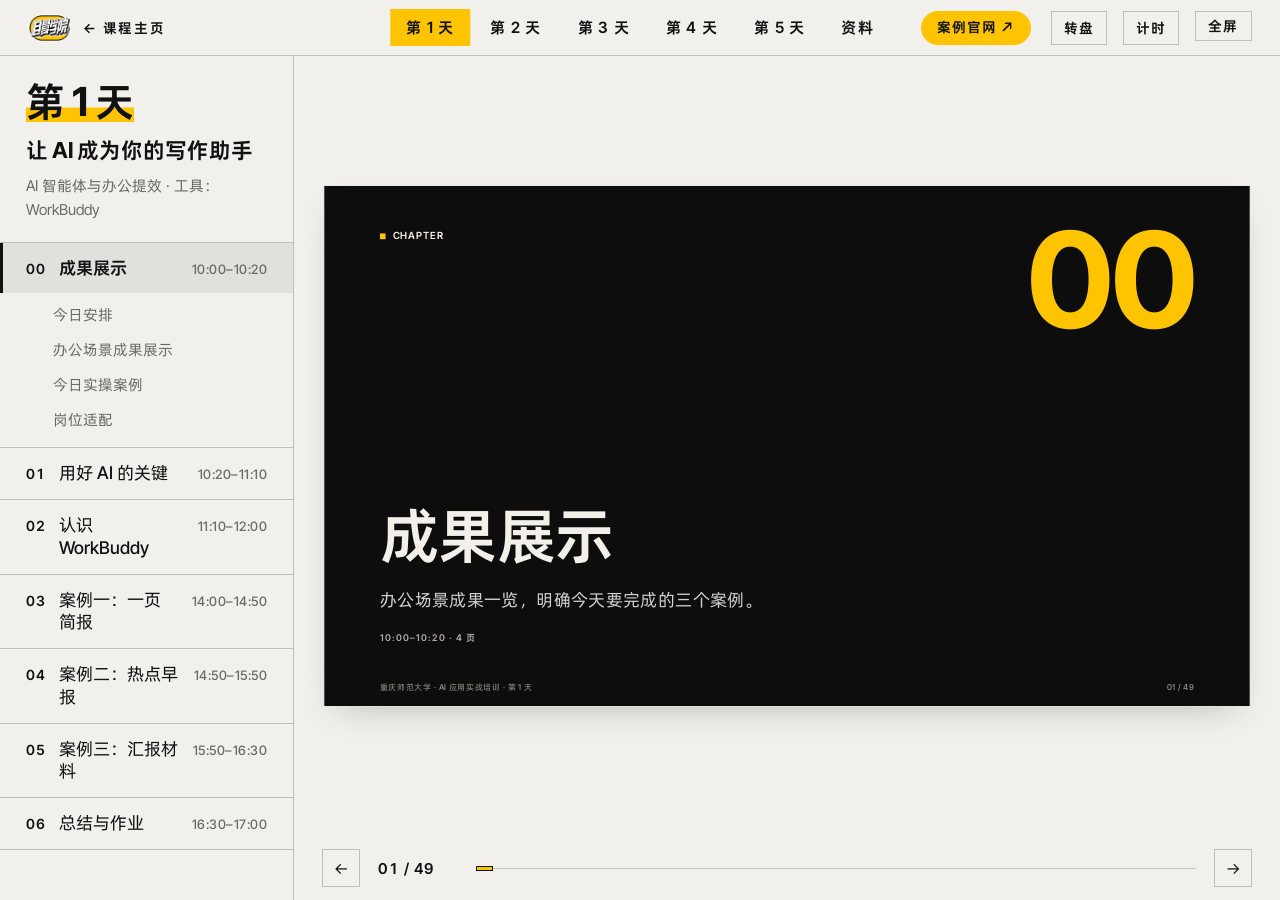
==== day.html @ 906b18b5 "重师大 AI 培训课件" ====
<!doctype html>
<html lang="zh-CN">
<head>
<meta charset="utf-8">
<meta name="viewport" content="width=device-width,initial-scale=1">
<title>课件 · 重庆师范大学 AI 应用实战培训</title>
<link rel="stylesheet" href="assets/fonts.css">
<link rel="stylesheet" href="assets/deck.css">
<link rel="stylesheet" href="assets/lab.css">
<link rel="stylesheet" href="assets/viz.css">
<link rel="stylesheet" href="assets/viz-kit.css">
<link rel="stylesheet" href="assets/day1.css">
<link rel="stylesheet" href="assets/day2.css">
<link rel="stylesheet" href="assets/day3.css">
<link rel="stylesheet" href="assets/day6.css">
</head>
<body>
<header class="bar">
  <a class="back lbl" href="index.html#day1"><img class="qm" src="img/brand/qieman.png" alt="且曼学院">← 课程主页</a>
  <nav class="tabs" id="tabs"></nav>
  <div class="tools"><a class="gbtn cases" href="https://cqnu-ai-cases.vercel.app" target="_blank" rel="noopener" title="打开 AI 案例库网站">案例官网 ↗</a><button class="gbtn" data-g="wheel" title="转盘：抽人、抽组、小任务">转盘</button><button class="gbtn" data-g="timer:5" title="计时">计时</button><button class="lbl tb" id="btnFull" title="F">全屏</button></div>
</header>
<aside class="side">
  <div class="day" id="dayK"></div>
  <h1 id="dayT"></h1>
  <p id="dayS"></p>
  <div class="conx" id="conx"></div>
  <ol id="chs"></ol>
</aside>
<main class="main" id="main"><div class="slide" id="slide"></div></main>
<footer class="ctl">
  <button class="nb" id="prev" aria-label="上一页">←</button>
  <span class="cnt" id="cnt"></span>
  <i class="prog"><i id="prog"></i></i>
  <button class="nb" id="next" aria-label="下一页">→</button>
</footer>
<div class="lab" id="lab" aria-hidden="true">
  <header class="labh"><span class="lbl">先讲清楚</span><nav class="labt" id="labt"></nav><button type="button" class="labx" id="labx" aria-label="关闭">×</button></header>
  <div class="labb" id="labb"></div>
</div>
<script src="data/course.js"></script>
<script src="assets/viz-kit.js"></script>
<script src="assets/day1.js"></script>
<script src="assets/day2.js"></script>
<script src="assets/day3.js"></script>
<script src="assets/day6.js"></script>
<script src="assets/deck.js"></script>
<script src="assets/lab.js"></script>
</body>
</html>
---- assets/fonts.css ----
/* 字体：Inter Tight（拉丁和数字）、阿里巴巴普惠体（中文无衬线）、Noto Serif SC（书脊和封面题名、详情正文）。
   都按页面实际用字裁过，改了文字后在 课件/ 下跑 python3 tools/make_fonts.py。 */
@font-face{font-family:"Inter Tight";src:url(../fonts/intertight.woff2) format("woff2");font-weight:100 900;font-display:swap;unicode-range:U+0000-024F,U+2000-206F,U+2190-21FF}
@font-face{font-family:"CQ Sans";src:url(../fonts/sans-400.woff2) format("woff2");font-weight:100 500;font-display:swap}
@font-face{font-family:"CQ Sans";src:url(../fonts/sans-700.woff2) format("woff2");font-weight:600 900;font-display:swap}
@font-face{font-family:"CQ Big";src:url(../fonts/sans-900.woff2) format("woff2");font-weight:800;font-display:block}
@font-face{font-family:"CQ Serif";src:url(../fonts/serif-400.woff2) format("woff2");font-weight:400;font-display:swap}
@font-face{font-family:"CQ Serif";src:url(../fonts/serif-900.woff2) format("woff2");font-weight:900;font-display:swap}
---- assets/deck.css ----
/* 每天的课件：顶栏按天切换，左边章节，右边一页。结构照 BRP，样子从封面来：纸色、钴蓝、无衬线，尽量少装饰。 */
:root{
  --paper:#F1F0EC; --sheet:#FAFAF7; --ink:#111111; --muted:#6D6A63; --cobalt:#111111; --yl:#FFC400; --line:rgba(17,17,17,.22); --red:#B8321F;
  --sans:"Inter Tight","CQ Sans","PingFang SC","Microsoft YaHei",system-ui,sans-serif;
  --serif:"CQ Serif","Songti SC","STSong",Georgia,serif;
  --sw:clamp(240px,21vw,320px);
}
*{box-sizing:border-box;margin:0;padding:0}
html,body{height:100%}
body{background:var(--paper);color:var(--ink);font-family:var(--sans);overflow:hidden;-webkit-font-smoothing:antialiased}
a{color:inherit;text-decoration:none}
button{font:inherit;color:inherit;background:none;border:0;cursor:pointer}
.lbl{font:600 12px/1 var(--sans);letter-spacing:.12em}

.bar{position:fixed;left:0;right:0;top:0;height:56px;display:flex;align-items:center;justify-content:space-between;padding:0 28px;border-bottom:1px solid var(--line);color:var(--cobalt);z-index:5;background:var(--paper)}
.tabs{position:absolute;left:50%;transform:translateX(-50%);display:flex;gap:4px}
.tabs a{font:600 13px/1 var(--sans);letter-spacing:.08em;padding:10px 16px}
.tabs a.on{background:var(--cobalt);color:var(--paper)}
.tabs a:not(.on):hover{background:rgba(17,17,17,.08)}
.tools{display:flex;gap:8px}
.tb{height:30px;padding:0 12px;border:1px solid var(--line)}
.tb:hover,.tb.on{border-color:var(--cobalt)}
.tb.on{background:var(--cobalt);color:var(--paper)}

.side{position:fixed;left:0;top:56px;bottom:0;width:var(--sw);border-right:1px solid var(--line);padding:26px 0 20px;overflow:auto}
.side .day{font:700 40px/1 var(--sans);color:var(--cobalt);padding:0 26px;letter-spacing:-.01em}
.side h1{font:700 19px/1.35 var(--sans);padding:14px 26px 0}
.side p{font:400 13px/1.6 var(--sans);color:var(--muted);padding:8px 26px 20px}
.side ol{list-style:none;border-top:1px solid var(--line)}
.side li{border-bottom:1px solid var(--line)}
.side .ch{display:flex;align-items:baseline;gap:14px;padding:13px 26px;cursor:pointer;font:500 15px/1.3 var(--sans);position:relative}
.side .ch b{font:600 13px/1 var(--sans);color:var(--cobalt);letter-spacing:.04em;font-variant-numeric:tabular-nums}
.side .ch small{margin-left:auto;font:500 11px/1 var(--sans);color:var(--muted);letter-spacing:.04em;white-space:nowrap}
.side li.on .ch{background:rgba(17,17,17,.07);font-weight:700}
.side li.on .ch::before{content:"";position:absolute;left:0;top:0;bottom:0;width:3px;background:var(--cobalt)}
.side .pg{display:none;padding:4px 0 10px}
.side li.on .pg{display:block}
.side .pg a{display:block;padding:6px 26px 6px 53px;font:400 13px/1.4 var(--sans);color:var(--muted);cursor:pointer}
.side .pg a.on{color:var(--cobalt);font-weight:600}
.side .pg a:hover{color:var(--ink)}

.main{position:fixed;left:var(--sw);right:0;top:56px;bottom:64px;display:flex;align-items:center;justify-content:center;overflow:hidden}
.slide{position:relative;width:1600px;height:900px;flex:none;background:var(--sheet);border:1px solid rgba(20,20,20,.10);box-shadow:0 24px 60px -30px rgba(40,30,20,.35);transform-origin:center;overflow:hidden}
.ctl{position:fixed;left:var(--sw);right:0;bottom:0;height:64px;display:flex;align-items:center;gap:18px;padding:0 28px;color:var(--cobalt)}
.nb{width:38px;height:38px;border:1px solid var(--line);font-size:16px}
.nb:hover{border-color:var(--cobalt)}
.cnt{font:600 13px/1 var(--sans);letter-spacing:.06em;font-variant-numeric:tabular-nums;min-width:5.4em}
.prog{flex:1;height:1px;background:rgba(20,20,20,.18);position:relative}
.prog i{position:absolute;left:0;top:-1px;height:3px;background:var(--cobalt);transition:width .5s cubic-bezier(.2,.8,.2,1)}

/* 一页 */
.sl{position:absolute;inset:0;padding:78px 96px 64px;display:flex;flex-direction:column}
.sl .hd{display:flex;align-items:flex-start;justify-content:space-between}
.sl .tag{font:600 17px/1 var(--sans);letter-spacing:.1em;color:var(--cobalt);display:flex;align-items:center;gap:12px}
.sl .tag::before{content:"";width:10px;height:10px;background:var(--cobalt)}
.sl .num{font:700 76px/.8 var(--sans);color:var(--cobalt);letter-spacing:-.02em;font-variant-numeric:tabular-nums}
.sl h2{font:700 calc(66px * var(--ts,1))/1.18 var(--sans);letter-spacing:-.01em;margin-top:6px}
.sl h2::after{content:"";display:block;width:72px;height:5px;background:var(--cobalt);margin-top:22px}
.sl .bd{flex:1;min-height:0;margin-top:40px;display:grid;grid-template-columns:1fr;gap:56px;font-size:calc(30px * var(--fs,1));align-content:start}
.sl .bd.two{grid-template-columns:1.15fr 1fr}
.sl .bd.doc{overflow:auto;font-size:21px;padding-right:12px}
.col{min-width:0;display:flex;flex-direction:column;gap:.9em}
.tx{line-height:1.62}
.tx p+p,.tx p+ul,.tx p+ol,.tx ul+p,.tx ol+p{margin-top:.5em}
.tx ul,.tx ol{list-style:none}
.tx ol{counter-reset:n}
.tx li{position:relative;padding-left:1.15em;margin:.3em 0}
.tx ul>li::before{content:"";position:absolute;left:.1em;top:.66em;width:.3em;height:.3em;background:var(--cobalt)}
.tx ol>li{counter-increment:n;padding-left:1.5em}
.tx ol>li::before{content:counter(n,decimal-leading-zero);position:absolute;left:0;top:.2em;font:700 .68em/1.62 var(--sans);color:var(--cobalt)}
.tx li ul{margin-top:.15em;font-size:.88em;color:#3a3a3a}
.tx b{font-weight:700;color:var(--cobalt)}
.tx table{border-collapse:collapse;width:100%;font-size:.8em;line-height:1.45}
.tx th{font:600 .72em/1.3 var(--sans);letter-spacing:.1em;color:var(--cobalt);text-align:left;border-bottom:2px solid var(--cobalt);padding:.5em .6em}
.tx td{border-bottom:1px solid var(--line);padding:.5em .6em;vertical-align:top}
.tx pre{font:400 .72em/1.6 "SF Mono",Menlo,Consolas,monospace;background:rgba(17,17,17,.06);padding:.9em 1.1em;border-left:3px solid var(--cobalt);white-space:pre}
.tx code{font-family:"SF Mono",Menlo,Consolas,monospace;font-size:.86em}
.tx a{color:var(--cobalt);border-bottom:1px solid var(--line)}
.panel{border:1px solid var(--line);padding:1em 1.2em 1.1em;font-size:.86em;background:rgba(255,255,255,.45)}
.panel.card{border-color:var(--cobalt)}
.panel .k,.do .k{display:block;font:600 14px/1 var(--sans);letter-spacing:.16em;color:var(--cobalt);margin-bottom:.9em}
.do{background:var(--cobalt);color:#F3F0EA;padding:.75em 1.1em .85em;font-size:.84em}
.do .k{color:rgba(243,240,234,.75);margin-bottom:.6em}
.do .tx b{color:#fff}
.do .tx ul>li::before{background:#F3F0EA}
.sl .ft{display:flex;flex-wrap:wrap;gap:8px 14px;align-items:center;margin-top:20px;font:400 15px/1.5 var(--sans);color:var(--muted)}
.chip{border:1px solid var(--line);color:var(--cobalt);padding:3px 9px;font:600 12px/1.4 var(--sans);letter-spacing:.06em}
.note{flex-basis:100%}
.note.miss{color:var(--red)}
.note b{font-weight:600}
.sl .pgn{position:absolute;left:96px;right:96px;bottom:26px;display:flex;justify-content:space-between;font:500 13px/1 var(--sans);letter-spacing:.06em;color:var(--muted)}
body:not(.prep) .prep-only{display:none !important}

/* 章节封面：全蓝 */
.sl.cover{background:var(--cobalt);color:#F3F0EA;justify-content:flex-end;padding-bottom:110px}
.sl.cover .tag{position:absolute;left:96px;top:78px;color:#F3F0EA}
.sl.cover .tag::before{background:#F3F0EA}
.sl.cover .num{position:absolute;right:96px;top:70px;font-size:230px;color:#F3F0EA}
.sl.cover h2{font-size:104px;max-width:1150px}
.sl.cover h2::after{display:none}
.sl.cover p{font:400 30px/1.6 var(--sans);max-width:980px;margin-top:26px;color:rgba(243,240,234,.86)}
.sl.cover small{display:block;margin-top:34px;font:600 16px/1 var(--sans);letter-spacing:.14em;color:rgba(243,240,234,.7)}
.sl.cover .pgn{color:rgba(243,240,234,.6)}

/* 全屏：只留这一页 */
body.full .bar,body.full .side,body.full .ctl{display:none}
body.full .main{left:0;top:0;bottom:0;background:#111}
body.full .slide{border:0;box-shadow:none}
@media (max-width:900px){ .side{display:none} .main,.ctl{left:0} .tabs a{padding:10px 8px} .back{display:none} }

/* 黄黑白 */
.tabs a.on,.tb.on{background:var(--yl);color:#111}
.side .day{box-shadow:inset 0 -.36em 0 var(--yl);display:inline-block;margin:0 26px;padding:0}
.prog i{background:var(--yl);box-shadow:0 0 0 1px #111}
.sl h2::after{background:var(--yl)}
.sl .tag::before{background:var(--yl);box-shadow:0 0 0 1.5px #111}
.bar .qm{height:28px;width:auto;margin-right:12px;vertical-align:middle}
.back{display:flex;align-items:center}
/* ===== 大字版 ===== */
:root{--sw:clamp(280px,23vw,360px)}
.lbl{font-size:14px}
.tabs a{font-size:15.5px;padding:11px 16px}
.side h1{font-size:22px}
.side p{font-size:15px}
.side .ch{font-size:17.5px;padding:14px 26px}
.side .ch b{font-size:14px}
.side .ch small{font-size:13px}
.side .pg a{font-size:15px;padding:7px 26px 7px 53px}
.cnt{font-size:15px}
.sl .ft{font-size:17px}
.chip{font-size:14px}
.sl .pgn{font-size:14px}
---- assets/lab.css ----
/* 概念图示：盖在内页上的一整屏。字少，靠点和拖来看明白。 */
.lab{--ease:cubic-bezier(.2,.8,.2,1);position:fixed;inset:0;z-index:90;background:var(--sheet);color:var(--ink);display:flex;flex-direction:column;clip-path:inset(0 0 100% 0);visibility:hidden;transition:clip-path .8s var(--ease),visibility 0s .8s;user-select:none;-webkit-user-select:none}
.lab.on{clip-path:inset(0);visibility:visible;transition:clip-path .8s var(--ease)}
.labh{flex:none;display:flex;align-items:center;gap:22px;height:72px;padding:0 4vw;border-bottom:1px solid rgba(17,17,17,.25)}
.labh>.lbl{color:var(--muted)}
.labt{display:flex}
.labt button{font:700 15px/1 var(--sans);padding:11px 16px;border:1px solid var(--cobalt);color:var(--cobalt);transition:background-color .3s,color .3s}
.labt button+button{border-left:0}
.labt button.on{background:var(--cobalt);color:var(--sheet)}
.labx{margin-left:auto;width:46px;height:46px;border:1px solid var(--cobalt);color:var(--cobalt);font:400 28px/1 var(--sans);transition:background-color .3s,color .3s}
.labx:hover{background:var(--cobalt);color:var(--sheet)}
.labb{flex:1;min-height:0;display:flex;flex-direction:column;padding:3.4vh 6vw 3.2vh}
.xh{display:flex;align-items:flex-end;gap:28px;flex:none}
.xh h2{font:700 clamp(30px,3.6vw,56px)/1.15 var(--sans);color:var(--cobalt);letter-spacing:-.01em}
.xh h2 small{font:inherit;color:var(--ink)}
.xh .xt{margin-left:auto}
.xt{display:flex;flex:none}
.xt button{font:700 clamp(14px,1.15vw,17px)/1 var(--sans);padding:13px 18px;border:1.5px solid var(--cobalt);color:var(--cobalt);transition:background-color .3s,color .3s;white-space:nowrap}
.xt button+button{border-left:0}
.xt button.on{background:var(--cobalt);color:var(--sheet)}
.xs{position:relative;flex:1;min-height:0;margin-top:3vh;display:flex;align-items:center;justify-content:center}
.xf{flex:none;display:flex;gap:10px;flex-wrap:wrap;align-items:center;margin-top:2.4vh;min-height:44px}
.xf span{font:500 clamp(14px,1.15vw,17px)/1.3 var(--sans);padding:10px 14px;border:1px solid rgba(17,17,17,.4);background:rgba(255,255,255,.5)}
.xf span b{color:var(--cobalt);margin-right:.5em}
.xn{position:relative;display:grid;place-items:center;text-align:center;gap:6px;padding:20px 22px;border:1.5px solid var(--cobalt);background:rgba(255,255,255,.6);font:700 clamp(18px,1.75vw,27px)/1.25 var(--sans);transition:background-color .4s,color .4s,transform .5s var(--ease),opacity .4s,box-shadow .4s}
.xn small{display:block;font:400 clamp(13px,1.08vw,16.5px)/1.35 var(--sans);color:var(--muted);transition:color .4s}
.xn.on{background:var(--cobalt);color:var(--sheet);transform:translateY(-6px);box-shadow:0 18px 26px -16px rgba(17,17,17,.8)}
.xn.on small{color:rgba(243,240,234,.8)}
.xn.dim{opacity:.22}
.xa{flex:none;width:clamp(22px,2.6vw,44px);height:1.5px;background:var(--cobalt);position:relative}
.xa::after{content:"";position:absolute;right:0;top:-4px;width:8px;height:8px;border-top:1.5px solid var(--cobalt);border-right:1.5px solid var(--cobalt);transform:rotate(45deg)}
.xrun{font:700 clamp(15px,1.25vw,19px)/1 var(--sans);padding:14px 22px;background:var(--red,#B8321F);color:#fff;transition:transform .3s var(--ease)}
.xrun:hover{transform:translateY(-2px)}
.xic{width:1.9em;height:1.9em;fill:none;stroke:currentColor;stroke-width:1.6;stroke-linejoin:round;stroke-linecap:round}

/* Agent */
.ag{display:grid;gap:3.4vh;width:100%}
.agr{display:flex;align-items:center;justify-content:center;gap:10px}
.agr .xn{min-width:7.6em;min-height:5.6em}
.agr .you{background:var(--ink);color:var(--sheet);border-color:var(--ink);max-width:13em}
.agr .you small{color:rgba(243,240,234,.7)}
.agt{display:flex;justify-content:center;gap:10px}
.agt span{display:flex;align-items:center;gap:8px;font:600 clamp(15px,1.3vw,20px)/1 var(--sans);padding:10px 14px;border:1px dashed rgba(17,17,17,.6);color:var(--cobalt);transition:background-color .3s,color .3s,opacity .4s}
.agt span.on{background:var(--cobalt);color:var(--sheet);border-style:solid}
.agl{height:2.2em;text-align:center;font:500 clamp(17px,1.6vw,25px)/2.2 var(--sans);color:var(--cobalt)}
.ag[data-m="chat"] .ag-a,.ag[data-m="agent"] .ag-c{display:none}
.agback{position:absolute;font:500 12px/1 var(--sans);color:var(--muted);left:50%;bottom:-1.9em;transform:translateX(-50%);white-space:nowrap}

/* MCP */
.mc{position:relative;width:100%;height:100%;display:grid;grid-template-columns:1fr auto 1fr;align-items:center}
.mc>svg{position:absolute;inset:0;width:100%;height:100%;pointer-events:none;overflow:visible}
.mc>svg path{fill:none;stroke:#8a8f9c;stroke-width:1.3;stroke-dasharray:4 5;transition:opacity .4s}
.mc>svg path.m{stroke:var(--cobalt);stroke-width:2;stroke-dasharray:none}
.mc>svg path.hot{stroke:var(--red,#B8321F);stroke-width:3;stroke-dasharray:none}
.mccol{display:grid;gap:1.6vh;z-index:1}
.mccol.l{justify-self:start}.mccol.r{justify-self:end}
.mccol .xn{grid-auto-flow:column;gap:12px;justify-content:start;min-width:11.5em;padding:14px 18px;text-align:left;font-size:clamp(16px,1.5vw,23px)}
.mccol.r .xn{cursor:pointer}
.mccol.r .xn:hover{border-width:1.5px;box-shadow:inset 0 0 0 1.5px var(--cobalt)}
.mcmid{z-index:1;display:grid;place-items:center;gap:8px;width:clamp(120px,11vw,170px);padding:5vh 0;background:var(--cobalt);color:var(--sheet);font:800 clamp(26px,2.6vw,40px)/1 "Inter Tight",var(--sans);transition:transform .7s var(--ease),opacity .4s}
.mcmid small{font:500 13px/1.3 var(--sans);opacity:.8}
.mc[data-m="0"] .mcmid{transform:scaleY(0);opacity:0}
.mcn{position:absolute;left:50%;top:2%;transform:translateX(-50%);z-index:2;font:800 clamp(22px,2.2vw,34px)/1 "Inter Tight",var(--sans);color:var(--cobalt);background:var(--sheet);padding:6px 14px;white-space:nowrap}
.mc[data-m="0"] .mcn{color:#6a6f7c}
.mcq{position:absolute;left:50%;bottom:0;transform:translateX(-50%);z-index:2;display:flex;gap:10px;align-items:center;font:500 clamp(14px,1.15vw,17px)/1.3 var(--sans);white-space:nowrap;height:46px}
.mcq b{background:var(--ink);color:var(--sheet);padding:10px 14px;font-weight:500}
.mcq i{font-style:normal;background:var(--cobalt);color:var(--sheet);padding:10px 14px}
.mcq em{font-style:normal;color:var(--muted)}
.mcdot{position:absolute;left:0;top:0;width:14px;height:14px;margin:-7px;border-radius:50%;background:var(--red,#B8321F);z-index:3;opacity:0}

/* Skill */
.sk{display:grid;grid-template-columns:1fr auto 1.1fr;gap:2.4vw;align-items:center;width:100%}
.skin{display:grid;gap:12px}
.skp{border:1.5px solid var(--ink);background:#fff;padding:16px 18px;font:500 clamp(15px,1.25vw,19px)/1.6 var(--sans);min-height:5.2em}
.skp u{text-decoration:none;display:inline-block;margin:3px 6px 3px 0;padding:2px 9px;background:rgba(17,17,17,.12);color:var(--cobalt);font-size:.82em;clip-path:inset(0 100% 0 0);transition:clip-path .5s var(--ease);transition-delay:calc(var(--i) * 70ms)}
.sk[data-m="0"] .skp u{clip-path:inset(0)}
.sk[data-m="1"] .skp u{display:none}
.skc{border:1.5px solid var(--cobalt);background:var(--cobalt);color:var(--sheet);padding:14px 18px;transform-origin:50% 0;transition:transform .7s var(--ease),opacity .4s}
.sk[data-m="0"] .skc{transform:translateY(20px) scale(.96);opacity:.16}
.skc h4{font:700 clamp(16px,1.4vw,21px)/1.3 var(--sans);display:flex;align-items:center;gap:10px}
.skc li{display:grid;grid-template-columns:4.6em 1fr;gap:10px;padding:8px 0;border-top:1px solid rgba(243,240,234,.3);font:400 clamp(13.5px,1.05vw,16px)/1.45 var(--sans);margin-top:8px}
.skc li+li{margin-top:0}
.skc li b{font-weight:700}
.sko{display:grid;grid-template-columns:repeat(3,1fr);gap:14px}
.skd{aspect-ratio:3/4.1;background:#fff;border:1px solid rgba(20,20,20,.3);padding:12% 11%;display:grid;align-content:start;gap:7%;box-shadow:0 18px 26px -18px rgba(20,16,10,.5);transition:transform .8s var(--ease)}
.skd i{display:block;height:5px;background:#c9c5bb;transition:width .8s var(--ease),background-color .6s,height .6s,margin .6s}
.skd i.t{height:10px;background:var(--ink)}
.sk[data-m="1"] .skd i.t{background:var(--red,#B8321F);margin:0 auto}
.skl{grid-column:1/-1;text-align:center;font:700 clamp(17px,1.5vw,23px)/1 var(--sans);color:var(--cobalt);margin-top:8px}

/* 生图 */
.df{display:grid;grid-template-columns:auto 1fr;gap:3.4vw;align-items:center;width:100%;height:100%}
.dfv{position:relative;height:100%;max-height:56vh;aspect-ratio:4/3;overflow:hidden;background:#777;border:1.5px solid var(--ink)}
.dfv img{position:absolute;inset:-6%;width:112%;height:112%;object-fit:cover}
.dfv canvas{position:absolute;inset:0;width:100%;height:100%;image-rendering:pixelated;mix-blend-mode:normal}
.dfs{display:grid;gap:2.6vh;align-content:center}
.dfp{display:flex;align-items:center;gap:8px;flex-wrap:wrap}
.dfp .xn{padding:11px 13px;font-size:clamp(14px,1.15vw,17px)}
.dfq{border-left:3px solid var(--cobalt);padding:4px 0 4px 16px;font:500 clamp(16px,1.4vw,21px)/1.6 var(--serif)}
.dfq b{display:block;font:600 11px/1.8 var(--sans);letter-spacing:.14em;color:var(--cobalt)}
.dfr{display:grid;grid-template-columns:auto 1fr auto;gap:16px;align-items:center;font:700 clamp(15px,1.25vw,19px)/1 var(--sans);color:var(--cobalt)}
.dfr output{font:800 clamp(26px,2.4vw,38px)/1 "Inter Tight",var(--sans);min-width:2.4em;text-align:right}
.lab input[type=range]{-webkit-appearance:none;appearance:none;width:100%;height:28px;background:transparent}
.lab input[type=range]::-webkit-slider-runnable-track{height:4px;background:var(--cobalt)}
.lab input[type=range]::-webkit-slider-thumb{-webkit-appearance:none;width:26px;height:26px;margin-top:-11px;border-radius:50%;background:var(--red,#B8321F);border:3px solid var(--sheet);box-shadow:0 0 0 1.5px var(--red,#B8321F)}
.lab input[type=range]::-moz-range-track{height:4px;background:var(--cobalt)}
.lab input[type=range]::-moz-range-thumb{width:22px;height:22px;border-radius:50%;background:var(--red,#B8321F);border:3px solid var(--sheet)}
.dfb{display:flex;gap:10px}

/* 提示词六要素 */
.pr{display:grid;grid-template-columns:1fr auto;gap:3.4vw;align-items:center;width:100%;height:100%}
.prl{display:grid;gap:2.4vh}
.prk{display:grid;grid-template-columns:repeat(3,1fr);gap:10px}
.prk button{display:grid;gap:6px;text-align:left;padding:14px 16px;border:1.5px solid var(--cobalt);color:var(--cobalt);font:700 clamp(17px,1.5vw,23px)/1.2 var(--sans);transition:background-color .3s,color .3s,transform .4s var(--ease)}
.prk button small{font:400 clamp(12.5px,.98vw,15px)/1.3 var(--sans);opacity:.8}
.prk button.on{background:var(--cobalt);color:var(--sheet);transform:translateY(-4px)}
.prt{min-height:5.4em;border:1.5px solid var(--ink);background:#fff;padding:14px 18px;font:500 clamp(16px,1.4vw,21px)/1.7 var(--sans)}
.prt u{text-decoration:none;display:none;margin-right:.3em;box-shadow:inset 0 -.5em 0 rgba(17,17,17,.18)}
.prt u.on{display:inline}
.prt em{font-style:normal;color:#9a968c}
.prv{position:relative;height:100%;max-height:56vh;aspect-ratio:3/4;overflow:hidden;border:1.5px solid var(--ink);background:#bbb}
.prv img{position:absolute;inset:-8%;width:116%;height:116%;object-fit:cover;transition:filter .8s var(--ease)}
.prv b{position:absolute;left:0;bottom:0;background:var(--cobalt);color:var(--sheet);font:800 clamp(20px,2vw,30px)/1 "Inter Tight",var(--sans);padding:10px 14px}

/* 视频的几类 */
.vt{display:grid;grid-template-rows:auto 1fr;gap:2.6vh;width:100%;height:100%}
.vtt{display:flex;flex-wrap:wrap}
.vtt button{position:relative}
.vtt button sup{position:absolute;right:4px;top:3px;width:7px;height:7px;border-radius:50%;background:var(--red,#B8321F)}
.vts{display:grid;grid-template-columns:1fr auto minmax(0,1.25fr);gap:2.6vw;align-items:center;min-height:0}
.vti{display:flex;gap:14px;justify-content:flex-end;align-items:center}
.vtc{position:relative;width:clamp(120px,13vw,210px);aspect-ratio:4/3;border:1.5px solid var(--ink);background:#fff center/cover;display:grid;place-items:center;padding:12px;text-align:center;font:500 clamp(14px,1.15vw,17px)/1.5 var(--serif)}
.vtc.p{aspect-ratio:3/4;width:clamp(96px,10vw,160px)}
.vtc small{position:absolute;left:-1.5px;top:-1.8em;font:600 13px/1.5 var(--sans);letter-spacing:.12em;color:var(--cobalt)}
.vtc.wave{display:flex;align-items:center;justify-content:center;gap:5px}
.vtc.wave i{width:5px;background:var(--cobalt);animation:wv 1s ease-in-out infinite;animation-delay:calc(var(--i) * -.13s)}
@keyframes wv{0%,100%{height:14%}50%{height:62%}}
.vto{position:relative;width:100%;aspect-ratio:16/9;overflow:hidden;background:#222;border:1.5px solid var(--ink)}
.vto img{position:absolute;inset:0;width:100%;height:100%;object-fit:cover}
.vto .kb{animation:kb 7s ease-in-out infinite alternate}
@keyframes kb{from{transform:scale(1.02) translate(0,0)}to{transform:scale(1.28) translate(-4%,-3%)}}
.vto .fd{animation:fd 6s ease-in-out infinite}
@keyframes fd{0%,25%{opacity:0}60%,100%{opacity:1}}
.vto .pan{width:130%;animation:pan 8s ease-in-out infinite alternate}
@keyframes pan{to{transform:translateX(-23%)}}
.vto .sty{filter:saturate(1.9) contrast(1.25) hue-rotate(-12deg);animation:kb 7s ease-in-out infinite alternate}
.vto::after{content:"▶";position:absolute;left:12px;bottom:10px;color:#fff;font-size:15px;text-shadow:0 1px 4px rgba(0,0,0,.6)}
.vto .bar{position:absolute;left:40px;right:14px;bottom:17px;height:3px;background:rgba(255,255,255,.35)}
.vto .bar::after{content:"";position:absolute;inset:0;background:#fff;transform-origin:0 50%;animation:bar 7s linear infinite}
@keyframes bar{from{transform:scaleX(0)}to{transform:scaleX(1)}}
.vto .talk{position:absolute;left:50%;bottom:22%;display:flex;gap:4px;transform:translateX(-50%);height:34px;align-items:center}
.vto .talk i{width:4px;background:#fff;animation:wv 1s ease-in-out infinite;animation-delay:calc(var(--i) * -.13s)}

/* 镜头语言 */
.cm{display:grid;grid-template-columns:minmax(0,1.35fr) minmax(0,1fr);gap:3.4vw;align-items:center;width:100%;height:100%}
.cmv{position:relative;width:100%;aspect-ratio:16/9;overflow:hidden;border:1.5px solid var(--ink);background:#222}
.cmv img{position:absolute;left:-15%;top:-15%;width:130%;height:130%;object-fit:cover}
.cmv::before,.cmv::after{content:"";position:absolute;z-index:2;inset:14px;border:1px solid rgba(255,255,255,.55);pointer-events:none}
.cmv::after{inset:auto;left:50%;top:50%;width:18px;height:18px;margin:-9px;border-radius:50%}
.cmk{display:grid;grid-template-columns:repeat(3,1fr);gap:10px}
.cmk button{display:grid;gap:6px;justify-items:start;padding:16px;border:1.5px solid var(--cobalt);color:var(--cobalt);font:700 clamp(22px,2.2vw,34px)/1 var(--sans);transition:background-color .3s,color .3s}
.cmk button small{font:400 clamp(12.5px,.98vw,15px)/1.3 var(--sans)}
.cmk button.on{background:var(--cobalt);color:var(--sheet)}
.cmq{margin-top:2.4vh}

/* 工作流 */
.fl{display:grid;gap:4vh;width:100%;justify-items:center}
.flr{display:flex;align-items:center;justify-content:center;gap:8px;width:100%}
.flr .xn{min-width:5.6em;min-height:5.4em;padding:14px 10px;font-size:clamp(17px,1.6vw,25px)}
.flr .ck{border-radius:0;border-color:var(--red,#B8321F);color:var(--red,#B8321F);background:#fff;min-width:6.4em}
.flr .ck small{color:inherit}
.flr .ck.wait{animation:ckp 1s ease-in-out infinite;cursor:pointer}
@keyframes ckp{50%{box-shadow:0 0 0 8px rgba(184,50,31,.2)}}
.flr .ck.ok{background:var(--red,#B8321F);color:#fff}
.flr .xn.done{background:rgba(17,17,17,.14)}
.flc{display:flex;gap:10px;height:52px;align-items:center}
.flc label{display:flex;align-items:center;gap:8px;font:600 clamp(14px,1.15vw,17px)/1 var(--sans);padding:12px 14px;border:1.5px solid var(--red,#B8321F);color:var(--red,#B8321F);background:#fff;transition:background-color .3s,color .3s}
.flc label.on{background:var(--red,#B8321F);color:#fff}
.flc label::before{content:"";width:1em;height:1em;border:1.5px solid currentColor}
.flc label.on::before{background:#fff;box-shadow:inset 0 0 0 3px var(--red,#B8321F)}

/* 模型和底盘 */
.hn{display:grid;grid-template-columns:1.25fr 1fr;gap:3.4vw;align-items:center;width:100%}
.hns{display:grid;gap:10px}
.hnl{display:grid;grid-template-columns:clamp(110px,10vw,160px) 1fr;align-items:stretch;border:1.5px solid var(--cobalt);background:rgba(255,255,255,.6)}
.hnl>b{display:grid;place-items:center;background:var(--cobalt);color:var(--sheet);font:700 clamp(17px,1.6vw,24px)/1.3 var(--sans);text-align:center;padding:8px}
.hnl>div{display:flex;flex-wrap:wrap;gap:8px;padding:20px 16px;align-items:center;min-height:6.4em}
.hnl span,.hnl button{font:600 clamp(15px,1.35vw,21px)/1 var(--sans);padding:13px 15px;border:1px solid rgba(17,17,17,.5);color:var(--cobalt);background:#fff;transition:background-color .3s,color .3s,transform .4s var(--ease)}
.hnl button.on{background:var(--cobalt);color:var(--sheet);transform:translateY(-3px)}
.hnl button.pl{border-style:dashed}
.hnl button.pl.on{border-style:solid}
.hnl.hn0>b{background:var(--ink)}
.hnl.hn0{border-color:var(--ink)}
.hnm{position:relative;border:1.5px dashed var(--ink);padding:22px 20px 20px;display:grid;gap:14px}
.hnm>small{position:absolute;left:14px;top:-.7em;background:var(--sheet);padding:0 8px;font:600 12px/1.4 var(--sans);letter-spacing:.12em}
.hnm p{display:flex;align-items:center;gap:12px;font:500 clamp(15px,1.35vw,21px)/1.4 var(--sans)}
.hnm p b{flex:none;font-weight:700;padding:8px 10px;background:var(--cobalt);color:var(--sheet)}
.hnm p.out b{background:var(--red,#B8321F)}
.hnm p i{font-style:normal}

@media (max-width:1000px){
  .sk,.df,.pr,.cm,.hn,.vts{grid-template-columns:1fr}
  .labb{overflow:auto}
}

/* 每天课件（day.html）侧栏里的入口 */
.conx{display:flex;flex-wrap:wrap;gap:6px;padding:0 26px 18px}
.conx:empty{display:none}
.conx span{width:100%;font:600 11px/1.8 var(--sans);letter-spacing:.12em;color:var(--muted)}
.conx button{font:700 13px/1 var(--sans);padding:9px 11px;background:var(--cobalt);color:#F7F5F0}

/* 黄黑白 */
.lab,.conx{--yl:#FFC400}
.labt button.on,.xt button.on,.prk button.on,.cmk button.on,.hnl button.on,.agt span.on{background:var(--yl);color:#111}
.xn.on{background:var(--yl);color:#111;box-shadow:0 18px 26px -16px rgba(0,0,0,.55)}
.xn.on small{color:rgba(17,17,17,.7)}
.xrun{background:#111;color:var(--yl)}
.xf span b{box-shadow:inset 0 -.4em 0 var(--yl)}
.mcmid{color:var(--yl)}
.mcq i,.prv b{background:var(--yl);color:#111}
.sk[data-m="1"] .skd i.t{background:var(--yl)}
.skc h4{color:var(--yl)}
.hnm p b{color:var(--yl)}
.hnm p.out b{color:#fff}
.conx button{background:#111;color:var(--yl)}
.lab input[type=range]::-webkit-slider-thumb{background:var(--yl);border-color:#111;box-shadow:0 0 0 1.5px #111}
.vtt button sup{background:var(--red,#B8321F)}
/* ===== 大字版 ===== */
.labh{height:76px}
.labh>.lbl{font-size:14px}
.labt button{font-size:18px;padding:13px 18px}
.labb{padding:3vh 5vw 3vh}
.xh h2{font-size:clamp(34px,4vw,62px)}
.xt button{font-size:clamp(17px,1.4vw,21px);padding:15px 20px}
.xf span{font-size:clamp(17px,1.4vw,21px);padding:12px 16px}
.xn small{font-size:clamp(15px,1.2vw,19px)}
.xrun{font-size:clamp(18px,1.5vw,22px);padding:16px 26px}
.agt span{font-size:clamp(17px,1.4vw,21px);padding:12px 16px}
.agl{font-size:clamp(20px,1.8vw,27px)}
.mcq{font-size:clamp(17px,1.4vw,21px);height:52px}
.mcmid small{font-size:15px}
.skp{font-size:clamp(18px,1.5vw,23px)}
.skc h4{font-size:clamp(19px,1.6vw,24px)}
.skc li{font-size:clamp(16px,1.25vw,19px)}
.skl{font-size:clamp(20px,1.8vw,27px)}
.dfp .xn{font-size:clamp(16px,1.3vw,20px)}
.dfq{font-size:clamp(19px,1.6vw,25px)}
.dfq b{font-size:13px}
.dfr{font-size:clamp(18px,1.5vw,22px)}
.prk button{font-size:clamp(20px,1.8vw,27px)}
.prk button small{font-size:clamp(15px,1.2vw,18px)}
.prt{font-size:clamp(18px,1.6vw,24px)}
.vtc{font-size:clamp(16px,1.3vw,20px)}
.vtc small{font-size:14px;top:-1.9em}
.cmk button small{font-size:clamp(15px,1.2vw,18px)}
.flc label{font-size:clamp(17px,1.4vw,21px)}
.hnm>small{font-size:14px}
.hnm p{font-size:clamp(17px,1.5vw,23px)}
.conx span{font-size:13px}
.conx button{font-size:15px;padding:10px 12px}

/* 慢一点：按 ↓ 才走下一步 */
.labk{margin-left:auto;font:600 15px/1 var(--sans);color:#555;background:#fff3c2;padding:9px 12px}
.labk:empty{display:none}
.labk+.labx{margin-left:14px}
.dfv img{transition:filter .45s linear}
.dfv canvas{transition:opacity .45s linear}
.xn{transition-duration:.8s}
---- assets/viz.css ----
/* 课件里的“图示页”：day.html 的一页如果在 assets/viz-d1.js 里登记了，就用这里的版式画，不再排大段文字。
   版式照新版 BRP 课件：卡片、对比、编号行、步骤、提示词卡；再加几种能点的图。尺寸按 1600×900 的一页来。 */
.sl.vz{padding:64px 88px 58px}
.sl.vz h2{font-size:58px;margin-top:2px}
.sl.vz h2::after{margin-top:16px;height:5px}
.vb{flex:1;min-height:0;margin-top:26px;position:relative;font-family:var(--sans);color:var(--ink);display:flex;flex-direction:column}
.vb *{box-sizing:border-box}
.vb button{font:inherit;color:inherit;cursor:pointer}
.vnote{position:absolute;left:88px;right:88px;bottom:52px;font:400 16px/1.5 var(--sans);color:var(--muted);background:#fffbe6;border-left:4px solid var(--yl);padding:8px 12px;z-index:5;max-height:120px;overflow:auto}
.cap{font:500 24px/1.5 var(--sans);color:#333}
.cap b{font-weight:700;color:var(--ink);box-shadow:inset 0 -.38em 0 var(--yl)}
.demo{font:600 12px/1 var(--sans);letter-spacing:.1em;color:var(--muted);border:1px solid #ccc;padding:5px 7px;display:inline-block}
.vbtn{font:700 20px/1 var(--sans);padding:14px 22px;border:2px solid var(--ink);background:#fff;transition:background-color .2s,transform .3s cubic-bezier(.2,.8,.2,1)}
.vbtn:hover{transform:translateY(-2px)}
.vbtn.y,.vbtn.on{background:var(--yl)}
.vbtn.k{background:var(--ink);color:var(--yl)}
.seg{display:inline-flex}.seg button{font:700 20px/1 var(--sans);padding:14px 20px;border:2px solid var(--ink);background:#fff}.seg button+button{border-left:0}.seg button.on{background:var(--yl)}
.vrow{display:flex;gap:12px;align-items:center;flex-wrap:wrap}
.ic{width:52px;height:52px;background:var(--yl);display:grid;place-items:center;flex:none}
.ic svg,.ici{width:30px;height:30px;fill:none;stroke:var(--ink);stroke-width:1.7;stroke-linecap:round;stroke-linejoin:round}
.en{font:600 12.5px/1 var(--sans);letter-spacing:.16em;color:var(--muted);text-transform:uppercase}
@keyframes vin{from{transform:translateY(18px);opacity:0}}
.vb .in{animation:vin .6s cubic-bezier(.2,.8,.2,1) both;animation-delay:calc(var(--i,0) * 70ms)}

/* 卡片 */
.cards{display:grid;gap:18px;grid-template-columns:repeat(var(--n,3),1fr)}
.card{background:#fff;border-top:4px solid var(--ink);padding:24px 26px 26px;display:flex;flex-direction:column;gap:12px;box-shadow:0 1px 0 rgba(0,0,0,.05)}
.card h3{font:700 32px/1.2 var(--sans)}
.card p{font:400 22px/1.55 var(--sans);color:#444}
.card.y{background:var(--yl);border-top-color:var(--ink)}.card.y p{color:#222}
.card.d{background:var(--ink);color:#fff;border-top-color:var(--yl)}.card.d p{color:#ddd}.card.d h3{color:var(--yl)}
.card .big{font:800 78px/1 "Inter Tight",var(--sans);letter-spacing:-.03em}
.call{display:flex;gap:14px;align-items:baseline;background:var(--ink);color:#fff;padding:14px 18px;font:500 21px/1.5 var(--sans);border-left:5px solid var(--yl);margin-top:16px}
.call b{color:var(--yl);flex:none}
.call.r{background:#fff;color:var(--red);border:2px dashed var(--red);border-left-width:2px}.call.r b{color:var(--red)}
/* 安排 */
.agd{display:grid;grid-template-columns:repeat(3,1fr);gap:34px}
.agd h3{font:700 27px/1.2 var(--sans);padding:14px 0;border-top:4px solid var(--ink);border-bottom:1px solid #ccc}
.agd li{display:grid;grid-template-columns:54px 1fr;align-items:baseline;padding:13px 0;border-bottom:1px solid #ddd;font:500 24px/1.3 var(--sans)}
.agd li b{font:700 26px/1 "Inter Tight",var(--sans)}
.agd li.hot{background:var(--yl);margin:0 -10px;padding:13px 10px}
/* 对比 */
.cmp{display:grid;grid-template-columns:1fr 1fr;gap:22px;flex:1;min-height:0}
.cmp>div{background:#fff;border:2px solid #d8d6cf;padding:26px 30px;display:flex;flex-direction:column;gap:14px;min-height:0}
.cmp>div.d{background:var(--ink);color:#fff;border-color:var(--ink)}
.cmp h3{font:700 34px/1.2 var(--sans)}.cmp .d h3{color:var(--yl)}
.cmp li{position:relative;padding-left:28px;font:400 23px/1.5 var(--sans);margin:9px 0}
.cmp li::before{content:"";position:absolute;left:2px;top:.6em;width:9px;height:9px;background:var(--ink)}.cmp .d li::before{background:var(--yl)}
/* 步骤：做什么 → 做完会看到 */
.stp{display:grid;gap:12px}
.stp li{display:grid;grid-template-columns:70px 1.1fr 1fr;gap:18px;align-items:center;background:#fff;border:2px solid var(--ink);padding:16px 22px}
.stp li>b{font:800 52px/1 "Inter Tight",var(--sans);letter-spacing:-.03em}
.stp li h3{font:700 27px/1.3 var(--sans)}
.stp li p{font:400 20px/1.45 var(--sans);color:#444;border-left:3px solid var(--yl);padding-left:14px}
.stp li p em{display:block;font:600 12.5px/1.6 var(--sans);font-style:normal;letter-spacing:.14em;color:var(--muted)}
.stp li.y{background:var(--yl)}.stp li.y p{border-left-color:var(--ink);color:#222}
/* 提示词卡 */
.pc{background:#fff;border:2px solid var(--ink);display:flex;flex-direction:column;min-height:0}
.pch{display:flex;align-items:center;justify-content:space-between;background:var(--ink);color:#fff;padding:12px 18px;font:600 16px/1 var(--sans);letter-spacing:.1em}
.pch i{font-style:normal;background:var(--yl);color:var(--ink);padding:4px 7px;margin-right:10px;font-weight:800}
.pch button{font:700 15px/1 var(--sans);padding:9px 14px;background:var(--yl);color:var(--ink)}
.pcb{padding:22px 26px;font:500 27px/1.75 var(--sans);user-select:text;-webkit-user-select:text}
.pcb u{text-decoration:none;background:#fff3c2;border-bottom:2.5px solid var(--yl);padding:0 .25em;margin:0 .1em;font-weight:700}

/* 成品墙 */
.wall{position:absolute;inset:-26px -88px -58px;background:linear-gradient(#f3f3f1,#e2e2df)}
.srow{position:absolute;left:150px;right:150px;height:230px;display:grid;grid-template-columns:repeat(4,1fr);align-items:end;justify-items:center;perspective:1500px}
.srow.a{top:6px}.srow.b{top:282px}
.srow::after{content:"";position:absolute;left:-60px;right:-60px;bottom:-16px;height:16px;background:linear-gradient(#fff,#efefec);box-shadow:0 20px 28px -12px rgba(0,0,0,.3)}
.cv{position:relative;width:216px;height:216px;transform-origin:50% 100%;transform:rotateX(4deg);transition:transform .5s cubic-bezier(.2,.8,.2,1),box-shadow .5s;box-shadow:0 12px 18px -10px rgba(0,0,0,.45);overflow:hidden;cursor:pointer;font-family:var(--sans)}
.cv:hover{transform:translateY(-20px) rotateX(0) scale(1.06);box-shadow:0 34px 40px -20px rgba(0,0,0,.5);z-index:4}
.cv h4{position:absolute;font:800 30px/1.08 var(--sans);left:16px;top:14px}
.cv .go{position:absolute;left:0;right:0;bottom:16px;display:flex;justify-content:center;gap:8px;opacity:0;transform:translateY(8px);transition:opacity .3s,transform .4s}
.cv:hover .go{opacity:1;transform:none}
.cv .go button{font:600 15px/1 var(--sans);padding:9px 15px;border-radius:20px;background:rgba(255,255,255,.94);color:#111;box-shadow:0 3px 8px rgba(0,0,0,.25)}
.cv .td{position:absolute;right:10px;top:10px;width:54px;height:54px;border-radius:50%;display:grid;place-items:center;text-align:center;font:800 12px/1.15 var(--sans);background:conic-gradient(from 20deg,#ffe38a,#fff,#ffc400,#fff3c4,#ffe38a);transform:rotate(12deg);box-shadow:0 3px 8px rgba(0,0,0,.3)}
.k1{background:var(--yl)}.k1 i.pg{position:absolute;right:20px;bottom:-26px;width:116px;height:158px;background:#fff;transform:rotate(-8deg);box-shadow:0 8px 16px rgba(0,0,0,.25);padding:18px 14px}.k1 i.pg::before{content:"";display:block;height:7px;background:#111;box-shadow:0 16px 0 #bbb,0 28px 0 #bbb,0 40px 0 #bbb}.k1 b{position:absolute;left:14px;bottom:2px;font:800 120px/1 "Inter Tight";letter-spacing:-.05em}
.k2{background:#0e0e10;color:#fff}.k2 h4{top:auto;bottom:16px}.k2 b{position:absolute;left:14px;top:10px;font:800 72px/1 "Inter Tight";color:var(--yl);letter-spacing:-.04em}.k2::before{content:"";position:absolute;right:-34px;top:-34px;width:150px;height:150px;border-radius:50%;background:radial-gradient(circle at 40% 60%,#ffd84a,#ff8a00 60%,transparent 62%)}
.k3{background:#fff}.k3 .bars{position:absolute;left:16px;right:16px;bottom:0;height:112px;display:flex;align-items:flex-end;gap:5px}.k3 .bars i{flex:1;background:#111}.k3 .bars i.hi{background:var(--yl)}
.k4{background:#1F3FB0;color:#fff}.k4 .bub{position:absolute;right:14px;bottom:18px;display:grid;gap:8px;justify-items:end}.k4 .bub i{display:block;height:24px;border-radius:12px 12px 3px 12px;background:#fff}.k4 .bub i:nth-child(2){background:#9db4ff;justify-self:start;border-radius:12px 12px 12px 3px}
.k5{background:#f5f1e6}.k5 h4{left:0;right:0;top:40px;text-align:center;font:900 36px/1 var(--serif);color:#C8321F;letter-spacing:.16em}.k5::before{content:"";position:absolute;left:20px;right:20px;top:100px;height:3px;background:#C8321F}.k5::after{content:"";position:absolute;right:22px;bottom:20px;width:50px;height:50px;border-radius:50%;border:4px solid #C8321F;opacity:.8}
.k6{background:#12372a;color:#eafff3}.k6::before{content:"";position:absolute;left:16px;right:-16px;bottom:-16px;height:116px;background:linear-gradient(#eafff3 1.5px,transparent 1.5px) 0 0/100% 24px,linear-gradient(90deg,#eafff3 1.5px,transparent 1.5px) 0 0/50px 100%;opacity:.5}.k6::after{content:"";position:absolute;left:66px;bottom:52px;width:50px;height:24px;background:var(--yl)}
.k7{background:#e9443a;color:#fff}.k7 .tr{position:absolute;left:18px;bottom:18px;display:grid;gap:8px}.k7 .tr i{display:block;height:10px;background:#fff;width:120px}.k7 .tr i:nth-child(2),.k7 .tr i:nth-child(3){margin-left:24px;width:86px;opacity:.8}
.k8{background:#d9d2ff}.k8 .sd{position:absolute;left:34px;bottom:22px;width:140px;height:80px;background:#fff;box-shadow:11px -10px 0 #b6a8ff,22px -20px 0 #8f7bff}.k8 .sd::before{content:"";position:absolute;left:12px;top:12px;width:60%;height:8px;background:#111}.k8 .sd::after{content:"";position:absolute;left:12px;right:12px;bottom:12px;height:28px;background:var(--yl)}
.dtl{position:absolute;inset:-26px -88px -58px;z-index:20;background:rgba(17,17,17,.86);display:none;grid-template-columns:1fr 380px;gap:30px;padding:26px 50px 30px}
.dtl.on{display:grid}.dtl.full{grid-template-columns:1fr}.dtl.full .dm{display:none}
.dtl .dp{background:#fff;overflow:auto;user-select:text;-webkit-user-select:text;animation:vin .5s both}
.dtl .dm{color:#fff;display:flex;flex-direction:column;gap:18px}
.dtl .dm h3{font:800 40px/1.15 var(--sans)}
.dtl .dm dt{font:700 13px/1 var(--sans);letter-spacing:.14em;color:var(--yl);margin-bottom:7px}
.dtl .dm dd{font:500 21px/1.45 var(--sans);margin-bottom:14px}
.dtl .dm dd.q{font-family:var(--serif);border-left:3px solid var(--yl);padding-left:12px}
.dtl .dm .tg span{display:inline-block;font:600 16px/1 var(--sans);padding:8px 11px;border:1px solid #777;margin:0 6px 6px 0}
.dtl .dx{position:absolute;right:14px;top:10px;width:42px;height:42px;border:1.5px solid #fff;color:#fff;font-size:24px;background:none;z-index:2}
/* 成品纸 */
.pap{padding:46px 56px;color:#111;font-family:var(--sans)}
.pap .tt{font:800 31px/1.25 var(--sans)}
.pap .mt{font:500 15px/1.5 var(--sans);color:#666;margin-top:8px;padding-bottom:16px;border-bottom:3px solid #111}
.pap .lead{font:700 25px/1.45 var(--sans);background:var(--yl);padding:14px 18px;margin-top:20px}
.pap h5{font:700 14px/1 var(--sans);letter-spacing:.14em;color:#666;margin:24px 0 11px}
.pap .four{display:grid;grid-template-columns:1fr 1fr;gap:10px}.pap .four div{border:1.5px solid #111;padding:12px 14px;font:700 19px/1.35 var(--sans)}
.pap .nums{display:grid;grid-template-columns:repeat(4,1fr);gap:12px}.pap .nums div{padding:11px 0;border-top:3px solid #111}.pap .nums b{display:block;font:800 36px/1 "Inter Tight",var(--sans);letter-spacing:-.02em}.pap .nums span{display:block;font:500 14px/1.4 var(--sans);color:#444;margin-top:7px}
.pap blockquote{font:500 20px/1.6 var(--serif);border-left:4px solid var(--yl);padding:3px 0 3px 16px;margin:0}.pap cite{display:block;font:500 13px/1.6 var(--sans);font-style:normal;color:#777}
.pap .chart{display:flex;align-items:flex-end;gap:9px;height:170px;border-bottom:2px solid #111;margin:26px 0 30px}.pap .chart div{flex:1;background:#111;position:relative}.pap .chart div.hi{background:var(--yl)}.pap .chart b{position:absolute;left:0;right:0;top:-21px;text-align:center;font:700 13px/1 "Inter Tight"}.pap .chart span{position:absolute;left:0;right:0;bottom:-22px;text-align:center;font:600 13px/1 "Inter Tight";color:#666}
.pap .top5 li{display:grid;grid-template-columns:5em 1fr;gap:10px;padding:8px 0;border-bottom:1px solid #ddd;font:500 18px/1.4 var(--sans)}.pap .top5 b{font:800 19px/1.4 "Inter Tight"}
.pap .sk i{display:block;height:10px;background:#d9d6cf;margin:12px 0}.pap .sk i:nth-child(3n){width:70%}.pap .sk b{display:block;height:18px;width:40%;background:#111;margin:24px 0 8px}
.todo{display:inline-block;font:600 14px/1.3 var(--sans);color:var(--red);border:1.5px dashed var(--red);padding:7px 11px;margin-top:18px}

/* 读、找、写：输入怎么变成输出 */
.rfw{display:grid;grid-template-columns:repeat(3,1fr);gap:20px;flex:1;min-height:0}
.lane{background:#fff;border-top:4px solid var(--ink);padding:20px 24px;display:flex;flex-direction:column;gap:10px;cursor:pointer;transition:background-color .3s,transform .4s cubic-bezier(.2,.8,.2,1)}
.lane:hover{background:#fff8d6;transform:translateY(-6px)}
.lane .vz1{font:900 92px/1 var(--serif)}
.lane h3{font:700 28px/1.2 var(--sans)}
.flow{display:grid;grid-template-columns:1fr 34px 1fr;align-items:center;gap:8px;height:130px;margin:6px 0}
.flow .bx{height:100%;border:2px solid var(--ink);position:relative;overflow:hidden;background:#fafafa}
.flow .ar{font:700 28px/1 var(--sans);text-align:center}
.lines i{display:block;height:5px;background:#bbb;margin:7px 10px}
.flow .o1{display:grid;place-items:center}.flow .o1 i{display:block;width:62%;height:74%;background:var(--yl);border:2px solid var(--ink)}
.dots i{position:absolute;width:10px;height:10px;border-radius:50%;background:#bbb}.dots i.p{background:var(--yl);box-shadow:0 0 0 2px var(--ink)}
.flow .o2{padding:10px}.flow .o2 i{display:block;height:13px;background:var(--yl);border:1.5px solid var(--ink);margin-bottom:7px}
.grid9{position:absolute;inset:8px;background:linear-gradient(#bbb 1.5px,transparent 1.5px) 0 0/100% 18px,linear-gradient(90deg,#bbb 1.5px,transparent 1.5px) 0 0/34px 100%}
.flow .o3{padding:12px}.flow .o3 b{display:block;height:9px;background:var(--ink);width:70%;margin-bottom:9px}.flow .o3 i{display:block;height:5px;background:#bbb;margin-bottom:7px}.flow .o3 u{display:inline-block;width:30px;height:16px;background:var(--yl);border:1.5px solid var(--ink);margin-right:5px}
.lane p{font:400 20px/1.45 var(--sans);color:#444}
.lane .fam{font:500 17px/1.4 var(--sans);color:var(--muted);margin-top:auto;padding-top:10px;border-top:1px solid #ddd}
.lv{display:flex;gap:5px;align-items:center;font:700 14px/1 var(--sans);letter-spacing:.1em}.lv i{width:30px;height:9px;background:#ddd}.lv i.f{background:var(--ink)}
/* 岗位 */
.rc{display:grid;grid-template-columns:repeat(3,1fr);gap:20px;margin-top:22px}
.rc div{background:#fff;border-top:4px solid var(--ink);padding:18px 22px 22px}
.rc small{font:700 14px/1 var(--sans);letter-spacing:.12em;color:var(--muted)}.rc h3{font:700 28px/1.2 var(--sans);margin:10px 0 14px}
.rc p{font:700 28px/1.4 var(--sans);background:var(--yl);padding:16px 18px;min-height:4.6em;display:flex;align-items:center}

/* 一句话在模型里走一趟 */
.tabs5{display:flex;gap:0}
.tabs5 button{flex:1;font:700 19px/1.2 var(--sans);padding:13px 8px;border:2px solid var(--ink);background:#fff;display:flex;gap:10px;align-items:center;justify-content:center}
.tabs5 button+button{border-left:0}.tabs5 button b{font:800 22px/1 "Inter Tight"}
.tabs5 button.on{background:var(--yl)}.tabs5 button.done{background:#f1efe8;color:#777}
.mdl{flex:1;min-height:0;display:grid;grid-template-columns:1fr 400px;gap:26px;margin-top:16px}
.mst{position:relative;background:#fff;border:2px solid var(--ink);overflow:hidden}
.mst>svg{position:absolute;left:0;top:0;width:100%;height:100%;pointer-events:none}
.toks{position:absolute;left:24px;right:24px;top:150px;display:flex;gap:8px;justify-content:center}
.tok{position:relative;font:700 27px/1 var(--serif);padding:12px 12px;border:2px solid var(--ink);background:#fff;cursor:default;transition:background-color .25s,transform .3s}
.tok.sel{background:var(--yl)}.tok.new{background:var(--yl);animation:vin .5s both}.tok.bad{background:#ffd9d3;border-color:var(--red);color:var(--red)}
.tok small{position:absolute;left:0;right:0;top:-24px;text-align:center;font:600 12px/1 "Inter Tight";color:var(--muted)}
.vec{position:absolute;left:50%;top:56px;transform:translateX(-50%);display:flex;gap:3px;align-items:flex-end;height:74px}
.vec i{width:6px;background:var(--ink);animation:grow .6s cubic-bezier(.2,.8,.2,1) both;transform-origin:50% 100%}.vec i.n{background:#bbb}
@keyframes grow{from{transform:scaleY(0)}}
.mcap{position:absolute;left:24px;right:24px;bottom:18px;font:500 22px/1.5 var(--sans);color:#333}
.mcap b{box-shadow:inset 0 -.38em 0 var(--yl)}
.mside{display:flex;flex-direction:column;gap:10px;min-height:0}
.cand{display:grid;gap:8px}
.cand button{display:grid;grid-template-columns:1fr 110px 54px;gap:10px;align-items:center;text-align:left;font:700 22px/1.1 var(--sans);padding:10px 12px;border:2px solid var(--ink);background:#fff}
.cand button:hover{background:#fff6cf}.cand button:disabled{opacity:.35;cursor:default}
.cand i{display:block;height:16px;background:#e8e6df;position:relative}.cand i u{position:absolute;left:0;top:0;bottom:0;background:var(--ink);transition:width .5s}
.cand em{font:700 19px/1 "Inter Tight";font-style:normal;text-align:right}
.tmp{display:grid;grid-template-columns:auto 1fr auto;gap:12px;align-items:center;font:700 18px/1 var(--sans)}
.vb input[type=range]{-webkit-appearance:none;appearance:none;width:100%;height:28px;background:transparent}
.vb input[type=range]::-webkit-slider-runnable-track{height:4px;background:var(--ink)}
.vb input[type=range]::-webkit-slider-thumb{-webkit-appearance:none;width:26px;height:26px;margin-top:-11px;border-radius:50%;background:var(--yl);border:2.5px solid var(--ink)}
.lb{font:700 14px/1.3 var(--sans);letter-spacing:.12em;color:var(--muted)}
.verd{font:700 21px/1.4 var(--sans);min-height:2.8em}.verd.bad{color:var(--red)}
/* 幻觉 */
.hal{display:grid;grid-template-columns:1fr 1fr;gap:22px;flex:1;min-height:0}
.hq{background:#fff;border:2px solid var(--ink);padding:20px 24px;display:flex;flex-direction:column;gap:12px}
.hq .q{font:700 26px/1.35 var(--serif);border-left:4px solid var(--yl);padding-left:14px}
.dist{display:flex;align-items:flex-end;gap:8px;height:150px;border-bottom:2px solid var(--ink);padding:0 6px}
.dist div{flex:1;background:var(--ink);transition:height .7s cubic-bezier(.2,.8,.2,1),background-color .4s;position:relative}
.dist div.pk{background:var(--yl);box-shadow:0 0 0 2px var(--ink)}.dist div.w{background:var(--red)}
.dist div span{position:absolute;left:-10px;right:-10px;bottom:-26px;text-align:center;font:600 13px/1 var(--sans);white-space:nowrap}
.hans{margin-top:24px;font:600 22px/1.45 var(--sans);padding:12px 14px;background:#f4f3ef}
.hans.bad{background:#ffe7e3;color:var(--red)}.hans.ok{background:#fff3c2}
/* 桌子 */
.dsk{display:grid;grid-template-columns:300px 1fr;gap:26px;flex:1;min-height:0}
.pile{display:grid;gap:8px;align-content:start}
.pile button{text-align:left;font:700 20px/1.2 var(--sans);padding:13px 14px;border:2px solid var(--ink);background:#fff;display:flex;justify-content:space-between;gap:8px}
.pile button small{font:600 14px/1.5 "Inter Tight";color:var(--muted);white-space:nowrap}.pile button.u{opacity:.3}
.dtb{border:3px solid var(--ink);display:flex;flex-direction:column;background:repeating-linear-gradient(90deg,#f0e6c8 0 12.5%,#eadfbd 12.5% 25%)}
.dtb .hd3{display:flex;justify-content:space-between;background:var(--ink);color:#fff;padding:10px 14px;font:700 15px/1 var(--sans);letter-spacing:.08em}
.dtb .on3{flex:1;display:flex;flex-wrap:wrap;align-content:flex-start;gap:8px;padding:14px}
.itm{height:92px;background:#fff;border:2px solid var(--ink);padding:10px 12px;font:700 19px/1.25 var(--sans);box-shadow:4px 5px 0 rgba(0,0,0,.18);animation:vin .45s both}.itm.pin{background:var(--yl)}
.fl{display:flex;gap:8px;flex-wrap:wrap;align-items:center;padding:10px 14px;min-height:58px;border-top:2px dashed var(--red);background:#fff}
.fl span{font:700 16px/1 var(--sans);padding:9px 11px;background:var(--red);color:#fff}.fl em{font:600 16px/1.4 var(--sans);font-style:normal;color:var(--red)}
/* 结构图：聊天 AI、智能体 */
.arch{position:relative;flex:1;min-height:0;background:#fff;border:2px solid var(--ink);overflow:hidden}
.nd{position:absolute;border:2px solid var(--ink);background:#fff;padding:12px 16px;text-align:center;font:700 23px/1.2 var(--sans);transition:background-color .3s,transform .4s cubic-bezier(.2,.8,.2,1),box-shadow .3s;cursor:pointer}
.nd small{display:block;font:500 15px/1.35 var(--sans);color:#555;margin-top:4px}
.nd.on{background:var(--yl);transform:scale(1.06);box-shadow:6px 6px 0 var(--ink)}
.nd.k{background:var(--ink);color:#fff}.nd.k small{color:#ccc}
.arch>svg{position:absolute;inset:0;width:100%;height:100%;pointer-events:none}
.arch .info{position:absolute;right:20px;top:18px;width:330px;background:var(--ink);color:#fff;padding:16px 18px;font:500 20px/1.5 var(--sans)}
.arch .info b{display:block;font:700 23px/1.3 var(--sans);color:var(--yl);margin-bottom:6px}
.chore{position:absolute;left:24px;bottom:20px;right:24px;display:flex;gap:8px;align-items:center;font:600 18px/1 var(--sans)}
.chore span{padding:10px 12px;border:1.5px dashed var(--ink)}
/* 一圈一圈：左边转圈，右边是它桌上的东西越堆越多 */
.lp{display:grid;grid-template-columns:400px 1fr;gap:24px;flex:1;min-height:0}
.rg{position:relative}
.rg .nd{width:170px;padding:12px 8px;cursor:default}
.rg .a0{left:115px;top:0}.rg .a1{right:0;top:128px}.rg .a2{left:115px;top:256px}.rg .a3{left:0;top:128px}
.rg>svg{position:absolute;left:0;top:0;width:400px;height:330px}
.gt{position:absolute;left:0;right:0;bottom:56px;border:2px dashed var(--red);color:var(--red);padding:10px;text-align:center;font:700 18px/1.3 var(--sans);opacity:.3;transition:opacity .3s,background-color .3s}
.gt.on{opacity:1;background:var(--red);color:#fff}
.rg .ctl2{position:absolute;left:0;right:0;bottom:0;display:flex;gap:8px}
.tr2{display:flex;flex-direction:column;min-height:0;background:#fff;border:2px solid var(--ink)}
.tr2 .hd3{display:flex;justify-content:space-between;background:var(--ink);color:#fff;padding:9px 14px;font:700 14px/1 var(--sans);letter-spacing:.08em}
.msgs{flex:1;min-height:0;overflow:hidden;display:flex;flex-direction:column;justify-content:flex-end;gap:7px;padding:12px}
.ms{display:grid;grid-template-columns:86px 1fr;gap:12px;align-items:start;padding:9px 12px;border:1.5px solid #ddd;animation:vin .45s both}
.ms.cu{border-color:var(--ink);box-shadow:4px 4px 0 var(--yl)}
.ms>b{font:800 13px/1.7 var(--sans);letter-spacing:.06em;text-align:center;padding:2px 0}
.ms.u>b{background:var(--ink);color:#fff}.ms.m>b{background:var(--yl)}.ms.t>b{background:#e8e6df}.ms.g>b{background:var(--red);color:#fff}
.ms p{font:600 19px/1.45 var(--sans)}
.ms code{display:block;font:500 16px/1.5 ui-monospace,Menlo,Consolas,monospace;background:#111;color:#ffe27a;padding:7px 10px;margin-top:5px;white-space:pre-wrap}
.mt2{height:12px;background:#e3e0d8;position:relative;margin:0 12px 12px}.mt2 u{position:absolute;left:0;top:0;bottom:0;background:var(--ink);transition:width .5s}
/* 许可弹窗 */
.dlg{background:#fff;border:2px solid var(--ink);box-shadow:8px 8px 0 var(--ink);padding:18px 20px;margin-top:auto}
.dlg p{font:600 20px/1.4 var(--sans)}.dlg code{display:block;font:500 15px/1.5 ui-monospace,Menlo,monospace;background:#f1efe8;padding:8px 10px;margin:10px 0}
.dlg .res{font:700 18px/1.4 var(--sans);margin-top:10px;min-height:1.4em}
/* 文件夹 */
.tree{background:#fff;border:2px solid var(--ink);padding:20px 24px;font:600 23px/1.9 ui-monospace,Menlo,Consolas,monospace}
.tree b{background:var(--yl);padding:2px 6px}.tree span{color:var(--muted);font:500 17px/1 var(--sans);margin-left:10px}
/* 原文 ↔ 成品 */
.ba{display:grid;grid-template-columns:1fr 1.08fr;gap:20px;flex:1;min-height:0}
.src{background:#fff;border:2px solid var(--ink);overflow:auto;padding:16px 22px;font:400 18.5px/1.8 var(--serif);user-select:text;-webkit-user-select:text}
.src p{margin-bottom:11px;transition:background-color .4s;padding:2px 4px}.src p.hl{background:#fff1b8}
.src mark{background:var(--yl);color:inherit}.src .tr{box-shadow:inset 0 -3px 0 var(--red)}.src .q{box-shadow:inset 0 -.5em 0 rgba(255,196,0,.6)}
.bf{background:#fff;border:2px solid var(--ink);overflow:hidden;position:relative}
.bf .pap{transform:scale(.6);transform-origin:0 0;width:166.7%}
.bf .wn{position:absolute;left:0;right:0;bottom:0;background:#fff;border-top:2px dashed var(--red);color:var(--red);padding:12px 16px;font:600 18px/1.5 var(--sans)}
.chk{display:flex;gap:8px;margin-top:12px}
.chk button{font:700 19px/1 var(--sans);padding:13px 17px;border:2px solid var(--ink);background:#fff}.chk button.on{background:var(--yl)}.chk button.r{border-color:var(--red);color:var(--red)}.chk button.r.on{background:var(--red);color:#fff}
/* 五样 */
.fv{display:grid;grid-template-columns:repeat(5,1fr);gap:10px}
.fv button{font:800 25px/1.2 var(--sans);padding:16px 14px;border:2px solid var(--ink);background:#fff;text-align:left;display:grid;gap:6px;transition:background-color .2s,transform .3s}
.fv button small{font:500 16px/1.3 var(--sans);color:#555}.fv button.on{background:var(--yl);transform:translateY(-5px)}
.pbx{margin-top:16px;background:#fff;border:2px solid var(--ink);padding:18px 22px;font:600 25px/1.7 var(--sans);min-height:150px}
.pbx u{text-decoration:none;display:none;box-shadow:inset 0 -.4em 0 rgba(255,196,0,.7);margin-right:.2em}.pbx u.on{display:inline}.pbx em{font-style:normal;color:#aaa}
.gg{display:grid;grid-template-columns:auto 1fr auto;gap:14px;align-items:center;margin-top:14px;font:800 22px/1 var(--sans)}
.gg i{height:16px;background:#e3e0d8;position:relative}.gg i u{position:absolute;left:0;top:0;bottom:0;background:var(--red);transition:width .5s}
.outs{display:grid;grid-template-columns:repeat(3,1fr);gap:10px;margin-top:14px}
.outs div{background:#fff;border:1.5px solid #ccc;padding:10px 12px;font:600 17px/1.4 var(--sans);color:#777}.outs div.ok{border-color:var(--ink);color:var(--ink);background:#fff8d6}
/* 核对清单 */
.ckl{display:grid;grid-template-columns:repeat(4,1fr);gap:14px}
.ck{background:#fff;border:2px solid var(--ink);padding:18px 18px 16px;display:flex;flex-direction:column;gap:8px;cursor:pointer;transition:background-color .3s}
.ck h3{font:700 27px/1.2 var(--sans);display:flex;align-items:center;gap:10px}.ck h3::before{content:"";width:22px;height:22px;border:2.5px solid var(--ink);flex:none}
.ck.on{background:var(--yl)}.ck.on h3::before{background:var(--ink);box-shadow:inset 0 0 0 4px var(--yl)}
.ck p{font:400 18px/1.45 var(--sans);color:#444}.ck .ex{font:600 17px/1.45 var(--serif);border-left:3px solid var(--ink);padding-left:10px;display:none}.ck.on .ex{display:block}
/* 评分表 */
.rub li{display:grid;grid-template-columns:210px 1fr 84px;gap:16px;align-items:center;padding:13px 0;border-bottom:1px solid #ccc;font:700 24px/1.2 var(--sans)}
.rub li i{height:16px;background:#e3e0d8;position:relative;cursor:pointer}.rub li i u{position:absolute;left:0;top:0;bottom:0;background:var(--ink);transition:width .3s}
.rub li em{font:800 26px/1 "Inter Tight";font-style:normal;text-align:right}
/* 手机 */
.phw{display:grid;grid-template-columns:300px 1fr;gap:44px;flex:1;min-height:0;align-items:start}
.phn{width:280px;height:470px;border:9px solid #111;border-radius:38px;background:#fff;overflow:hidden;box-shadow:0 26px 40px -22px rgba(0,0,0,.5)}
.phn .h{background:var(--yl);padding:24px 16px 12px;font:800 21px/1.2 var(--sans)}.phn .h small{display:block;font:600 12px/1.6 "Inter Tight";opacity:.7}
.phn .s{padding:9px 16px 2px;font:800 14px/1 var(--sans);letter-spacing:.08em}
.phn .t{margin:6px 16px;padding-bottom:8px;border-bottom:1px solid #e5e5e5}.phn .t i{display:block;height:8px;background:#d9d6cf;margin-top:6px}.phn .t i+i{width:64%}.phn .t b{display:inline-block;margin-top:6px;font:600 11px/1 var(--sans);color:#1F3FB0}
.wk{display:flex;gap:8px;margin-bottom:16px}.wk button{flex:1;font:700 17px/1.2 var(--sans);padding:11px 4px;border:2px solid var(--ink);background:#fff}.wk button.on{background:var(--yl)}
/* MCP */
.mcp{position:relative;flex:1;min-height:0;background:#fff;border:2px solid var(--ink)}
.mcp>svg{position:absolute;inset:0;width:100%;height:100%}
.mcp .nd{width:230px;text-align:left;display:flex;gap:10px;align-items:center;padding:11px 14px;font-size:21px}
.mcp .hub{position:absolute;left:50%;top:50%;width:150px;height:210px;margin:-105px 0 0 -75px;background:var(--ink);color:var(--yl);display:grid;place-items:center;text-align:center;font:800 34px/1.1 "Inter Tight";transition:transform .6s cubic-bezier(.2,.8,.2,1),opacity .4s}
.mcp .hub small{display:block;font:500 14px/1.4 var(--sans);color:#ddd;margin-top:6px}
.mcp.off .hub{transform:scaleY(0);opacity:0}
.mcp .cnt2{position:absolute;left:0;right:0;top:12px;text-align:center;font:800 26px/1 "Inter Tight",var(--sans)}
.mcp .say{position:absolute;left:0;right:0;bottom:12px;display:flex;gap:10px;justify-content:center;align-items:center;font:600 19px/1.3 var(--sans)}
.mcp .say b{background:var(--ink);color:#fff;padding:9px 13px;font-weight:600}.mcp .say i{font-style:normal;background:var(--yl);padding:9px 13px}
/* 错 → 规则 */
.w2r{display:grid;gap:12px}
.w2r li{display:grid;grid-template-columns:1fr 60px 1fr;align-items:stretch;cursor:pointer}
.w2r .w,.w2r .r2{padding:16px 20px;font:600 23px/1.4 var(--sans);border:2px solid var(--ink);background:#fff}
.w2r .w{border-color:var(--red);color:var(--red)}.w2r .w small,.w2r .r2 small{display:block;font:700 12.5px/1.6 var(--sans);letter-spacing:.14em}
.w2r .arw{display:grid;place-items:center;font:700 28px/1 var(--sans)}
.w2r .r2{background:var(--yl);clip-path:inset(0 100% 0 0);transition:clip-path .6s cubic-bezier(.2,.8,.2,1)}.w2r li.on .r2{clip-path:inset(0)}
/* 数据表 */
.tbl{background:#fff;border:2px solid var(--ink);overflow:hidden;font:500 17px/1.3 var(--sans)}
.tbl table{border-collapse:collapse;width:100%}.tbl th{background:var(--ink);color:#fff;text-align:left;padding:9px 12px;font:700 14px/1 var(--sans);letter-spacing:.08em}
.tbl td{padding:8px 12px;border-bottom:1px solid #e3e3e3;white-space:nowrap;overflow:hidden;text-overflow:ellipsis;max-width:330px}.tbl td:last-child{font:700 17px/1.3 "Inter Tight";text-align:right}
.tbl .more{padding:9px 12px;font:600 15px/1 var(--sans);color:var(--muted);background:#f4f3ef}
/* 算 → 核 → 写 */
.pipe{display:grid;grid-template-columns:1fr 40px 1fr 40px 1fr;align-items:stretch;gap:0}
.pipe .st{background:#fff;border:2px solid var(--ink);padding:20px 22px;display:flex;flex-direction:column;gap:10px}
.pipe .st.y{background:var(--yl)}.pipe .st b{font:900 70px/1 var(--serif)}.pipe .st h3{font:700 26px/1.25 var(--sans)}.pipe .st p{font:400 20px/1.45 var(--sans);color:#333}
.pipe .ar{display:grid;place-items:center;font:700 28px/1 var(--sans)}
.dom{display:flex;gap:10px;align-items:flex-end;margin-top:18px;height:96px}
.dom i{width:34px;height:84px;background:var(--ink);transform-origin:100% 100%;transition:transform .5s cubic-bezier(.4,0,1,1),background-color .3s;transition-delay:calc(var(--i) * 110ms)}
.dom.fall i{transform:rotate(72deg);background:var(--red)}.dom i:first-child{background:var(--yl);box-shadow:0 0 0 2px var(--ink)}
.rev{display:grid;grid-template-columns:repeat(3,1fr);gap:16px}
.rev div{background:#fff;border:2px solid var(--ink);padding:20px 22px;cursor:pointer;min-height:200px;display:flex;flex-direction:column;gap:10px}
.rev h3{font:700 27px/1.2 var(--sans)}.rev .a{font:800 40px/1.15 "Inter Tight",var(--sans);margin-top:auto;filter:blur(14px);transition:filter .5s}.rev .a small{display:block;font:500 17px/1.4 var(--sans);color:#555}
.rev div.on{background:var(--yl)}.rev div.on .a{filter:none}
.files{display:grid;grid-template-columns:repeat(4,1fr);gap:16px}
.file{background:#fff;border:2px solid var(--ink);padding:20px 20px 18px;position:relative;min-height:210px;display:flex;flex-direction:column;justify-content:flex-end;gap:8px}
.file::before{content:"";position:absolute;right:-2px;top:-2px;border:22px solid;border-color:var(--sheet) var(--sheet) var(--ink) var(--ink)}
.file em{position:absolute;left:20px;top:18px;font:800 15px/1 "Inter Tight";font-style:normal;background:var(--yl);padding:5px 8px}
.file h3{font:700 25px/1.25 var(--sans)}.file p{font:400 18px/1.4 var(--sans);color:#555}
/* 说了三遍 → 技能 */
.skl{display:grid;grid-template-columns:1fr 70px 1fr;gap:0;align-items:center;flex:1;min-height:0}
.rep{display:grid;gap:12px}
.rep div{background:#fff;border:2px solid var(--ink);padding:12px 16px;font:600 19px/1.5 var(--sans);transition:transform .7s cubic-bezier(.2,.8,.2,1),opacity .5s}
.rep div small{display:block;font:700 12.5px/1.6 var(--sans);letter-spacing:.14em;color:var(--muted)}.rep div u{text-decoration:none;background:#fff3c2}
.skl.on .rep div:nth-child(1){transform:translateY(100%)}.skl.on .rep div:nth-child(3){transform:translateY(-100%)}.skl.on .rep div:not(:nth-child(2)){opacity:0}
.skc{background:var(--ink);color:#fff;padding:20px 22px;opacity:.2;transform:scale(.96);transition:opacity .5s,transform .6s cubic-bezier(.2,.8,.2,1)}
.skl.on .skc{opacity:1;transform:none}
.skc h3{font:700 27px/1.2 var(--sans);color:var(--yl);margin-bottom:10px}.skc li{display:grid;grid-template-columns:4.6em 1fr;gap:10px;padding:9px 0;border-top:1px solid #444;font:400 19px/1.45 var(--sans)}.skc li b{font-weight:700}
.skc .one{margin-top:14px;background:var(--yl);color:var(--ink);padding:12px 14px;font:700 21px/1.4 var(--sans)}
/* 大数字 */
.stat{display:flex;align-items:baseline;gap:20px;border-top:4px solid var(--ink);padding-top:14px}
.stat b{font:800 96px/1 "Inter Tight",var(--sans);letter-spacing:-.03em}.stat span{font:500 24px/1.4 var(--sans);color:#444}
.sl.cover{background:#0d0d0d}.sl.cover .num{color:var(--yl)}.sl.cover .tag::before{background:var(--yl);box-shadow:none}

/* 修版：内容少的页上下居中；词片放大；几处挤的地方松开 */
.vb{justify-content:center}
.vb>.wall,.vb>.dtl{justify-content:initial}
.tok{font-size:34px;padding:14px 14px}
.toks{top:170px;gap:10px}
.mcap{font-size:23px}
.cand button{font-size:23px;padding:11px 12px}
.card h3{font-size:34px}.card p{font-size:23px}
.stp li h3{font-size:28px}.stp li p{font-size:21px}
.call{font-size:22px}
.bf>.call{font-size:19px;padding:10px 14px}
.cmp{flex:none}
.skl{flex:none}
.rep div{font-size:21px;padding:14px 18px}
.skc li{font-size:21px}.skc h3{font-size:30px}
.rev div{min-height:230px}
.file{min-height:250px}
.pipe .st{padding:24px 24px}
.rub li{font-size:26px;padding:15px 0}
.phn{height:480px}
.ckl .ck{min-height:190px}
.stp li{padding:13px 20px}
.stp{gap:10px}
---- assets/viz-kit.css ----
/* 图示页的公共部件：电脑/手机样机、WorkBuddy 界面还原、成品墙、按 ↓ 逐步推进的提示、课堂游戏（转盘、计时、抢答）。
   样机里的内容按 1280×800（手机 390×844）画，再整体缩放，所以放多大都不走样。 */

/* ---------- 按 ↓ 走下一步 ---------- */
.sth{position:absolute;left:50%;bottom:-44px;transform:translateX(-50%);display:flex;align-items:center;gap:10px;font:600 15px/1 var(--sans);color:#555;background:#fff;border:1.5px solid #111;padding:7px 12px 7px 8px;cursor:pointer;z-index:6;white-space:nowrap}
.sth kbd{font:700 15px/1 var(--sans);background:#111;color:var(--yl);padding:5px 8px;animation:nud 1.6s ease-in-out infinite}
.sth b{font:700 14px/1 "Inter Tight",var(--sans);color:#999;margin-left:4px}
.sth.end kbd{animation:none;background:#ccc;color:#fff}
@keyframes nud{50%{transform:translateY(3px)}}

/* ---------- 样机 ---------- */
.lap{position:relative;flex:none;width:calc(var(--wn) * 1px);--k:calc((var(--wn) - 26) / var(--vw,1280))}
.lap-s{position:relative;background:#0c0c0e;border-radius:20px 20px 6px 6px;padding:13px 13px 15px;box-shadow:inset 0 0 0 2px #2e2e33,0 44px 70px -36px rgba(0,0,0,.6)}
.lap-s::before{content:"";position:absolute;left:50%;top:4px;width:6px;height:6px;margin-left:-3px;border-radius:50%;background:#2b2b30}
.lap-c{position:relative;aspect-ratio:16/10;background:#fff;border-radius:4px;overflow:hidden}
.lap-b{position:relative;height:calc(var(--wn) * .021px);margin:0 -6.5%;background:linear-gradient(#e6e7ea,#bfc1c6 55%,#8d8f95);border-radius:0 0 20px 20px/0 0 14px 14px;box-shadow:0 20px 24px -14px rgba(0,0,0,.45)}
.lap-b::before{content:"";position:absolute;left:50%;top:0;width:15%;height:40%;margin-left:-7.5%;background:#9c9ea3;border-radius:0 0 9px 9px}
.winf{position:relative;flex:none;width:calc(var(--wn) * 1px);--k:calc(var(--wn) / 1280);aspect-ratio:16/10;border-radius:12px;overflow:hidden;box-shadow:0 0 0 1px rgba(0,0,0,.14),0 44px 70px -34px rgba(0,0,0,.5);background:#fff}
.vp{position:absolute;left:0;top:0;width:calc(var(--vw,1280) * 1px);height:calc(var(--vw,1280) * .625px);transform-origin:0 0;transform:scale(var(--k));background:#fff;overflow:hidden}
.pho{position:relative;flex:none;width:calc(var(--wn) * 1px);--k:calc((var(--wn) - 20) / 390);background:#0d0d0f;border-radius:calc(var(--wn) * .13px);padding:10px;box-shadow:inset 0 0 0 2px #3a3a40,0 40px 60px -30px rgba(0,0,0,.55)}
.pho-c{position:relative;aspect-ratio:390/844;border-radius:calc(var(--wn) * .1px);overflow:hidden;background:#fff}
.pho-c::before{content:"";position:absolute;left:50%;top:9px;width:30%;height:22px;margin-left:-15%;border-radius:12px;background:#0d0d0f;z-index:5;transform:scale(var(--k));transform-origin:50% 0}
.pho .vp{width:390px;height:844px}
.vshot{position:absolute;inset:0;width:100%;height:100%;object-fit:cover;object-position:50% 0;display:block}
.vshot.fit{object-fit:contain;background:#fff}
.src-n{font:500 13px/1.4 var(--sans);color:var(--muted);margin-top:10px}
/* 等你放真实截图的位置：没放时显示还原的界面和一个小标签；把图放到 img/d1/名字.jpg 就自动换上 */
.slot{position:absolute;inset:0}
.slot-i{position:absolute;inset:0;width:100%;height:100%;object-fit:cover;object-position:50% 0;z-index:3;background:#fff}
.slot-t{position:absolute;right:14px;top:14px;z-index:4;background:#C8321F;color:#fff;font:600 17px/1.5 -apple-system,"PingFang SC","Microsoft YaHei",sans-serif;padding:8px 14px;max-width:420px;text-align:left;box-shadow:0 6px 16px rgba(0,0,0,.25)}
.slot-t b{display:block;font-size:13px;letter-spacing:.12em;opacity:.85}
.slot-t i{display:block;font-style:normal;font-size:13px;opacity:.85;font-family:ui-monospace,Menlo,Consolas,monospace}
.slot.ok .slot-t{display:none}
/* 样机上的编号标注 */
.pin{position:absolute;z-index:6;width:44px;height:44px;margin:-22px;border-radius:50%;background:var(--yl);border:3px solid #111;display:grid;place-items:center;font:800 22px/1 "Inter Tight",sans-serif;color:#111;cursor:pointer;transition:transform .5s cubic-bezier(.2,.8,.2,1),background-color .3s;box-shadow:0 6px 14px rgba(0,0,0,.3)}
.pin.on{transform:scale(1.35);background:#111;color:var(--yl)}
.pin::after{content:"";position:absolute;inset:-12px;border-radius:50%;border:3px solid var(--yl);opacity:0}
.pin.on::after{animation:ping 1.8s ease-out infinite}
@keyframes ping{from{opacity:.9;transform:scale(.7)}to{opacity:0;transform:scale(1.6)}}
.hl-box{position:absolute;z-index:5;border:5px solid #C8321F;border-radius:10px;box-shadow:0 0 0 2000px rgba(17,17,17,.35);transition:all 1s cubic-bezier(.2,.8,.2,1);pointer-events:none}

/* ---------- WorkBuddy 界面还原（照官方 5.7 版的截图） ---------- */
.wb{position:absolute;inset:0;display:grid;grid-template-rows:34px 1fr;font:14px/1.5 -apple-system,"Segoe UI","PingFang SC","Microsoft YaHei",sans-serif;color:#1f1f1f;background:#fff;text-align:left;letter-spacing:0}
.wb *{box-sizing:border-box}
.wb-tb{display:flex;align-items:center;gap:18px;padding:0 14px;background:#f3f3f3;font-size:12.5px;color:#444}
.wb-tb i{width:14px;height:11px;border:1.5px solid #555;border-radius:3px}
.wb-tb .ctl{margin-left:auto;display:flex;gap:30px;font-size:14px;color:#333}
.wb-m{display:grid;grid-template-columns:286px 1fr;min-height:0}
.wb-sd{background:#f3f3f3;padding:12px 12px 10px;display:flex;flex-direction:column;gap:2px;min-height:0}
.wb-lg{display:flex;align-items:flex-start;justify-content:space-between;padding:2px 10px 14px}
.wb-lg b{font-size:16px;font-weight:700}.wb-lg small{display:block;color:#999;font-size:11px;font-weight:400}
.wb-lg span{font-size:12px;color:#555;background:#e8e8e8;border-radius:12px;padding:4px 10px}
.wb-n{display:flex;align-items:center;gap:10px;padding:8px 10px;border-radius:8px;font-size:14.5px}
.wb-n.on{background:#e3e3e3;font-weight:600}
.wb-n svg{width:17px;height:17px;fill:none;stroke:#333;stroke-width:1.6;stroke-linecap:round;stroke-linejoin:round;flex:none}
.wb-n em{font-style:normal;font-size:10px;color:#888;border:1px solid #ccc;border-radius:8px;padding:0 5px}
.wb-n.hot{box-shadow:0 0 0 2.5px #C8321F}
.wb-h{font-size:12px;color:#8a8a8a;padding:14px 10px 4px}
.wb-t{display:flex;justify-content:space-between;gap:8px;padding:6px 10px;font-size:13.5px;white-space:nowrap;overflow:hidden;border-radius:8px}
.wb-t.on{background:#e3e3e3}.wb-t small{color:#999;font-size:11px}.wb-t span{overflow:hidden;text-overflow:ellipsis}
.wb-ft{margin-top:auto;display:flex;align-items:center;gap:8px;padding:6px 8px;color:#666;font-size:13px}
.wb-ft img{width:30px;height:30px}
.wb-mn{position:relative;min-width:0;min-height:0;display:flex;flex-direction:column}
.wb-hm{flex:1;display:flex;flex-direction:column;align-items:center;padding-top:118px}
.wb-hm h1{font-size:34px;font-weight:700;margin:0;font-family:inherit;letter-spacing:.01em}
.wb-sg{display:flex;background:#eee;border-radius:20px;padding:3px;margin-top:16px;font-size:14px}
.wb-sg span{padding:6px 14px;border-radius:17px}.wb-sg .on{background:#222;color:#fff;font-weight:600}
.wb-ch{display:flex;gap:8px;margin-top:46px;width:780px}
.wb-ch span{border:1px solid #e3e3e3;border-radius:16px;padding:5px 12px;font-size:13.5px;color:#444;background:#fff}
.wb-in{width:780px;margin-top:10px;background:#fff;border-radius:22px;box-shadow:0 2px 16px rgba(0,0,0,.10),0 0 0 1px rgba(0,0,0,.05);padding:16px 18px 12px;min-height:128px;display:flex;flex-direction:column;font-size:15px;position:relative;z-index:1}
.wb-in .ph{color:#aaa}
.wb-in .tx{white-space:pre-wrap;line-height:1.62}
.wb-in .bt{margin-top:auto;display:flex;align-items:center;gap:14px;padding-top:10px;font-size:13.5px;color:#333}
.wb-in .bt b{font-weight:400;font-size:20px;line-height:1}
.wb-in .bt .sp{margin-left:auto}
.wb-in .snd{width:32px;height:32px;border-radius:50%;background:#c9c9c9;display:grid;place-items:center;color:#fff;font-size:15px}
.wb-in .snd.on{background:#1f1f1f}
.wb-tag{display:inline-block;font-size:12px;border:1px solid #d7d7d7;border-radius:10px;padding:1px 8px;color:#555;margin-right:6px}
.wb-tag.g{border-color:#16a34a;color:#16a34a}
.wb-un{width:780px;background:#f2f2f2;border-radius:0 0 22px 22px;margin-top:-18px;padding:26px 20px 9px;display:flex;gap:22px;font-size:13px;color:#666}
.wb-un b{font-weight:600;color:#222}
.wb-fc{display:inline-flex;align-items:center;gap:6px;background:#eef3ff;color:#2f5bd8;border-radius:6px;padding:2px 9px;font-size:13px;margin:0 6px 6px 0}
.wb-cv{flex:1;min-height:0;display:grid;grid-template-columns:1fr var(--pw,0px)}
.wb-cl{display:flex;flex-direction:column;min-height:0;min-width:0;padding:14px 30px 14px}
.wb-ct{font-weight:600;font-size:15px;padding-bottom:12px;white-space:nowrap;overflow:hidden;text-overflow:ellipsis}
.wb-ms{flex:1;min-height:0;overflow:hidden;display:flex;flex-direction:column;gap:14px}
.wb-u{align-self:flex-end;max-width:84%;background:#f1f1f1;border-radius:14px;padding:10px 14px;font-size:14px;white-space:pre-wrap;line-height:1.62}
.wb-a{font-size:14px;line-height:1.7}
.wb-a .who{display:flex;align-items:center;gap:8px;font-weight:600;margin-bottom:2px}
.wb-a .who img{width:22px;height:22px}
.wb-a .who small{font-weight:400;color:#999;font-size:12px}
.wb-stp{display:flex;align-items:center;gap:8px;color:#666;font-size:13px;padding:2px 0}
.wb-stp::before{content:"";width:6px;height:6px;border-radius:50%;background:#bbb;flex:none}
.wb-stp.ok::before{background:#16a34a}
.wb-stp code{font:12px ui-monospace,Menlo,Consolas,monospace;background:#f1f1f1;padding:1px 6px;border-radius:4px;color:#333}
.wb-fl{display:flex;align-items:center;gap:10px;background:#f4f4f4;border-radius:10px;padding:11px 14px;margin-top:8px;font-size:14px;width:max-content;min-width:300px}
.wb-fl i{width:24px;height:24px;border-radius:5px;background:#2b6de8;display:grid;place-items:center;color:#fff;font:700 12px/1 sans-serif;font-style:normal}
.wb-fl i.x{background:#1d9d57}
.wb-fl span{margin-left:auto;color:#999;font-size:13px}
.wb-lnk{color:#888;font-size:12.5px;margin-top:6px}
.wb-ib{margin-top:10px;border-radius:18px;box-shadow:0 1px 10px rgba(0,0,0,.09),0 0 0 1px rgba(0,0,0,.05);padding:12px 16px 10px;font-size:13.5px;color:#aaa}
.wb-ib .bt{display:flex;gap:14px;color:#444;font-size:12.5px;margin-top:14px;align-items:center}
.wb-pn{border-left:1px solid #eee;display:flex;flex-direction:column;min-width:0;min-height:0;background:#f7f7f7}
.wb-ph{display:flex;gap:18px;padding:11px 16px;font-size:13.5px;color:#888;border-bottom:1px solid #eee;background:#fff;align-items:center}
.wb-ph b{color:#111}.wb-ph span{margin-left:auto;font-size:12.5px}
.wb-pb{flex:1;min-height:0;overflow:hidden;position:relative}
.wb-pb .pap{position:absolute;left:14px;top:14px;width:calc((100% - 28px) / var(--ps,.62));transform-origin:0 0;transform:scale(var(--ps,.62));background:#fff;box-shadow:0 1px 8px rgba(0,0,0,.12);min-height:calc((100% - 14px) / var(--ps,.62))}
.wb-dlg{position:absolute;left:50%;top:50%;transform:translate(-50%,-50%);width:520px;background:#fff;border-radius:16px;box-shadow:0 20px 60px rgba(0,0,0,.28),0 0 0 1px rgba(0,0,0,.06);padding:22px 24px 18px;font-size:14.5px;z-index:8}
.wb-dlg h5{font-size:16px;margin:0 0 10px;font-weight:700}
.wb-dlg code{display:block;background:#f4f4f4;border-radius:8px;padding:9px 12px;font:12.5px ui-monospace,Menlo,Consolas,monospace;margin:10px 0 16px;color:#333}
.wb-dlg .bs{display:flex;justify-content:flex-end;gap:10px}
.wb-dlg .bs span{padding:8px 18px;border-radius:9px;border:1px solid #ddd;cursor:pointer}
.wb-dlg .bs .p{background:#1f1f1f;color:#fff;border-color:#1f1f1f}
.wb-veil{position:absolute;inset:0;background:rgba(0,0,0,.28);z-index:7}
/* 表格（Excel 的样子） */
.xls{position:absolute;inset:0;background:#fff;font:13px/1.4 -apple-system,"Segoe UI","PingFang SC","Microsoft YaHei",sans-serif;color:#222;text-align:left}
.xls-bar{height:74px;background:#1d6f42;color:#fff;padding:10px 16px;font-size:14px}
.xls-bar b{display:block;font-size:13px;font-weight:400;opacity:.85;margin-top:12px;letter-spacing:.08em}
.xls table{border-collapse:collapse;width:100%}
.xls th{background:#f3f3f3;border:1px solid #d9d9d9;font-weight:400;color:#666;font-size:12px;padding:3px 0;text-align:center}
.xls td{border:1px solid #e3e3e3;padding:6px 10px;white-space:nowrap;overflow:hidden;text-overflow:ellipsis;max-width:560px;font-size:14px}
.xls tr.h td{font-weight:700;background:#e8f3ec}
.xls td.n{text-align:right;font-variant-numeric:tabular-nums}
.xls td.r{background:#f3f3f3;color:#666;text-align:center;font-size:12px;width:44px}
/* 微信聊天（手机） */
.wx{position:absolute;inset:0;background:#ededed;font:15px/1.5 -apple-system,"PingFang SC","Microsoft YaHei",sans-serif;color:#111;text-align:left;display:flex;flex-direction:column}
.wx-h{padding:46px 16px 12px;background:#ededed;border-bottom:1px solid #dcdcdc;text-align:center;font-weight:600;font-size:17px;position:relative}
.wx-h::before{content:"‹";position:absolute;left:14px;bottom:6px;font-size:28px;font-weight:300}
.wx-b{flex:1;padding:14px 12px;display:flex;flex-direction:column;gap:12px;overflow:hidden}
.wx-tm{text-align:center;font-size:12px;color:#999}
.wx-m{display:flex;gap:8px;align-items:flex-start}
.wx-m>img,.wx-m>i{width:38px;height:38px;border-radius:6px;flex:none;background:#fff}
.wx-m>div{background:#fff;border-radius:6px;padding:10px 12px;max-width:286px;font-size:14.5px}
.wx-m.me{flex-direction:row-reverse}.wx-m.me>div{background:#95ec69}
.wx-m h6{font-size:15px;margin:0 0 6px;font-weight:700}
.wx-m .sec{font-weight:700;font-size:13px;margin:8px 0 2px;color:#07a}
.wx-m .ln{height:8px;background:#e3e3e3;border-radius:4px;margin:6px 0}.wx-m .ln.s{width:62%}
.wx-m a{color:#576b95;font-size:12.5px}
.wx-f{height:56px;background:#f7f7f7;border-top:1px solid #dcdcdc}

/* ---------- 成品墙（照 Shopify Editions 那面唱片墙的做法：斜靠在搁板上的薄盒子，有倒影和墙上的影子；悬停抬起、立直、带回弹，封面动起来） ---------- */
.wl{position:absolute;inset:-152px -88px -58px;background:radial-gradient(120% 86% at 50% 8%,#fcfcfb 0%,#efefed 52%,#dededb 100%);overflow:hidden;font-family:var(--sans)}
.wl-hd{position:absolute;left:88px;top:54px;z-index:3}
.wl-hd .tag{font:600 17px/1 var(--sans);letter-spacing:.1em;display:flex;align-items:center;gap:12px}
.wl-hd .tag::before{content:"";width:10px;height:10px;background:var(--yl);box-shadow:0 0 0 1.5px #111}
.wl-hd h3{font:700 50px/1.15 var(--sans);margin-top:10px;letter-spacing:-.01em}
.wl-hd p{font:500 18px/1.4 var(--sans);color:#777;margin-top:8px}
.wl-sc{position:absolute;inset:0;perspective:1800px;perspective-origin:50% 46%;z-index:4}
.shf{position:absolute;left:150px;right:150px;height:74px;pointer-events:none}
.shf::before{content:"";position:absolute;left:0;right:0;top:0;height:32px;background:linear-gradient(#f4f4f2,#fff)}
.shf::after{content:"";position:absolute;left:0;right:0;top:32px;height:13px;background:linear-gradient(#fff,#e9e9e6);box-shadow:0 26px 30px -8px rgba(0,0,0,.22),0 3px 4px rgba(0,0,0,.08)}
.alb{position:absolute;width:240px;height:240px;transform-style:preserve-3d;z-index:2}
.alb.up{z-index:5}.alb.act{z-index:9}
.alb-sh{position:absolute;inset:8% 0 0 3%;background:rgba(0,0,0,.36);filter:blur(13px);transform:translate3d(8px,6px,-46px);transition:transform 1s cubic-bezier(.2,.8,.2,1),opacity 1s,filter 1s}
.alb.up .alb-sh{transform:translate3d(20px,34px,-46px) scale(1.05);opacity:.5;filter:blur(24px)}
.alb.act .alb-sh{opacity:0}
.alb-b{position:absolute;inset:0;transform-style:preserve-3d;transform-origin:50% 100%;will-change:transform;cursor:pointer}
.af,.ab{position:absolute;inset:0;backface-visibility:hidden;-webkit-backface-visibility:hidden;overflow:hidden}
.af{transform:translateZ(3.5px)}
.ab{transform:rotateY(180deg) translateZ(3.5px);background:#fbfaf6;color:#111;padding:16px 16px 12px;display:flex;flex-direction:column;gap:6px;text-align:left}
.ab h4{font:800 17px/1.2 var(--sans)}
.ab dt{font:700 6.5px/1 var(--sans);letter-spacing:.14em;color:#999;margin:7px 0 3px}
.ab dd{font:500 9px/1.45 var(--sans)}
.ab dd.q{font-family:var(--serif);border-left:1.5px solid var(--yl);padding-left:6px}
.ab .tg span{display:inline-block;font:600 7.5px/1 var(--sans);border:.7px solid #111;padding:3px 4px;margin:0 3px 3px 0}
.ab .ft{margin-top:auto;display:flex;justify-content:space-between;align-items:flex-end;font:600 6.5px/1.3 var(--sans);color:#999;letter-spacing:.08em}
.ab .ft b{font:800 26px/.9 "Inter Tight",var(--sans);color:#111;letter-spacing:-.03em}
.ae{position:absolute;background:linear-gradient(#f4f1e8,#d9d5c9)}
.ae.l{left:-3.5px;top:0;width:7px;height:100%;transform:rotateY(90deg)}.ae.r{right:-3.5px;top:0;width:7px;height:100%;transform:rotateY(90deg)}
.ae.t{top:-3.5px;left:0;height:7px;width:100%;transform:rotateX(90deg)}.ae.d{bottom:-3.5px;left:0;height:7px;width:100%;transform:rotateX(90deg);background:#bdb9ad}
.alb-rf{position:absolute;left:0;top:100%;width:100%;height:30px;overflow:hidden;opacity:.24;filter:blur(1.6px);-webkit-mask:linear-gradient(#000,transparent 92%);mask:linear-gradient(#000,transparent 92%);transition:opacity .9s;pointer-events:none}
.alb-rf>.cv{left:0;top:-214px;transform:scale(1.1215,-1.1215);transform-origin:0 100%}
.alb.up .alb-rf,.alb.act .alb-rf{opacity:0}
.alb-go{position:absolute;left:0;right:0;bottom:22px;display:flex;justify-content:center;gap:8px;opacity:0;transform:translate3d(0,8px,90px);transition:opacity .4s .25s,transform .6s .2s cubic-bezier(.2,.8,.2,1);pointer-events:none}
.alb.up:not(.act) .alb-go{opacity:1;transform:translate3d(0,-30px,90px);pointer-events:auto}
.alb-go button{font:600 15px/1 var(--sans);padding:10px 16px;border-radius:20px;background:rgba(255,255,255,.94);color:#111;box-shadow:0 4px 12px rgba(0,0,0,.28);border:0;cursor:pointer}
.alb-go button:hover{background:#111;color:#fff}
.wl-veil{position:absolute;inset:0;background:rgba(232,232,229,.78);-webkit-backdrop-filter:blur(5px);backdrop-filter:blur(5px);opacity:0;pointer-events:none;transition:opacity .7s;z-index:6}
.wl.has-act .wl-veil{opacity:1;pointer-events:auto}
.wl-ab{position:absolute;left:50%;bottom:54px;transform:translate(-50%,30px);display:flex;gap:10px;opacity:0;pointer-events:none;transition:opacity .5s .5s,transform .7s .5s cubic-bezier(.2,.8,.2,1);z-index:12}
.wl.has-act .wl-ab{opacity:1;transform:translate(-50%,0);pointer-events:auto}
.wl-ab button{font:700 19px/1 var(--sans);padding:14px 22px;border:2px solid #111;background:#fff;cursor:pointer}
.wl-ab button.y{background:var(--yl)}.wl-ab button.k{background:#111;color:#fff}
/* 封面：公共 */
.cv{position:absolute;left:0;top:0;width:214px;height:214px;transform:scale(1.1215);transform-origin:0 0;overflow:hidden;font-family:var(--sans)}
.cv::after{content:"";position:absolute;inset:0;pointer-events:none;mix-blend-mode:overlay;opacity:.5;background-image:url("data:image/svg+xml;utf8,<svg xmlns='http://www.w3.org/2000/svg' width='160' height='160'><filter id='n'><feTurbulence type='fractalNoise' baseFrequency='.9' numOctaves='2' stitchTiles='stitch'/><feColorMatrix values='0 0 0 0 .5  0 0 0 0 .5  0 0 0 0 .5  0 0 0 .55 0'/></filter><rect width='100%' height='100%' filter='url(%23n)'/></svg>")}
.cv h4{position:absolute;left:14px;top:12px;font:800 27px/1.05 var(--sans);letter-spacing:-.01em;z-index:2}
.gl{position:absolute;inset:0;z-index:4;pointer-events:none;background:linear-gradient(105deg,transparent 30%,rgba(255,255,255,.55) 47%,transparent 60%);background-size:300% 100%;background-position:var(--gx,120%) 0;opacity:.0;transition:opacity .6s}
.alb.up .gl{opacity:.85}
.stk{position:absolute;right:10px;top:10px;width:66px;height:66px;z-index:5;display:grid;place-items:center;text-align:center;font:800 12px/1.12 var(--sans);color:#111;transform:rotate(12deg);background:conic-gradient(from calc(var(--h,0) * 1deg),#ffd5f5,#c8f1ff,#fff7c0,#d0ffe0,#e2d4ff,#ffd5f5);filter:drop-shadow(0 2px 3px rgba(0,0,0,.3))}
.stk::before{content:"";position:absolute;inset:0;background:radial-gradient(circle at 35% 30%,rgba(255,255,255,.8),transparent 55%);clip-path:inherit}
.stk span{position:relative}
/* 八张封面。平时静止，.play 时循环播放 */
.c1{background:linear-gradient(160deg,#ffd43a,#ffb700 70%,#f29b00)}
.c1 .n{position:absolute;left:10px;bottom:-8px;font:800 132px/1 "Inter Tight",sans-serif;letter-spacing:-.06em;z-index:1}
.c1 .p{position:absolute;right:18px;width:108px;height:146px;background:#fff;box-shadow:0 6px 14px rgba(0,0,0,.28);padding:14px 11px;transform-origin:50% 100%}
.c1 .p i{display:block;height:4px;background:#c9c5ba;margin-bottom:6px}.c1 .p i:first-child{height:7px;background:#111;width:70%;margin-bottom:9px}.c1 .p i.y{background:var(--yl);height:9px}
.c1 .p1{bottom:-34px;transform:rotate(-13deg) translateX(-26px)}.c1 .p2{bottom:-30px;transform:rotate(-4deg) translateX(-10px)}.c1 .p3{bottom:-26px;transform:rotate(6deg)}
.play .c1 .p1{animation:c1a 3.4s cubic-bezier(.5,0,.2,1) infinite}.play .c1 .p2{animation:c1b 3.4s cubic-bezier(.5,0,.2,1) infinite}.play .c1 .p3{animation:c1c 3.4s cubic-bezier(.5,0,.2,1) infinite}
.play .c1 .p3 i.y{animation:c1y 3.4s ease infinite;transform-origin:0 50%}
@keyframes c1a{0%,12%{transform:rotate(-13deg) translateX(-26px)}45%,88%{transform:rotate(0) translate(0,-22px);opacity:0}100%{transform:rotate(-13deg) translateX(-26px);opacity:1}}
@keyframes c1b{0%,12%{transform:rotate(-4deg) translateX(-10px)}45%,88%{transform:rotate(0) translate(0,-22px);opacity:0}100%{transform:rotate(-4deg) translateX(-10px);opacity:1}}
@keyframes c1c{0%,12%{transform:rotate(6deg)}45%,88%{transform:rotate(-3deg) translate(-8px,-24px) scale(1.08)}100%{transform:rotate(6deg)}}
@keyframes c1y{0%,45%{transform:scaleX(0)}62%,100%{transform:scaleX(1)}}
.c2{background:linear-gradient(#070a18,#131a3a 60%,#3a2a4a);color:#fff}
.c2 .sun{position:absolute;left:50%;bottom:-120px;width:200px;height:200px;margin-left:-100px;border-radius:50%;background:radial-gradient(circle,#fff3a8 0 30%,#ffc400 52%,#ff7a00 72%,transparent 74%);filter:blur(.4px)}
.c2 .t{position:absolute;left:14px;top:42px;font:800 58px/1 "Inter Tight",sans-serif;letter-spacing:-.04em;color:var(--yl);z-index:2}
.c2 .cd{position:absolute;left:14px;right:14px;height:22px;background:rgba(255,255,255,.14);backdrop-filter:blur(4px);border:1px solid rgba(255,255,255,.2);z-index:2}
.c2 .cd::before{content:"";position:absolute;left:8px;top:8px;width:60%;height:5px;background:rgba(255,255,255,.75)}
.c2 .d1{bottom:66px}.c2 .d2{bottom:40px}.c2 .d3{bottom:14px}
.play .c2 .sun{animation:c2s 3.6s cubic-bezier(.3,0,.2,1) infinite}
.play .c2 .cd{animation:c2c 3.6s cubic-bezier(.2,.8,.2,1) infinite}.play .c2 .d2{animation-delay:.18s}.play .c2 .d3{animation-delay:.36s}
@keyframes c2s{0%{transform:translateY(40px)}55%,90%{transform:translateY(-92px)}100%{transform:translateY(40px)}}
@keyframes c2c{0%,30%{transform:translateY(40px);opacity:0}52%,90%{transform:none;opacity:1}100%{opacity:0}}
.c3{background:linear-gradient(#fff,#f1f0ea)}
.c3 .nm3{position:absolute;left:14px;top:74px;font:800 30px/1 "Inter Tight",sans-serif;letter-spacing:-.03em;z-index:2}.c3 .nm3 small{font:600 10px/1.6 var(--sans);display:block;color:#888;letter-spacing:.04em}
.c3 .bars{position:absolute;left:14px;right:14px;bottom:0;height:96px;display:flex;align-items:flex-end;gap:4px}
.c3 .bars i{flex:1;background:#111;transform-origin:50% 100%}.c3 .bars i.hi{background:var(--yl);box-shadow:0 0 0 1.5px #111}
.play .c3 .bars i{animation:c3b 3.2s cubic-bezier(.2,.8,.2,1) infinite;animation-delay:calc(var(--i) * 70ms)}
@keyframes c3b{0%{transform:scaleY(0)}35%,90%{transform:none}100%{transform:scaleY(0)}}
.c4{background:linear-gradient(150deg,#2b50d8,#1b2f9a);color:#fff}
.c4 .bb{position:absolute;height:26px;border-radius:13px 13px 13px 3px;background:#fff;left:16px}
.c4 .bb.r{left:auto;right:16px;border-radius:13px 13px 3px 13px;background:#a9bcff}
.c4 .b1{top:66px;width:118px}.c4 .b2{top:100px;width:92px}.c4 .b3{top:134px;width:136px}
.c4 .tdo{position:absolute;left:16px;right:16px;bottom:14px;height:22px;background:var(--yl);color:#111;font:800 12px/22px var(--sans);padding-left:26px}
.c4 .tdo::before{content:"✓";position:absolute;left:8px}
.play .c4 .bb{animation:c4p 3.4s cubic-bezier(.2,1.4,.3,1) infinite;transform-origin:0 100%}.play .c4 .b2{animation-delay:.25s;transform-origin:100% 100%}.play .c4 .b3{animation-delay:.5s}
.play .c4 .tdo{animation:c4k 3.4s cubic-bezier(.2,.8,.2,1) infinite}
@keyframes c4p{0%{transform:scale(0)}18%,90%{transform:none}100%{transform:scale(0)}}
@keyframes c4k{0%,45%{clip-path:inset(0 100% 0 0)}65%,92%{clip-path:inset(0)}100%{clip-path:inset(0 100% 0 0)}}
.c5{background:linear-gradient(#f8f4ea,#ece6d4)}
.c5 h4{left:0;right:0;top:34px;text-align:center;font:900 34px/1 var(--serif);color:#C8321F;letter-spacing:.2em;padding-left:.2em}
.c5 .rl{position:absolute;left:20px;right:20px;top:86px;height:3px;background:#C8321F}
.c5 .ln{position:absolute;left:26px;height:5px;background:#b3ad9c;transform-origin:0 50%}
.c5 .l1{top:108px;width:150px}.c5 .l2{top:124px;width:162px}.c5 .l3{top:140px;width:96px}
.c5 .seal{position:absolute;right:22px;bottom:18px;width:54px;height:54px;border-radius:50%;border:4px solid #C8321F;display:grid;place-items:center;color:#C8321F;font:900 18px/1 var(--serif)}
.play .c5 .ln{animation:c5l 3.4s ease infinite}.play .c5 .l2{animation-delay:.3s}.play .c5 .l3{animation-delay:.6s}
.play .c5 .seal{animation:c5s 3.4s cubic-bezier(.3,1.6,.4,1) infinite}
@keyframes c5l{0%{transform:scaleX(0)}22%,92%{transform:none}100%{transform:scaleX(0)}}
@keyframes c5s{0%,48%{transform:scale(2.6) rotate(-20deg);opacity:0}60%,92%{transform:rotate(-12deg);opacity:.9}100%{opacity:0}}
.c6{background:linear-gradient(160deg,#17503a,#0d2e22);color:#eafff3}
.c6 .g{position:absolute;left:14px;right:14px;bottom:14px;height:112px;display:grid;grid-template-columns:repeat(4,1fr);grid-auto-rows:1fr;gap:2px}
.c6 .g i{background:rgba(234,255,243,.16)}.c6 .g i.h{background:rgba(234,255,243,.4)}.c6 .g i.y{background:var(--yl)}
.play .c6 .g i{animation:c6c 3.2s ease infinite;animation-delay:calc(var(--i) * 60ms)}
@keyframes c6c{0%,8%{background:rgba(234,255,243,.06)}22%,100%{background:rgba(234,255,243,.3)}}
.play .c6 .g i.y{animation:c6y 3.2s ease infinite;animation-delay:1.2s}
@keyframes c6y{0%,20%{background:rgba(234,255,243,.16)}40%,100%{background:var(--yl)}}
.c7{background:linear-gradient(150deg,#f2543f,#c8321f);color:#fff}
.c7 .tr{position:absolute;left:18px;bottom:18px;display:grid;gap:9px}
.c7 .tr i{display:block;height:11px;background:#fff;width:132px;transform-origin:0 50%}.c7 .tr i.s{margin-left:26px;width:92px;opacity:.82}
.c7 .tr::before{content:"";position:absolute;left:10px;top:11px;bottom:6px;width:2px;background:rgba(255,255,255,.6)}
.play .c7 .tr i{animation:c5l 3.2s cubic-bezier(.2,.8,.2,1) infinite;animation-delay:calc(var(--i) * 190ms)}
.c8{background:linear-gradient(150deg,#e3dcff,#bfb2ff)}
.c8 .sd{position:absolute;left:36px;bottom:26px;width:142px;height:84px;background:#fff;box-shadow:0 5px 12px rgba(40,20,120,.3);padding:11px}
.c8 .sd::before{content:"";display:block;width:58%;height:8px;background:#111}.c8 .sd::after{content:"";display:block;height:30px;background:var(--yl);margin-top:9px}
.c8 .s2{transform:translate(12px,-12px);background:#a999ff}.c8 .s2::before,.c8 .s2::after{opacity:.3}.c8 .s1{transform:translate(24px,-24px);background:#8c79ff}.c8 .s1::before,.c8 .s1::after{opacity:.2}
.play .c8 .s3{animation:c8a 3.6s cubic-bezier(.5,0,.2,1) infinite}.play .c8 .s2{animation:c8b 3.6s cubic-bezier(.5,0,.2,1) infinite}.play .c8 .s1{animation:c8c 3.6s cubic-bezier(.5,0,.2,1) infinite}
@keyframes c8a{0%,15%{transform:none}35%,100%{transform:translate(-150px,10px) rotate(-10deg);opacity:0}}
@keyframes c8b{0%,15%{transform:translate(12px,-12px)}35%,60%{transform:none;background:#fff}80%,100%{transform:translate(-150px,10px) rotate(-10deg);opacity:0}}
@keyframes c8c{0%,15%{transform:translate(24px,-24px)}35%,60%{transform:translate(12px,-12px)}80%,100%{transform:none;background:#fff}}
/* 成品打开后的大窗 */
.vmod{position:absolute;inset:-152px -88px -58px;z-index:30;background:rgba(17,17,17,.9);display:none;align-items:center;justify-content:center;flex-direction:column;gap:16px}
.vmod.on{display:flex;animation:vfade .5s both}
.vmod .lap{animation:vrise .9s cubic-bezier(.2,.8,.2,1) both}
@keyframes vfade{from{opacity:0}}@keyframes vrise{from{transform:translateY(60px) scale(.94);opacity:0}}
.vmod-x{position:absolute;right:26px;top:22px;width:48px;height:48px;border:2px solid #fff;color:#fff;background:none;font-size:26px;cursor:pointer}
.vmod-c{color:#ddd;font:500 18px/1.4 var(--sans)}

/* ---------- 课堂游戏：整屏盖在课件上 ---------- */
.gm{position:fixed;inset:0;z-index:95;background:#111;color:#fff;display:none;font-family:var(--sans);user-select:none}
.gm.on{display:grid;grid-template-rows:auto 1fr auto;animation:vfade .4s both}
.gm-h{display:flex;align-items:center;gap:14px;padding:22px 32px 0}
.gm-h h3{font:800 34px/1.1 var(--sans);color:var(--yl);margin-right:auto}
.gm-h button,.gm-f button{font:700 18px/1 var(--sans);padding:13px 18px;border:2px solid #fff;color:#fff;background:none;cursor:pointer}
.gm-h button.on,.gm-f button.on{background:var(--yl);color:#111;border-color:var(--yl)}
.gm-b{display:grid;place-items:center;min-height:0;position:relative;overflow:hidden}
.gm-f{display:flex;justify-content:center;align-items:center;gap:12px;padding:0 32px 28px;flex-wrap:wrap}
.gm-f .big{font-size:26px;padding:20px 44px;background:var(--yl);color:#111;border-color:var(--yl)}
.gm-f kbd{font:600 14px/1 var(--sans);color:#999;margin-left:6px}
.whl{position:relative;display:grid;grid-template-columns:auto 420px;gap:60px;align-items:center}
.whl canvas{display:block;border-radius:50%;box-shadow:0 0 0 10px #222,0 0 0 13px var(--yl),0 30px 80px rgba(0,0,0,.6)}
.whl-w{position:relative}
.whl-p{position:absolute;left:50%;top:-22px;margin-left:-22px;width:0;height:0;border:22px solid transparent;border-top:44px solid #C8321F;z-index:2;filter:drop-shadow(0 4px 4px rgba(0,0,0,.5))}
.whl-r{text-align:left}
.whl-r small{font:700 15px/1 var(--sans);letter-spacing:.16em;color:#888}
.whl-r b{display:block;font:800 120px/1 "Inter Tight",var(--sans);color:var(--yl);letter-spacing:-.03em;margin:14px 0 10px;min-height:1em;word-break:break-all}
.whl-r b.txt{font:800 52px/1.2 var(--sans);letter-spacing:0}
.whl-r p{font:500 20px/1.5 var(--sans);color:#bbb;min-height:3em}
.whl-r .hist{display:flex;flex-wrap:wrap;gap:6px;margin-top:14px}
.whl-r .hist span{font:700 16px/1 "Inter Tight",var(--sans);padding:7px 9px;border:1px solid #555;color:#aaa}
.whl-r b.pop{animation:wpop .7s cubic-bezier(.3,1.7,.4,1) both}
@keyframes wpop{from{transform:scale(.3);opacity:0}}
.tmr{text-align:center}
.tmr b{display:block;font:800 300px/1 "Inter Tight",var(--sans);letter-spacing:-.04em;font-variant-numeric:tabular-nums}
.tmr.warn b{color:var(--yl)}.tmr.end b{color:#ff5a45;animation:tend .8s steps(2) infinite}
@keyframes tend{50%{opacity:.25}}
.tmr i{display:block;height:14px;background:#333;width:900px;margin:30px auto 0;position:relative}.tmr i u{position:absolute;left:0;top:0;bottom:0;background:var(--yl);transition:width 1s linear}
.tmr p{font:600 26px/1.4 var(--sans);color:#bbb;margin-top:24px}
.cft{position:absolute;top:-20px;width:12px;height:18px;animation:cfall linear forwards}
@keyframes cfall{to{transform:translateY(110vh) rotate(720deg)}}
/* 顶栏上的两个游戏按钮 */
.gbtn{font:600 14px/1 var(--sans);letter-spacing:.06em;padding:9px 12px;border:1px solid var(--line);margin-right:8px;background:none;cursor:pointer;color:inherit}
.gbtn:hover{background:var(--yl)}

/* ---------- 整页出血（成品墙用）和页面级部件 ---------- */
.sl.bleed{padding:0}
.sl.bleed>.hd,.sl.bleed>h2{display:none}
.sl.bleed>.vb{margin:0}
.wl{inset:0}
.vmod{inset:0}
.wl-tip{position:absolute;right:88px;top:70px;z-index:3;font:500 17px/1.4 var(--sans);color:#888}
.sl.vz>.pgn{z-index:8}
.docv{position:absolute;inset:0;background:#fff;overflow:hidden}
.docv>.pap{width:calc(var(--vw,1280) * 1px / var(--s));transform:scale(var(--s));transform-origin:0 0}
mark.bd{background:#ffe0db;color:#C8321F;box-shadow:0 0 0 2px #C8321F;padding:0 .15em}
.pcb.pre{white-space:pre-wrap;font-size:20px;line-height:1.62;overflow:auto}
.pc.tall{align-self:stretch}.pc.tall .pcb{flex:1;min-height:0}
.pc.mini .pcb{font-size:17.5px;padding:12px 16px;line-height:1.55}.pc.mini .pch{padding:8px 12px;font-size:13px}
.pc.wide{margin-top:12px}
.pc.sm2 .pcb{font-size:17.5px;line-height:1.55;padding:16px 20px}
.cards.row .card{flex-direction:row;align-items:center;gap:18px;padding:16px 22px}
.cards.row .card h3{font-size:27px}.cards.row .card p{font-size:20px}.cards.row{gap:12px}
.cards.row .card .big{font-size:50px}
.stp.sm li{grid-template-columns:54px 1fr;padding:12px 18px}.stp.sm li p{grid-column:2}.stp.sm li>b{font-size:42px}.stp.sm li h3{font-size:24px}.stp.sm li p{font-size:19px}
.h3s{font:700 28px/1.25 var(--sans);margin-top:14px}.ps{font:400 20px/1.55 var(--sans);color:#444;margin-top:6px}
/* 三个案例的样机 */
.tri{display:grid;grid-template-columns:1.2fr .7fr 1.2fr;gap:22px;align-items:end}
.tri-c{cursor:pointer;display:flex;flex-direction:column;gap:14px;transition:transform .6s cubic-bezier(.2,.8,.2,1)}
.tri-c:hover{transform:translateY(-10px)}
.tri-d{display:flex;justify-content:center;align-items:flex-end;height:330px}
.tri-t{display:grid;grid-template-columns:auto 1fr auto;gap:14px;align-items:center;background:#fff;border-top:4px solid var(--ink);padding:14px 18px}
.tri-t .vz1{font:900 62px/1 var(--serif)}
.tri-t h3{font:700 27px/1.2 var(--sans)}.tri-t p{font:400 18.5px/1.4 var(--sans);color:#444;margin-top:3px}
/* 两种结果 */
.two{display:grid;grid-template-columns:1fr 1fr;gap:34px;justify-items:center}
.two-c{display:flex;flex-direction:column;align-items:center;gap:12px}
.two-h{font:700 24px/1 var(--sans);padding:10px 16px}.two-h.bad{background:#fff;border:2px dashed var(--red);color:var(--red)}.two-h.good{background:var(--yl);border:2px solid var(--ink)}
.tags{display:flex;gap:8px;margin-top:20px;opacity:0;transform:translateY(12px);transition:opacity 1s,transform 1s cubic-bezier(.2,.8,.2,1)}
.tags span{font:700 18px/1 var(--sans);padding:10px 12px;background:var(--red);color:#fff}.tags.g span{background:var(--ink);color:var(--yl)}
.two[data-s="1"] .two-c:first-child .tags,.two[data-s="2"] .tags{opacity:1;transform:none}
.two-q{text-align:center;margin-top:16px;font-size:28px}
/* 卡在哪 */
.pain{display:grid;grid-template-columns:repeat(3,1fr);gap:20px}
.pain-c{background:#fff;border-top:4px solid var(--ink);position:relative;overflow:hidden;min-height:400px}
.pf{padding:26px 28px;display:flex;flex-direction:column;gap:14px;height:100%}
.pf h3{font:700 36px/1.2 var(--sans)}.pf p{font:500 24px/1.5 var(--serif);color:#444}
.pf .hand{margin-top:auto;align-self:flex-start}.pf .hand b{font:800 22px/1 "Inter Tight";margin-left:8px;background:var(--yl);padding:3px 8px}
.pb{position:absolute;left:0;right:0;bottom:0;background:var(--ink);color:#fff;padding:22px 28px 26px;transform:translateY(101%);transition:transform 1.1s cubic-bezier(.2,.8,.2,1)}
.pb .en{color:var(--yl)}.pb h3{font:700 27px/1.4 var(--sans);margin-top:10px}
.pain-c.flip .pb{transform:none}
/* 六个开关 */
.con{display:grid;grid-template-columns:400px 1fr;gap:26px;align-items:start}
.con-l{display:grid;gap:9px}
.sw{display:grid;grid-template-columns:52px 1fr 62px;gap:14px;align-items:center;background:#fff;border:2px solid #d8d6cf;padding:11px 14px;cursor:pointer;transition:background-color .6s,border-color .6s}
.sw h3{font:700 25px/1.2 var(--sans)}.sw p{font:400 16.5px/1.35 var(--sans);color:#555}
.sw .ic{background:#e8e6df;transition:background-color .6s}
.sw .tg{width:58px;height:32px;border-radius:16px;background:#cfcdc6;position:relative;transition:background-color .6s}
.sw .tg::after{content:"";position:absolute;left:3px;top:3px;width:26px;height:26px;border-radius:50%;background:#fff;transition:transform .7s cubic-bezier(.2,.8,.2,1);box-shadow:0 1px 3px rgba(0,0,0,.3)}
.sw.on{background:#fff8d6;border-color:var(--ink)}.sw.on .ic{background:var(--yl)}.sw.on .tg{background:var(--ink)}.sw.on .tg::after{transform:translateX(26px);background:var(--yl)}
.con-r{display:flex;flex-direction:column;align-items:center;gap:18px}
.con-s{display:flex;align-items:baseline;gap:14px;font:600 22px/1.4 var(--sans);align-self:stretch;justify-content:center}
.con-s b{font:800 70px/1 "Inter Tight",var(--sans);color:var(--red)}
.con-s em{display:block;font:500 16.5px/1.4 var(--sans);font-style:normal;color:var(--red)}
.con-s.ok b{color:#111;background:var(--yl);padding:0 14px}
/* 全过程 */
.fl2{display:grid;grid-template-columns:554px 1fr;gap:26px;flex:1;min-height:0}
.fl2-d{position:relative;height:540px;align-self:center}
.fl2-d svg{position:absolute;inset:0;width:554px;height:540px}
.fn{cursor:default;font-size:25px;display:flex;flex-direction:column;justify-content:center}
.fn.on{background:var(--yl);transform:scale(1.07);box-shadow:6px 6px 0 var(--ink)}
.fgate{position:absolute;left:222px;top:326px;width:108px;border:2px dashed var(--red);color:var(--red);background:#fff;font:700 16px/1 var(--sans);padding:9px 0;text-align:center;transition:all .6s}
.fgate.on{background:var(--red);color:#fff;transform:scale(1.15)}
.floop{position:absolute;left:214px;top:262px;font:600 14px/1 var(--sans);color:#777;white-space:nowrap}
.fbd{position:absolute;font:700 14px/1 var(--sans);padding:7px 9px;border:1.5px solid #bbb;color:#999;background:#fff;white-space:nowrap;transition:all .7s cubic-bezier(.2,.8,.2,1);z-index:2}
.fbd.done{border-color:var(--ink);color:var(--ink)}
.fbd.on{background:var(--ink);color:var(--yl);border-color:var(--ink);transform:scale(1.35);box-shadow:0 8px 18px rgba(0,0,0,.3)}
.fl2 .tr2{align-self:stretch}
.fl2 .ms p{font-size:20px}.fl2 .ms code{font-size:16px}
.cand button.hi{background:var(--yl)}.cand button.pk{background:var(--ink);color:var(--yl)}.cand button.pk i u{background:var(--yl)}
.cand button{transition:background-color .15s}
.att{animation:attin 1.2s both}
@keyframes attin{from{opacity:0;stroke-dasharray:6 600}}
.vec i{animation-duration:1.1s}
.tok.new{animation-duration:1s}
/* 对症下药 */
.rx{display:grid;grid-template-columns:1fr 70px 1.5fr;align-items:center;gap:0}
.rx-l{display:grid;gap:14px}
.rx-p{text-align:left;font:700 32px/1.25 var(--sans);padding:22px 26px;border:2px solid var(--ink);background:#fff;transition:background-color .6s,transform .6s cubic-bezier(.2,.8,.2,1)}
.rx-p small{display:block;font:700 14px/1.6 var(--sans);letter-spacing:.12em;color:var(--muted)}
.rx-p.on{background:var(--ink);color:#fff;transform:translateX(12px)}.rx-p.on small{color:var(--yl)}
.rx-m{font:700 44px/1 var(--sans);text-align:center}
.rx-s{display:grid;grid-template-columns:repeat(3,1fr);gap:10px;margin-top:10px}
.rx-w{display:flex;align-items:center;gap:12px;background:#fff;border:2px solid #d8d6cf;padding:12px 14px;opacity:.45;transition:all .8s cubic-bezier(.2,.8,.2,1)}
.rx-w b{font:700 23px/1.2 var(--sans)}.rx-w .ic{background:#e8e6df}
.rx-w.on{opacity:1;border-color:var(--ink);background:#fff8d6;transform:translateY(-6px);box-shadow:0 10px 18px -8px rgba(0,0,0,.3)}.rx-w.on .ic{background:var(--yl)}
.rx-t{margin-top:20px;background:var(--yl);padding:18px 22px;font:600 25px/1.4 var(--sans)}
.rx-t b{display:block;font:700 14px/1.6 var(--sans);letter-spacing:.12em}
/* 找开关 */
.qz{display:flex;flex-direction:column;gap:18px}
.qz-q{background:var(--ink);color:#fff;padding:26px 32px}
.qz-q small{font:700 15px/1 var(--sans);letter-spacing:.12em;color:var(--yl)}
.qz-q p{font:700 34px/1.45 var(--sans);margin-top:12px;min-height:2.9em}
.qz-o{display:grid;grid-template-columns:repeat(3,1fr);gap:12px}
.qz-o button{display:flex;align-items:center;gap:14px;font:700 28px/1.2 var(--sans);padding:16px 20px;border:2px solid var(--ink);background:#fff;transition:background-color .4s,transform .4s}
.qz-o button:hover{transform:translateY(-3px)}
.qz-o button.ok{background:#1f9d55;color:#fff;border-color:#1f9d55}.qz-o button.no{background:var(--red);color:#fff;border-color:var(--red)}
.qz-f{display:flex;align-items:center;gap:18px;font:600 22px/1.4 var(--sans)}
.qz-s b{font:800 34px/1 "Inter Tight";background:var(--yl);padding:2px 10px}
.qz-a{flex:1;font:600 23px/1.4 var(--sans)}
/* 样机 + 说明 */
.pn{display:grid;grid-template-columns:auto 1fr;gap:34px;align-items:start}
.pn-d{position:relative;display:inline-block}
.pn-l{display:grid;gap:10px}
.pn-l li{display:grid;grid-template-columns:50px 1fr;gap:14px;align-items:start;background:#fff;border:2px solid #d8d6cf;padding:13px 16px;cursor:pointer;transition:all .7s cubic-bezier(.2,.8,.2,1)}
.pn-l li>b{width:44px;height:44px;border-radius:50%;background:#e8e6df;display:grid;place-items:center;font:800 21px/1 "Inter Tight"}
.pn-l li h3{font:700 24px/1.25 var(--sans)}.pn-l li p{font:400 18.5px/1.45 var(--sans);color:#555;margin-top:3px}
.pn-l li.on{border-color:var(--ink);background:#fff8d6;transform:translateX(-10px)}.pn-l li.on>b{background:var(--yl);box-shadow:0 0 0 3px var(--ink)}
.sw3{position:absolute;inset:0}.sw3 img{opacity:0;transition:opacity 1.1s}.sw3 img.on{opacity:1}
/* 定价 */
.prc{display:grid;grid-template-columns:repeat(4,1fr);gap:14px}
.pr-c{background:#fff;border:2px solid #d8d6cf;padding:20px 22px;display:flex;flex-direction:column;gap:10px}
.pr-c h3{font:700 28px/1 var(--sans)}
.pr-p{font:800 34px/1.1 "Inter Tight",var(--sans);letter-spacing:-.01em}.pr-p small{display:block;font:500 15px/1.6 var(--sans);color:var(--muted);letter-spacing:0}
.pr-c dl{display:grid;grid-template-columns:auto 1fr;gap:6px 14px;font:500 18px/1.4 var(--sans);border-top:1px solid #ddd;padding-top:10px}
.pr-c dt{color:var(--muted)}.pr-c dd b{font:800 24px/1 "Inter Tight"}
.pr-a{margin-top:auto;font:700 18px/1.35 var(--sans);padding:10px 12px;background:#f1efe8}
.pr-c.y{border-color:var(--ink);background:#fff8d6}.pr-c.y .pr-a{background:var(--yl)}
.pr-c.k{border-color:var(--ink);box-shadow:8px 8px 0 var(--yl)}.pr-c.k .pr-a{background:var(--ink);color:var(--yl)}
/* 三个选择 */
.tri3{display:grid;grid-template-columns:repeat(3,1fr);gap:18px}
.t3{background:#fff;border-top:4px solid var(--ink);padding:0 0 22px;display:flex;flex-direction:column;gap:8px}
.t3-i{height:230px;background:#f3f3f3;overflow:hidden;display:grid;place-items:center}
.t3-i img{width:100%;height:100%;object-fit:cover;object-position:50% 60%}
.t3 .en,.t3 h3,.t3 p{padding:0 22px}.t3 .en{margin-top:10px}
.t3 h3{font:700 32px/1.2 var(--sans)}.t3 p{font:400 20.5px/1.5 var(--sans);color:#444}
.mdl3{display:flex;gap:8px;padding:0 18px;width:100%}
.mdl3 span{flex:1;background:#fff;border:1.5px solid #ccc;border-radius:12px;padding:16px 10px;text-align:center;font:700 22px/1.3 -apple-system,"PingFang SC","Microsoft YaHei",sans-serif}
.mdl3 small{display:block;font:400 13px/1.4 inherit;color:#777;margin-top:4px}.mdl3 .on{border-color:#111;box-shadow:0 0 0 2px #111}
/* 现在做 */
.now{background:var(--ink);color:#fff;padding:28px 30px;display:flex;flex-direction:column;gap:14px;min-height:400px}
.now .en{color:var(--yl)}.now h3{font:700 44px/1.2 var(--sans)}.now p{font:400 22px/1.5 var(--sans);color:#ddd}
.now .vrow{margin-top:auto}.now .vbtn{border-color:#fff}.now .vbtn.k{background:var(--yl);color:#111;border-color:var(--yl)}
.kit2 li{display:flex;align-items:center;gap:14px;font:600 25px/1.35 var(--sans);padding:11px 0;border-bottom:1px solid #444}
.kit2 li::before{content:"";width:22px;height:22px;border:2.5px solid var(--yl);flex:none}
/* 怎么做：步骤 + 提示词 */
.how{display:grid;grid-template-columns:.82fr 1.18fr;gap:24px;flex:1;min-height:0;align-items:stretch}
.how3{display:grid;grid-template-columns:1fr 150px 1fr;gap:16px;flex:1;min-height:0;align-items:stretch}
.gate{background:var(--yl);border:2px solid var(--ink);display:flex;flex-direction:column;align-items:center;justify-content:center;gap:10px;cursor:pointer;text-align:center;padding:10px}
.gate>b{font:900 74px/1 var(--serif)}.gate span{font:700 18px/1.4 var(--sans)}.gate small{font:600 14px/1.4 var(--sans)}
.dom{display:flex;gap:5px;align-items:flex-end;height:60px;margin-top:8px}
.dom u{width:13px;height:52px;background:var(--ink);transform-origin:100% 100%;transition:transform .7s cubic-bezier(.4,0,1,1),background-color .4s;transition-delay:calc(var(--i) * 160ms)}
.dom.fall u{transform:rotate(68deg);background:var(--red)}
.upg{display:grid;grid-template-columns:repeat(3,1fr);gap:16px;flex:1;min-height:0}
.upg-c{background:#fff;border-top:4px solid var(--ink);padding:18px 20px;display:flex;flex-direction:column;gap:8px}
.upg-c .big{font:800 54px/1 "Inter Tight",var(--sans)}.upg-c h3{font:700 28px/1.2 var(--sans)}.upg-c p{font:400 19px/1.45 var(--sans);color:#555}
.upg-c .pc{margin-top:auto}

/* ---------- 修版 ---------- */
.wb.ns .wb-m{grid-template-columns:1fr}.wb.ns .wb-sd{display:none}
.vb .vbtn{font:700 20px/1 var(--sans)}
.rx .rx-p{font:700 32px/1.25 var(--sans)}
.now .vbtn{background:transparent;color:#fff}.now .vbtn.k{background:var(--yl);color:#111}
.cards.row .card{display:grid;grid-template-columns:auto 1fr;column-gap:18px;row-gap:2px;align-items:center}
.cards.row .card>.ic,.cards.row .card>.big{grid-row:1 / span 2}
.cards.row .card>h3{grid-column:2}.cards.row .card>p{grid-column:2}
.cards.row .card>h3:last-child{grid-row:1 / span 2}
.tri{grid-template-columns:1fr 1fr 1fr}
.tri-d{height:350px}
.tri-t{grid-template-columns:auto 1fr;position:relative}
.tri-t .lv{position:absolute;right:16px;top:-24px}
.two-c{gap:8px}.tags{margin-top:10px}.two-q{margin-top:8px}
.con{grid-template-columns:380px 1fr}
.con-r{gap:8px}.con-s{font-size:20px}.con-s b{font-size:56px}.con-s em{font-size:15.5px}
.sw{padding:9px 14px}.sw h3{font-size:24px}
.tree{padding:10px 20px;font-size:19.5px;line-height:1.5}
.stp.sm li{padding:9px 16px}.stp.sm li h3{font-size:22px}.stp.sm li p{font-size:17.5px}.stp.sm{gap:8px}
.pc.tall .pcb{font-size:18px;line-height:1.56;padding:18px 22px}
.pc.mini .pcb{font-size:18.5px}
.upg-c p{font-size:20px}
/* 墙：多一点光和纵深 */
.wl::before{content:"";position:absolute;inset:0;background:radial-gradient(60% 40% at 50% 34%,rgba(255,255,255,.9),transparent 70%),radial-gradient(60% 34% at 50% 74%,rgba(255,255,255,.7),transparent 70%);pointer-events:none}
.wl::after{content:"";position:absolute;inset:0;pointer-events:none;opacity:.35;mix-blend-mode:multiply;background-image:url("data:image/svg+xml;utf8,<svg xmlns='http://www.w3.org/2000/svg' width='240' height='240'><filter id='n'><feTurbulence type='fractalNoise' baseFrequency='.8' numOctaves='2' stitchTiles='stitch'/><feColorMatrix values='0 0 0 0 .5  0 0 0 0 .5  0 0 0 0 .5  0 0 0 .12 0'/></filter><rect width='100%' height='100%' filter='url(%23n)'/></svg>")}
.shf{left:110px;right:110px}
.shf::before{height:34px;background:linear-gradient(#ebebe8,#fdfdfc 70%)}
.shf::after{top:34px;height:15px;background:linear-gradient(#ffffff,#e4e4e1);box-shadow:0 34px 34px -10px rgba(0,0,0,.24),0 4px 5px rgba(0,0,0,.10),inset 0 1px 0 #fff}
.af{box-shadow:inset 0 0 0 1px rgba(255,255,255,.18),inset 0 -30px 40px -30px rgba(0,0,0,.25)}
.ab h4{font-size:19px}.ab dd{font-size:10px}.ab dt{font-size:7px}.ab .tg span{font-size:8.5px}

/* 修版 3：对症下药放大；打开的卡片加投影 */
.rx .rx-p{font-size:38px;padding:34px 32px}.rx-l{gap:18px}
.rx-w{padding:22px 18px}.rx-w b{font-size:27px}.rx-s{gap:14px;margin-top:14px}
.rx-t{margin-top:26px;padding:24px 28px;font-size:30px}
.alb.act .ab{box-shadow:0 26px 60px rgba(0,0,0,.26)}
.alb.act .af{box-shadow:inset 0 0 0 1px rgba(255,255,255,.18),0 26px 60px rgba(0,0,0,.26)}
---- assets/day1.css ----
/* 第 1 天的版式（第四版）：少框线、圆角、留白，配 assets/day1.js。
   类名都以 d- 开头，免得和 deck.css / viz.css / lab.css 撞名。字号下限：正文 18px，标签 14px。 */
.d1 .conx{display:none}
.stdots{position:absolute;left:50%;bottom:26px;transform:translateX(-50%);display:flex;gap:7px;z-index:8;pointer-events:none}
.stdots i{width:7px;height:7px;border-radius:50%;background:#d6d3c9;transition:background-color .4s}
.stdots i.on{background:#111}
.slot-t{display:none}.prepq .slot-t{display:block}
.vb .lap,.vb .pho,.vb .zimg{cursor:zoom-in}
.vb .nozoom .lap,.vb .nozoom .pho,.wl .lap,.vmod .lap,.vmod .pho{cursor:pointer}
.vmod.zm{cursor:zoom-out;background:rgba(17,17,17,.88)}
.zm-b{position:relative;animation:vrise .5s cubic-bezier(.2,.8,.2,1) both}
.zm-i{position:absolute;left:0;top:0;transform-origin:0 0}
.zm-i>img.zimg{width:100%;height:100%;border-radius:0;box-shadow:none}
.vmod-x{border:0;border-radius:50%;background:rgba(255,255,255,.14);width:54px;height:54px}
.wl .cv:hover{transform:scale(1.1215);box-shadow:none;z-index:auto}
.wl .alb-rf>.cv:hover{transform:scale(1.1215,-1.1215)}
.wl-ab button{border:0;border-radius:999px;padding:16px 28px;box-shadow:0 10px 24px -10px rgba(0,0,0,.35)}
.ab .tg span{border-radius:999px;border-color:#bbb;padding:4px 7px}

/* —— 公共小件 —— */
.d-ic{width:58px;height:58px;border-radius:50%;background:var(--yl);display:grid;place-items:center;flex:none}
.d-ic svg{width:30px;height:30px;fill:none;stroke:#111;stroke-width:1.7;stroke-linecap:round;stroke-linejoin:round}
.d-n{width:46px;height:46px;border-radius:50%;background:#111;color:var(--yl);display:grid;place-items:center;font:700 22px/1 "Inter Tight",var(--sans);flex:none}
.d-pill{display:inline-flex;align-items:center;gap:8px;padding:10px 20px;border-radius:999px;background:#fff;font:600 19px/1.2 var(--sans);box-shadow:0 8px 20px -12px rgba(0,0,0,.3);white-space:nowrap}
.d-pill.y{background:var(--yl);box-shadow:none}.d-pill.k{background:#111;color:#fff;box-shadow:none}
.d-pill.r{background:#FDE8E4;color:#B3261E;box-shadow:none}.d-pill.g{background:#E8F5EC;color:#1E7A3C;box-shadow:none}
.d-pill.t{background:#EFECE3;box-shadow:none}
.d-card{background:#fff;border-radius:30px;box-shadow:0 24px 50px -30px rgba(0,0,0,.32);padding:28px 32px}
.d-h{font:700 30px/1.25 var(--sans);letter-spacing:-.005em}
.d-p{font:400 20px/1.5 var(--sans);color:#4a4a4a}
.d-k{font:600 15px/1 var(--sans);letter-spacing:.14em;color:#8a877f}
.vb .d-btn{display:inline-flex;align-items:center;gap:10px;font:700 21px/1 var(--sans);padding:17px 30px;border-radius:999px;background:#111;color:var(--yl);transition:transform .3s cubic-bezier(.2,.8,.2,1)}
.vb .d-btn:hover{transform:translateY(-2px)}
.vb .d-btn.w{background:#fff;color:#111;box-shadow:0 8px 20px -12px rgba(0,0,0,.35)}
.vb .d-btn.y{background:var(--yl);color:#111}
.d-line{display:flex;align-items:center;justify-content:center;gap:12px;font:500 22px/1.4 var(--sans);color:#333;text-align:center}
.d-line b{font-weight:700;color:#111}
.d-line::before{content:"";width:10px;height:10px;border-radius:50%;background:var(--yl);flex:none}
.d-stage{position:relative;display:grid;place-items:center}
.d-stage::before{content:"";position:absolute;left:50%;top:54%;width:var(--b,340px);height:var(--b,340px);margin:calc(var(--b,340px) / -2) 0 0 calc(var(--b,340px) / -2);border-radius:50%;background:radial-gradient(circle at 35% 30%,#FFE27A,var(--yl))}
.d-stage>*{position:relative}
.d-arr{font:700 40px/1 var(--sans);color:#111;display:grid;place-items:center}

/* 提示词 */
.d-pr{background:#fff;border-radius:28px;box-shadow:0 24px 50px -30px rgba(0,0,0,.32);display:flex;flex-direction:column;min-height:0;overflow:hidden}
.d-prh{display:flex;align-items:center;justify-content:space-between;padding:16px 18px 6px 26px}
.d-prh span{font:700 17px/1 var(--sans);display:flex;align-items:center;gap:10px}
.d-prh span::before{content:"";width:10px;height:10px;border-radius:50%;background:var(--yl)}
.vb .d-cp{font:700 15px/1 var(--sans);padding:10px 18px;border-radius:999px;background:#111;color:var(--yl)}
.d-prb{padding:6px 26px 22px;font:500 18px/1.6 var(--sans);white-space:pre-wrap;overflow:auto;flex:1;min-height:0;user-select:text;-webkit-user-select:text;color:#222}
.d-prb u{text-decoration:none;background:#FFF1B8;border-radius:6px;padding:1px 5px;font-weight:700}
.d-pr.s .d-prb{font-size:17px;line-height:1.55}
.d-pr.b .d-prb{font-size:21px;line-height:1.7}

/* 步骤 */
.d-st{display:grid;gap:8px;list-style:none;margin:0;padding:0}
.d-st li{display:grid;grid-template-columns:46px 1fr;gap:4px 18px;align-items:center;padding:13px 20px 13px 14px;border-radius:26px}
.d-st li h3{font:700 23px/1.3 var(--sans)}
.d-st li p{grid-column:2;font:400 18px/1.4 var(--sans);color:#666}
.d-st li.y{background:#fff;box-shadow:0 18px 40px -26px rgba(0,0,0,.35)}
.d-st li.y .d-n{background:var(--yl);color:#111}

/* 勾选项 */
.d-ck{display:flex;align-items:center;gap:16px;font:600 24px/1.3 var(--sans);cursor:pointer;padding:9px 0}
.d-ck i{width:38px;height:38px;border-radius:50%;border:3px solid #111;flex:none;display:grid;place-items:center;transition:background-color .3s}
.d-ck i::after{content:"";width:16px;height:9px;border-left:3.5px solid #111;border-bottom:3.5px solid #111;transform:rotate(-45deg) translate(1px,-2px) scale(0);transition:transform .35s cubic-bezier(.3,1.6,.4,1)}
.d-ck.on i{background:var(--yl)}.d-ck.on i::after{transform:rotate(-45deg) translate(1px,-2px) scale(1)}

/* 人物 */
.d-av{width:var(--a,120px);height:var(--a,120px);border-radius:50%;background:#EFECE3;overflow:hidden;flex:none;transition:background-color .4s,transform .5s cubic-bezier(.2,.8,.2,1),box-shadow .4s}
.d-av svg{width:100%;height:100%;display:block}

/* —— 今日安排 —— */
.d-ag{display:grid;gap:22px}
.d-ag-r{display:flex;align-items:center;gap:34px;background:#fff;border-radius:999px;padding:22px 56px 22px 22px;box-shadow:0 24px 50px -32px rgba(0,0,0,.3)}
.d-ag-k{width:112px;height:112px;border-radius:50%;background:#111;color:var(--yl);display:grid;place-items:center;font:700 28px/1 var(--sans);flex:none}
.d-ag-l{flex:1;display:flex}
.d-ag-i{flex:1;position:relative;padding:52px 16px 0 0}
.d-ag-i b{position:absolute;left:0;top:0;font:700 28px/1 "Inter Tight",var(--sans);letter-spacing:-.01em}
.d-ag-i::before{content:"";position:absolute;left:0;right:0;top:40px;height:3px;background:#ECE9DF;border-radius:2px}
.d-ag-i:last-child::before{right:40%}
.d-ag-i::after{content:"";position:absolute;left:0;top:33px;width:17px;height:17px;border-radius:50%;background:var(--yl);box-shadow:0 0 0 4px #fff}
.d-ag-i h3{font:700 25px/1.25 var(--sans)}
.d-ag-i p{font:400 17px/1.4 var(--sans);color:#777;margin-top:3px}
.d-ag-o{display:flex;align-items:center;justify-content:center;gap:12px;margin-top:6px}

/* —— 今日实操案例 —— */
.d-tri{display:grid;grid-template-columns:1fr .72fr 1fr;gap:26px;align-items:end}
.d-tri-c{cursor:pointer;display:flex;flex-direction:column;align-items:center;gap:22px}
.d-tri-c .d-stage{height:360px;width:100%;transition:transform .6s cubic-bezier(.2,.8,.2,1)}
.d-tri-c:hover .d-stage{transform:translateY(-10px)}
.d-tri-t{display:flex;align-items:center;gap:16px}
.d-tri-t>i{width:62px;height:62px;border-radius:50%;background:#111;color:#fff;display:grid;place-items:center;font:900 32px/1 var(--serif);font-style:normal;flex:none}
.d-tri-t h3{font:700 28px/1.2 var(--sans)}
.d-tri-t p{font:400 18px/1.4 var(--sans);color:#666;margin-top:2px}

/* —— 岗位适配 / 应用场景 —— */
.d-rl{display:grid;gap:30px;justify-items:center}
.d-rl-a{display:flex;gap:38px}
.vb .d-rl-b{display:flex;flex-direction:column;align-items:center;gap:12px;font:700 22px/1 var(--sans);color:#777;transition:color .3s}
.d-rl-b .d-av{--a:150px}
.d-rl-b.on{color:#111}
.d-rl-b.on .d-av{background:var(--yl);transform:scale(1.12);box-shadow:0 22px 34px -20px rgba(0,0,0,.45)}
.d-rl-c{display:grid;grid-template-columns:repeat(3,1fr);gap:22px;width:100%}
.d-rl-i{background:#fff;border-radius:32px;padding:22px 30px 26px;box-shadow:0 24px 50px -32px rgba(0,0,0,.3)}
.d-rl-i .d-k{display:flex;align-items:center;gap:10px}
.d-rl-i .d-k b{width:34px;height:34px;border-radius:50%;background:#111;color:#fff;display:grid;place-items:center;font:900 18px/1 var(--serif);letter-spacing:0}
.d-rl-i h3{font:700 27px/1.35 var(--sans);margin-top:14px;min-height:74px;transition:opacity .3s}
.d-us{display:grid;grid-template-columns:repeat(4,1fr);gap:20px;width:100%}
.d-us-i{display:flex;flex-direction:column;align-items:center;text-align:center;gap:14px}
.d-us-i .d-av{--a:128px}
.d-us-i:first-child .d-av{background:var(--yl)}
.d-us-i .d-k{letter-spacing:.08em;font-size:17px;color:#777}
.d-us-i h3{font:700 23px/1.35 var(--sans);max-width:300px}
.d-us-s{display:flex;align-items:center;justify-content:center;gap:22px;margin-top:34px}
.d-us-s b{font:800 54px/1 "Inter Tight",var(--sans);letter-spacing:-.02em;background:linear-gradient(transparent 62%,var(--yl) 62%)}
.d-us-s span{font:500 21px/1.5 var(--sans);color:#444;text-align:left}

/* —— 两种产出 —— */
.d-cmp{display:grid;grid-template-columns:1fr 1fr;gap:40px}
.d-cmp-c{display:flex;flex-direction:column;align-items:center;gap:16px}
.d-cmp-t{display:flex;flex-wrap:wrap;justify-content:center;gap:10px;min-height:44px}
.d-cmp-t span{opacity:0;transform:translateY(10px);transition:opacity .5s,transform .6s cubic-bezier(.2,.8,.2,1);transition-delay:calc(var(--i) * 120ms)}
.d-cmp[data-s="1"] .a .d-cmp-t span,.d-cmp[data-s="2"] .d-cmp-t span{opacity:1;transform:none}
.d-cmp .b .lap{transition:filter .6s,opacity .6s}
.d-cmp[data-s="1"] .b .lap{opacity:.45}

/* —— 三类常见问题 —— */
.d-pn{display:grid;grid-template-columns:repeat(3,1fr);gap:30px}
.d-pn-c{display:flex;flex-direction:column;align-items:center;text-align:center;gap:14px}
.d-pn-c .d-ic{width:132px;height:132px;background:#fff;box-shadow:0 24px 44px -24px rgba(0,0,0,.35);transition:background-color .6s}
.d-pn-c .d-ic svg{width:60px;height:60px;stroke-width:1.4}
.d-pn-c h3{font:700 32px/1.25 var(--sans);margin-top:8px}
.d-pn-c>p{font:400 20px/1.5 var(--sans);color:#666;max-width:360px}
.d-pn-w{margin-top:10px;background:#fff;border-radius:28px;padding:18px 26px 20px;box-shadow:0 24px 50px -32px rgba(0,0,0,.32);opacity:0;transform:translateY(16px);transition:opacity .6s,transform .7s cubic-bezier(.2,.8,.2,1);max-width:400px}
.d-pn-w .d-k{color:#B8860B}
.d-pn-w p{font:600 21px/1.45 var(--sans);margin-top:8px}
.d-pn-c.on .d-pn-w{opacity:1;transform:none}.d-pn-c.on .d-ic{background:var(--yl)}

/* —— 六个要素 —— */
.d-cs{display:grid;grid-template-columns:430px 1fr;gap:34px;align-items:center}
.d-sw{display:grid;gap:8px}
.vb .d-sw-i{display:grid;grid-template-columns:54px 1fr 58px;gap:14px;align-items:center;text-align:left;padding:10px 18px 10px 10px;border-radius:999px;transition:background-color .4s,box-shadow .4s}
.d-sw-i .d-ic{width:54px;height:54px;background:#E7E4DA;transition:background-color .4s}
.d-sw-i h3{font:700 23px/1.2 var(--sans);color:#8d8a82;transition:color .4s}
.d-sw-i p{font:400 16.5px/1.3 var(--sans);color:#a09d95;margin-top:2px}
.d-sw-i>i{width:58px;height:32px;border-radius:999px;background:#D9D6CC;position:relative;transition:background-color .4s}
.d-sw-i>i::after{content:"";position:absolute;left:4px;top:4px;width:24px;height:24px;border-radius:50%;background:#fff;transition:transform .45s cubic-bezier(.3,1.5,.4,1)}
.d-sw-i.on{background:#fff;box-shadow:0 18px 36px -24px rgba(0,0,0,.4)}
.d-sw-i.on .d-ic{background:var(--yl)}.d-sw-i.on h3{color:#111}.d-sw-i.on p{color:#666}
.d-sw-i.on>i{background:#111}.d-sw-i.on>i::after{transform:translateX(26px);background:var(--yl)}
.d-cs-r{display:flex;flex-direction:column;align-items:center;gap:16px}
.d-mt{display:flex;align-items:center;gap:14px;width:100%;justify-content:center;flex-wrap:wrap;min-height:44px}
.d-mt>b{font:700 18px/1 var(--sans)}
.d-mt>i{display:flex;gap:5px}
.d-mt>i u{width:34px;height:12px;border-radius:6px;background:#DDD9CE;transition:background-color .5s}
.d-mt>i u.on{background:#111}
.d-mt .d-pill{font-size:16px;padding:8px 14px}

/* —— 智能体的工作流程 —— */
.d-fw{display:grid;grid-template-columns:480px 1fr;gap:26px;align-items:center}
.d-fw-l{display:flex;flex-direction:column;align-items:center;gap:8px}
.d-fw-d{position:relative;width:470px;height:420px}
.d-fw-d svg{position:absolute;inset:0;width:100%;height:100%}
.vb .d-fw-n{position:absolute;transform:translate(-50%,-50%);width:118px;height:118px;border-radius:50%;background:#fff;box-shadow:0 18px 36px -20px rgba(0,0,0,.4);display:grid;place-content:center;justify-items:center;gap:5px;font:700 24px/1 var(--sans);transition:background-color .5s,transform .6s cubic-bezier(.3,1.5,.4,1)}
.d-fw-n small{font:500 14px/1.2 var(--sans);color:#777}
.d-fw-n.on{background:var(--yl);transform:translate(-50%,-50%) scale(1.14)}
.d-fw-n.on small{color:#111}
.vb .d-fw-n.e{width:auto;height:auto;border-radius:999px;padding:13px 22px;font-size:20px;background:#111;color:#fff;box-shadow:none}
.vb .d-fw-n.e.on{background:var(--yl);color:#111}
.d-fw-c{position:absolute;left:50%;top:228px;transform:translate(-50%,-50%);font:600 16px/1.5 var(--sans);color:#8a877f;text-align:center}
.d-fw-t{text-align:center;min-height:86px}
.d-fw-t h3{font:700 27px/1.3 var(--sans)}
.d-fw-t p{font:400 19px/1.45 var(--sans);color:#555;margin-top:4px}

/* —— 大模型的生成原理 —— */
.d-md{display:flex;flex-direction:column;gap:16px;flex:1;min-height:0}
.d-md-t{display:flex;gap:10px;justify-content:center}
.vb .d-md-t button{display:flex;align-items:center;gap:10px;font:700 20px/1 var(--sans);padding:9px 22px 9px 9px;border-radius:999px;color:#8d8a82;transition:background-color .4s,color .4s}
.d-md-t button b{width:36px;height:36px;border-radius:50%;background:#E3E0D6;color:#fff;display:grid;place-items:center;font:700 17px/1 "Inter Tight",var(--sans);transition:background-color .4s}
.d-md-t button.on{background:#fff;color:#111;box-shadow:0 14px 30px -20px rgba(0,0,0,.4)}
.d-md-t button.on b{background:var(--yl);color:#111}.d-md-t button.done b{background:#111;color:var(--yl)}.d-md-t button.done{color:#333}
.d-md-m{flex:1;min-height:0;display:grid;grid-template-columns:1fr 380px;gap:26px}
.d-md-s{position:relative;background:#fff;border-radius:34px;box-shadow:0 24px 50px -32px rgba(0,0,0,.32);overflow:hidden}
.d-md-s svg{position:absolute;inset:0;width:100%;height:100%;pointer-events:none}
.d-tk{position:absolute;left:34px;right:34px;top:150px;display:flex;justify-content:center;gap:9px;transition:top .6s cubic-bezier(.2,.8,.2,1)}
.d-tk span{position:relative;font:700 30px/1 var(--serif);padding:13px 15px;border-radius:14px;background:#F3F0E7;white-space:nowrap;animation:vin .5s both}
.d-tk span small{position:absolute;left:0;right:0;top:-24px;text-align:center;font:600 13px/1 "Inter Tight",var(--sans);color:#aaa}
.d-tk span.new{background:var(--yl)}.d-tk span.bad{background:#FDE0DB;color:#B3261E}
.d-tk span.sel{background:#111;color:#fff}
.d-md-c{position:absolute;left:36px;right:36px;bottom:26px;font:500 21px/1.5 var(--sans);color:#333;text-align:center}
.d-md-c b{font-weight:700;box-shadow:inset 0 -.38em 0 var(--yl)}
.d-md-c.bad b{box-shadow:inset 0 -.38em 0 #F9C6BE}
@keyframes d-att{from{stroke-dashoffset:900}to{stroke-dashoffset:0}}
.d-md-s path{stroke-dasharray:900;animation:d-att 1.1s ease both;stroke-linecap:round}
.d-md-r{display:flex;flex-direction:column;gap:9px;justify-content:center}
.d-md-r .d-k{display:flex;justify-content:space-between;align-items:center;margin-bottom:4px}
.d-md-r .d-k em{font-style:normal;letter-spacing:.06em;background:#EFECE3;border-radius:999px;padding:5px 10px;font-size:13px}
.d-cd{display:grid;grid-template-columns:1fr 90px 48px;gap:10px;align-items:center;padding:11px 18px;border-radius:999px;background:#fff;font:700 21px/1.2 var(--sans);transition:background-color .15s,opacity .5s,transform .3s}
.d-cd i{height:10px;border-radius:5px;background:#ECE9DF;overflow:hidden}
.d-cd i u{display:block;height:100%;background:#111;border-radius:5px;transition:width .6s cubic-bezier(.2,.8,.2,1)}
.d-cd em{font:700 17px/1 "Inter Tight",var(--sans);font-style:normal;text-align:right;color:#555}
.d-cd.hi{background:#FFF1B8}.d-cd.pk{background:var(--yl);transform:scale(1.04)}.d-cd.pk.bad{background:#FDE0DB}
.d-tp{display:grid;grid-template-columns:auto 1fr auto;gap:12px;align-items:center;font:600 16px/1 var(--sans);color:#666;margin-top:10px;padding:0 6px}
.vb .d-tp input[type=range]::-webkit-slider-runnable-track{height:6px;border-radius:3px;background:#D9D6CC}
.vb .d-tp input[type=range]::-webkit-slider-thumb{width:28px;height:28px;margin-top:-11px;border:0;box-shadow:0 4px 10px rgba(0,0,0,.3)}

/* —— “幻觉”是怎么产生的 —— */
.d-hl{display:grid;grid-template-columns:1fr 1fr;gap:44px;align-items:center}
.d-hl-s{display:flex;gap:10px;justify-content:center;margin-bottom:22px}
.vb .d-hl-s button{font:700 21px/1 var(--sans);padding:14px 26px;border-radius:999px;background:#fff;color:#777;box-shadow:0 8px 20px -12px rgba(0,0,0,.3)}
.vb .d-hl-s button.on{background:#111;color:var(--yl)}
.d-hl-q{display:flex;flex-direction:column;gap:14px}
.d-bub{align-self:flex-end;max-width:92%;background:#F0EEE8;border-radius:28px 28px 8px 28px;padding:20px 26px;font:500 24px/1.5 var(--sans)}
.d-bub .f{display:inline-flex;align-items:center;gap:8px;background:#fff;border-radius:12px;padding:8px 14px;font:600 18px/1 var(--sans);color:#1a55c4;margin-bottom:12px;max-width:0;overflow:hidden;opacity:0;white-space:nowrap;transition:max-width .7s,opacity .5s,padding .5s;padding-left:0;padding-right:0}
.d-hl.on .d-bub .f{max-width:420px;opacity:1;padding:8px 14px}
.d-ans{align-self:flex-start;display:flex;gap:14px;align-items:flex-start;margin-top:8px}
.d-ans img{width:46px;height:46px;border-radius:50%;flex:none}
.d-ans div{background:#fff;border-radius:8px 28px 28px 28px;padding:18px 24px;font:700 26px/1.4 var(--sans);box-shadow:0 18px 40px -26px rgba(0,0,0,.35)}
.d-ans small{display:block;font:600 17px/1.4 var(--sans);margin-top:6px;color:#B3261E}
.d-hl.on .d-ans small{color:#1E7A3C}
.d-hl-b{display:grid;gap:10px}
.d-hl-b .d-cd{grid-template-columns:200px 1fr 60px;font-size:22px;padding:14px 22px}
.d-hl-b .d-cd.ok u{background:var(--yl)}
.d-hl-b .d-cd.ok{box-shadow:0 14px 30px -20px rgba(0,0,0,.4)}

/* —— 课堂互动：指令接力 —— */
.d-rg{display:grid;grid-template-columns:1fr 400px;gap:40px;align-items:center}
.d-rg-p{background:#fff;border-radius:34px;padding:30px 36px;box-shadow:0 24px 50px -30px rgba(0,0,0,.32);min-height:430px;display:flex;flex-direction:column;gap:12px}
.d-rg-p .d-k{margin-bottom:4px}
.d-rg-p>p{font:600 27px/1.5 var(--sans)}
.d-rg-a{display:grid;grid-template-columns:118px 1fr;gap:14px;align-items:start;font:500 21px/1.5 var(--sans);animation:vin .6s cubic-bezier(.2,.8,.2,1) both}
.d-rg-a .d-pill{font-size:16px;padding:7px 0;justify-content:center;margin-top:2px}
.d-rg-r{display:flex;flex-direction:column;align-items:center;gap:22px}
.d-ring{position:relative;width:210px;height:210px}
.d-ring svg{width:100%;height:100%;transform:rotate(-90deg)}
.d-ring circle{fill:none;stroke-width:16;stroke:#E3E0D6}
.d-ring circle.v{stroke:var(--yl);stroke-linecap:round;transition:stroke-dashoffset .8s cubic-bezier(.2,.8,.2,1)}
.d-ring b{position:absolute;inset:0;display:grid;place-content:center;justify-items:center;font:800 60px/1 "Inter Tight",var(--sans)}
.d-ring b small{font:600 16px/1.6 var(--sans);color:#777}
.d-rg-f{display:flex;flex-wrap:wrap;gap:8px;justify-content:center}
.d-rg-f .d-pill{font-size:17px;padding:9px 16px;opacity:.4;transition:opacity .4s,background-color .4s}
.d-rg-f .d-pill.on{opacity:1;background:var(--yl)}

/* —— WorkBuddy：界面、安装、费用、工作空间等 —— */
.d-pp{display:grid;grid-template-columns:auto 1fr;gap:40px;align-items:center}
.d-pp-d{position:relative}
.vb .d-pin{position:absolute;width:40px;height:40px;margin:-20px 0 0 -20px;border-radius:50%;background:var(--yl);color:#111;font:800 19px/1 "Inter Tight",var(--sans);display:grid;place-items:center;box-shadow:0 0 0 4px rgba(255,255,255,.9),0 8px 16px rgba(0,0,0,.35);z-index:3;transition:transform .5s cubic-bezier(.3,1.5,.4,1),background-color .4s}
.vb .d-pin.on{transform:scale(1.4);background:#111;color:var(--yl)}
.d-ls{display:grid;gap:6px;list-style:none;margin:0;padding:0}
.d-ls li{display:grid;grid-template-columns:46px 1fr;gap:16px;align-items:center;padding:12px 22px 12px 12px;border-radius:999px;cursor:pointer;transition:background-color .4s,box-shadow .4s}
.d-ls li .d-n{background:#E3E0D6;color:#fff;transition:background-color .4s,color .4s}
.d-ls li h3{font:700 23px/1.25 var(--sans);color:#777;transition:color .4s}
.d-ls li p{font:400 17.5px/1.35 var(--sans);color:#8a877f;display:none;margin-top:2px}
.d-ls li.on{background:#fff;box-shadow:0 18px 40px -26px rgba(0,0,0,.4);border-radius:30px}
.d-ls li.on .d-n{background:var(--yl);color:#111}.d-ls li.on h3{color:#111}.d-ls li.on p{display:block;color:#555}
.d-sw3{position:absolute;inset:0;background:#fff}
.d-sw3 img{position:absolute;inset:0;width:100%;height:100%;object-fit:contain;opacity:0;transition:opacity .6s}
.d-sw3 img.on{opacity:1}
.d-faq{display:grid;gap:8px;margin-top:18px;padding-left:14px}
.d-faq p{font:400 18px/1.45 var(--sans);color:#555;display:grid;grid-template-columns:auto 1fr;gap:10px}
.d-faq b{font-weight:700;color:#111}
.d-pl{display:grid;grid-template-columns:repeat(4,1fr);gap:20px}
.d-pl-c{position:relative;background:#fff;border-radius:34px;padding:30px 30px 26px;box-shadow:0 24px 50px -32px rgba(0,0,0,.3)}
.d-pl-c h3{font:700 26px/1 var(--sans)}
.d-pl-c .pp{font:800 44px/1 "Inter Tight",var(--sans);letter-spacing:-.02em;margin-top:20px}
.d-pl-c .pp small{font:600 18px/1 var(--sans);letter-spacing:0;margin-left:4px}
.d-pl-c .ps{font:500 16px/1 var(--sans);color:#8a877f;margin-top:10px;height:16px}
.d-pl-c dl{display:grid;grid-template-columns:auto 1fr;gap:12px 14px;margin-top:24px;font:500 18px/1.2 var(--sans);align-items:baseline}
.d-pl-c dt{color:#8a877f}.d-pl-c dd{text-align:right;font-weight:700}
.d-pl-c dd b{font:800 26px/1 "Inter Tight",var(--sans)}
.d-pl-c .tg{position:absolute;right:22px;top:24px;font:700 15px/1 var(--sans);padding:8px 12px;border-radius:999px;background:#111;color:var(--yl)}
.d-pl-c.y{background:var(--yl);box-shadow:none}.d-pl-c.y dt,.d-pl-c.y .ps{color:#6b5500}
.d-pl-c.k{background:#111;color:#fff;box-shadow:none}.d-pl-c.k .tg{background:var(--yl);color:#111}.d-pl-c.k dt,.d-pl-c.k .ps{color:#aaa}
.d-ws{display:grid;grid-template-columns:auto 1fr;gap:44px;align-items:center}
.d-fd{display:flex;flex-wrap:wrap;gap:10px;align-items:center;margin-bottom:20px;padding-left:10px}
.d-fd span{display:inline-flex;align-items:center;gap:9px;font:700 19px/1 ui-monospace,Menlo,Consolas,var(--sans);padding:11px 16px;border-radius:14px;background:#fff;box-shadow:0 8px 20px -12px rgba(0,0,0,.3)}
.d-fd span.r{background:#111;color:var(--yl);box-shadow:none}
.d-fd svg{width:22px;height:22px;fill:var(--yl);flex:none}.d-fd span.r svg{fill:#fff}
.d-o3{display:grid;grid-template-columns:repeat(3,1fr);gap:34px}
.d-o3-c{display:flex;flex-direction:column;gap:12px}
.d-o3-i{height:250px;border-radius:30px;overflow:hidden;background:#fff;box-shadow:0 24px 50px -30px rgba(0,0,0,.35);display:grid;place-items:center}
.d-o3-i img{width:100%;height:100%;object-fit:cover;object-position:50% 60%}
.d-o3-c h3{font:700 30px/1.2 var(--sans);margin-top:8px}
.d-o3-o{display:flex;gap:8px;flex-wrap:wrap}
.d-o3-o .d-pill{font-size:17px;padding:8px 15px}
.d-o3-c p{font:400 19px/1.5 var(--sans);color:#555}
.d-m3{display:grid;gap:10px;width:76%}
.d-m3 span{display:flex;justify-content:space-between;align-items:center;font:700 22px/1 var(--sans);padding:15px 22px;border-radius:999px;background:#F3F0E7}
.d-m3 span small{font:500 15px/1 var(--sans);color:#777}
.d-m3 span.on{background:var(--yl)}.d-m3 span.on small{color:#333}
.d-rw{display:grid;gap:8px}
.d-rw>div{display:grid;grid-template-columns:58px 1fr;gap:18px;align-items:center;padding:10px 4px}
.d-rw h3{font:700 24px/1.25 var(--sans)}
.d-rw p{font:400 18.5px/1.4 var(--sans);color:#666;margin-top:2px}
.d-tip{display:flex;align-items:center;gap:12px;font:500 18px/1.45 var(--sans);color:#8a5a00;background:#FFF4CC;border-radius:999px;padding:12px 22px;margin-top:16px;align-self:flex-start}
.d-tip b{font-weight:700;white-space:nowrap}
.d-2{display:grid;grid-template-columns:1fr 1fr;gap:50px}
.d-2>div{display:flex;flex-direction:column;align-items:center;text-align:center;gap:8px}
.d-2 h3{font:700 28px/1.2 var(--sans);margin-top:18px}
.d-2 p{font:400 19px/1.5 var(--sans);color:#555;max-width:560px}
.d-ok{display:grid;grid-template-columns:1fr auto;gap:60px;align-items:center;padding:0 40px}
.d-ok-b{display:flex;flex-direction:column;align-items:center;gap:16px}
.vb .d-big{width:230px;height:230px;border-radius:50%;background:var(--yl);display:grid;place-content:center;justify-items:center;gap:8px;font:800 30px/1.2 var(--sans);box-shadow:0 30px 50px -26px rgba(0,0,0,.45);transition:transform .4s cubic-bezier(.3,1.5,.4,1)}
.vb .d-big:hover{transform:scale(1.05)}
.d-big small{font:600 17px/1 var(--sans);color:#5a4700}

/* —— 案例页 —— */
.d-in{display:grid;grid-template-columns:auto auto 1fr;gap:30px;align-items:center}
.d-pk{position:relative;width:300px;height:380px}
.d-pk i{position:absolute;inset:0;background:#fff;border-radius:18px;box-shadow:0 18px 40px -22px rgba(0,0,0,.4)}
.d-pk i:nth-child(1){transform:rotate(-7deg) translate(-16px,8px)}.d-pk i:nth-child(2){transform:rotate(4deg) translate(12px,4px)}
.d-pk div{position:absolute;inset:0;background:#fff;border-radius:18px;box-shadow:0 18px 40px -22px rgba(0,0,0,.45);padding:30px 28px;overflow:hidden}
.d-pk h4{font:900 19px/1.4 var(--serif);text-align:center}
.d-pk u{display:block;height:7px;border-radius:4px;background:#E7E4DA;margin-top:11px;text-decoration:none}
.d-pk u:nth-child(4n){width:62%}
.d-pk b{position:absolute;right:-14px;bottom:26px;font:700 18px/1 var(--sans);padding:12px 18px;border-radius:999px;background:#111;color:var(--yl)}
.d-in-r{display:flex;flex-direction:column;align-items:center;gap:20px}
.d-chips{display:flex;flex-wrap:wrap;gap:10px;justify-content:center}
.d-f3{display:grid;gap:18px}
.d-f3>div{display:grid;grid-template-columns:58px 1fr;gap:18px;align-items:center}
.d-f3 h3{font:700 28px/1.2 var(--sans)}
.d-f3 p{font:400 19px/1.4 var(--sans);color:#666;margin-top:3px}
.d-hw{display:grid;grid-template-columns:.92fr 1fr;gap:36px;align-items:stretch;flex:1;min-height:0;max-height:590px}
.d-hw>div:first-child{display:flex;flex-direction:column;justify-content:center;gap:18px}
.d-nw{display:grid;grid-template-columns:1fr auto;gap:40px;align-items:center}
.d-nw-l h3{font:700 44px/1.2 var(--sans);margin-bottom:18px}
.d-nw-l .d-row{display:flex;gap:12px;margin-top:26px}
.d-cq{display:grid;grid-template-columns:repeat(var(--n,4),1fr);gap:22px}
.d-cq-c{display:flex;flex-direction:column;align-items:center;text-align:center;gap:10px;cursor:pointer}
.d-cq-c>i{width:112px;height:112px;border-radius:50%;background:#fff;box-shadow:0 22px 40px -24px rgba(0,0,0,.4);display:grid;place-items:center;font:900 44px/1 var(--serif);font-style:normal;transition:background-color .4s,transform .5s cubic-bezier(.3,1.5,.4,1)}
.d-cq-c.on>i{background:var(--yl);transform:scale(1.08)}
.d-cq-c h3{font:700 27px/1.25 var(--sans);margin-top:8px}
.d-cq-c p{font:400 18.5px/1.45 var(--sans);color:#666;max-width:300px}
.d-cq-c em{font:600 17.5px/1.5 var(--sans);font-style:normal;background:#fff;border-radius:18px;padding:10px 16px;margin-top:6px;box-shadow:0 14px 30px -22px rgba(0,0,0,.4);max-width:320px}
.d-up{display:grid;gap:14px;max-width:1180px;margin:0 auto;width:100%}
.d-up>div{display:grid;grid-template-columns:230px 1fr;gap:24px;align-items:center}
.d-up h3{font:700 25px/1.25 var(--sans);display:flex;align-items:center;gap:14px}
.d-ub{position:relative;background:#fff;border-radius:28px 28px 28px 8px;padding:18px 110px 18px 26px;font:500 20px/1.55 var(--sans);box-shadow:0 20px 44px -30px rgba(0,0,0,.4);white-space:pre-wrap}
.d-ub u{text-decoration:none;background:#FFF1B8;border-radius:6px;padding:1px 5px;font-weight:700}
.vb .d-ub .d-cp{position:absolute;right:16px;top:50%;transform:translateY(-50%)}
.d-w2{display:grid;gap:12px}
.d-w2>div{display:grid;grid-template-columns:1fr 44px 1fr;align-items:center;gap:8px}
.d-w2 .d-pill{justify-content:center;white-space:normal;text-align:center;font-size:19px;padding:13px 18px;line-height:1.35}
.d-g3{display:grid;grid-template-columns:1fr 190px 1fr;gap:22px;align-items:stretch;flex:1;min-height:0}
.d-gt{display:flex;flex-direction:column;align-items:center;justify-content:center;gap:14px;text-align:center}
.d-gt i{width:120px;height:120px;border-radius:50%;background:var(--yl);display:grid;place-items:center;font:900 46px/1 var(--serif);font-style:normal;box-shadow:0 24px 40px -22px rgba(0,0,0,.45)}
.d-gt p{font:600 19px/1.5 var(--sans)}
.d-fl{display:grid;grid-template-columns:repeat(4,1fr);gap:26px}
.d-fl>div{display:flex;flex-direction:column;align-items:center;text-align:center;gap:8px}
.d-fi{position:relative;width:120px;height:150px;background:#fff;border-radius:16px 40px 16px 16px;box-shadow:0 22px 40px -24px rgba(0,0,0,.4);display:grid;place-items:end center;padding-bottom:22px;font:800 22px/1 "Inter Tight",var(--sans);margin-bottom:10px}
.d-fi::before{content:"";position:absolute;right:0;top:0;width:40px;height:40px;border-radius:0 0 0 16px;background:var(--yl)}
.d-fl h3{font:700 24px/1.3 var(--sans)}.d-fl p{font:400 18px/1.4 var(--sans);color:#666}
.d-sm{display:grid;grid-template-columns:repeat(3,1fr);gap:26px}
.d-sm>div{display:flex;flex-direction:column;align-items:center;text-align:center;gap:6px}
.d-sm .d-ic{width:110px;height:110px;margin-bottom:12px}.d-sm .d-ic svg{width:52px;height:52px;stroke-width:1.4}
.d-sm h3{font:700 30px/1.2 var(--sans)}.d-sm p{font:400 19px/1.4 var(--sans);color:#666}
.d-six{display:flex;justify-content:center;gap:10px;margin-top:40px;flex-wrap:wrap}
.d-hm{display:grid;grid-template-columns:auto 1fr;gap:70px;align-items:center;padding:0 30px}
.d-hm-n{width:250px;height:250px;border-radius:50%;background:var(--yl);display:grid;place-content:center;justify-items:center;gap:4px;box-shadow:0 30px 50px -26px rgba(0,0,0,.45)}
.d-hm-n b{font:800 110px/.9 "Inter Tight",var(--sans);letter-spacing:-.04em}
.d-hm-n span{font:700 22px/1 var(--sans)}
.d-cq.rv .d-cq-c p{font:800 34px/1.2 "Inter Tight",var(--sans);color:#111;opacity:0;transition:opacity .5s}
.d-cq.rv .d-cq-c em{opacity:0;transition:opacity .5s .15s}
.d-cq.rv .d-cq-c.on p,.d-cq.rv .d-cq-c.on em{opacity:1}
.d-hw>div{min-height:0}

/* —— 修版：放大字号和图标（1600×900 的画面上原来偏小），修几处排版 —— */
.d-line{display:block;text-align:center;font-size:24px}
.d-line::before{display:inline-block;vertical-align:middle;margin:-4px 12px 0 0}
.d-st li h3{font-size:25px}.d-st li p{font-size:19px}
.d-ck{font-size:30px;gap:20px;padding:13px 0}.d-ck i{width:46px;height:46px}.d-ck i::after{width:19px;height:11px}
.d-ag{gap:28px}.d-ag-r{padding:28px 60px 30px 28px}.d-ag-k{width:132px;height:132px;font-size:32px}
.d-ag-i{padding-top:60px}.d-ag-i b{font-size:33px}.d-ag-i::before{top:47px}.d-ag-i::after{top:40px}
.d-ag-i h3{font-size:30px}.d-ag-i p{font-size:19.5px;margin-top:5px}
.d-ag-o .d-pill{font-size:21px;padding:12px 24px}.d-ag-o .d-k{font-size:17px}
.d-tri-t h3{font-size:32px}.d-tri-t p{font-size:20px}.d-tri-t>i{width:70px;height:70px;font-size:36px}
.d-rl{gap:38px}.d-rl-a{gap:52px}.vb .d-rl-b{font-size:26px;gap:16px}.d-rl-b .d-av{--a:190px}
.d-rl-i{padding:28px 36px 30px}.d-rl-i .d-k{font-size:18px}.d-rl-i .d-k b{width:40px;height:40px;font-size:21px}
.d-rl-i h3{font-size:33px;min-height:90px;margin-top:16px}
.d-us-i .d-av{--a:176px}.d-us-i .d-k{font-size:20px}.d-us-i h3{font-size:27px;max-width:330px}
.d-us-s{margin-top:46px}.d-us-s b{font-size:62px}.d-us-s span{font-size:23px}
.d-pn-c .d-ic{width:164px;height:164px}.d-pn-c .d-ic svg{width:74px;height:74px}
.d-pn-c h3{font-size:36px}.d-pn-c>p{font-size:22px;max-width:400px}
.d-pn-w{padding:20px 28px 22px;max-width:430px}.d-pn-w p{font-size:23px}.d-pn-w .d-k{font-size:16px}
.d-mt{flex-direction:column;gap:10px;min-height:86px}
.d-mt>div{display:flex;align-items:center;gap:8px;justify-content:center;flex-wrap:wrap}
.d-mt>div>b{font:700 18px/1 var(--sans);margin-right:6px}
.d-mt>div>i{display:flex;gap:5px}
.d-mt>div>i u{width:38px;height:12px;border-radius:6px;background:#DDD9CE;transition:background-color .5s}
.d-mt>div>i u.on{background:#111}
.d-fw-n.e{white-space:nowrap}
.d-fw-t h3{font-size:30px}.d-fw-t p{font-size:20px}
.d-md-c{font-size:23px}
.d-hl{gap:54px}.d-hl-s{margin-bottom:34px}.vb .d-hl-s button{font-size:24px;padding:16px 30px}
.d-bub{font-size:29px;padding:24px 30px}
.d-bub .f{display:none;max-width:none;opacity:1;padding:9px 16px;font-size:20px}
.d-hl.on .d-bub .f{display:inline-flex;animation:vin .5s both}
.d-ans div{font-size:30px;padding:22px 28px}.d-ans small{font-size:19px}.d-ans img{width:56px;height:56px}
.d-hl-b{gap:12px}.d-hl-b .d-cd{grid-template-columns:220px 1fr 64px;font-size:25px;padding:17px 26px}.d-hl-b .d-cd em{font-size:20px}
.d-rg-p>p{font-size:31px}.d-rg-a{font-size:23px;grid-template-columns:124px 1fr}.d-rg-p .d-k{font-size:17px}
.d-ls li h3{font-size:25px}.d-ls li p{font-size:19px}
.d-faq p{font-size:19px}
.d-pl-c h3{font-size:28px}.d-pl-c .pp{font-size:50px}.d-pl-c dl{font-size:20px}.d-pl-c dd b{font-size:29px}.d-pl-c{padding:34px 32px 30px}
.d-fd span{font-size:21px;padding:13px 18px}
.d-o3-c h3{font-size:32px}.d-o3-c p{font-size:20px}.d-o3-o .d-pill{font-size:19px}
.d-rw h3{font-size:27px}.d-rw p{font-size:20px}.d-rw>div{padding:13px 4px}.d-tip{font-size:19px}
.d-2 h3{font-size:32px}.d-2 p{font-size:20.5px}
.d-ok{padding:0 60px}.vb .d-big{width:280px;height:280px;font-size:38px}.d-big small{font-size:20px}
.d-chips .d-pill{font-size:21px}
.d-f3{gap:26px}.d-f3>div{grid-template-columns:76px 1fr;gap:22px}.d-f3 .d-ic{width:76px;height:76px}.d-f3 .d-ic svg{width:38px;height:38px}
.d-f3 h3{font-size:34px}.d-f3 p{font-size:22px}
.d-nw-l h3{font-size:46px;margin-bottom:22px}
.d-cq-c>i{width:150px;height:150px;font-size:60px}.d-cq-c h3{font-size:33px;margin-top:12px}.d-cq-c p{font-size:21px;max-width:330px}
.d-cq-c em{font-size:20px;max-width:340px;padding:12px 18px;margin-top:10px}
.d-cq.rv .d-cq-c p{font-size:40px}
.d-up{gap:18px;max-width:1300px}.d-up>div{grid-template-columns:270px 1fr}.d-up h3{font-size:28px}.d-ub{font-size:23px;padding:22px 120px 22px 30px}
.d-w2{gap:16px;margin-top:14px}.d-w2 .d-pill{font-size:21px;padding:15px 18px}
.d-pr.b .d-prb{font-size:23px}
.d-gt i{width:140px;height:140px;font-size:54px}.d-gt p{font-size:21px}
.d-fi{width:150px;height:186px;font-size:27px;border-radius:18px 50px 18px 18px;padding-bottom:28px}.d-fi::before{width:50px;height:50px}
.d-fl h3{font-size:29px}.d-fl p{font-size:20.5px}
.d-sm .d-ic{width:150px;height:150px}.d-sm .d-ic svg{width:66px;height:66px}.d-sm h3{font-size:36px}.d-sm p{font-size:22px}
.d-six .d-pill{font-size:21px}.d-six .d-k{font-size:17px}
.d-hm-n{width:290px;height:290px}.d-hm-n b{font-size:130px}.d-hm-n span{font-size:25px}
.d-hl>div,.d-nw>div,.d-cs>div{min-width:0}
.d-nw{padding-right:52px}
.d-tri{padding:0 20px}

/* —— 六个要素（第二版）：每个开关右边直接对着一条结果 —— */
.d-cs.x{grid-template-columns:auto 1fr;gap:26px}
.d-cs.x .d-sw{gap:9px}
.d-sx{display:grid;grid-template-columns:340px 40px 356px;align-items:center}
.d-cs.x .d-sw-i p{font-size:16px}
.d-cn{height:3px;background:#D9D6CC;border-radius:2px;position:relative;margin:0 7px 0 5px;transition:background-color .4s}
.d-cn::after{content:"";position:absolute;right:-3px;top:-4.5px;border-left:9px solid #D9D6CC;border-top:6px solid transparent;border-bottom:6px solid transparent;transition:border-left-color .4s}
.d-sx.on .d-cn{background:#111}.d-sx.on .d-cn::after{border-left-color:#111}
.d-rs{display:flex;align-items:center;gap:12px;padding:12px 20px 12px 12px;border-radius:999px;font:600 19.5px/1.3 var(--sans);background:#FDE8E4;color:#B3261E;transition:background-color .4s,color .4s,box-shadow .4s}
.d-rs i{width:36px;height:36px;border-radius:50%;background:#D9483B;color:#fff;display:grid;place-items:center;font:700 18px/1 var(--sans);font-style:normal;flex:none;transition:background-color .4s}
.d-rs.on{background:#fff;color:#111;box-shadow:0 18px 36px -24px rgba(0,0,0,.4)}
.d-rs.on i{background:#1E9E4A}
@keyframes d-pop{0%{transform:scale(.92)}35%{transform:scale(1.08);background:var(--yl)}100%{transform:scale(1)}}
.d-rs.pop{animation:d-pop .9s cubic-bezier(.2,.8,.2,1)}
@keyframes d-fl{0%,100%{filter:none}30%{filter:drop-shadow(0 0 26px rgba(255,196,0,.95))}}
.d-cs-r .lap.d-glow{animation:d-fl 1s ease}
.d-cs.x .d-mt{min-height:44px}
---- assets/day2.css ----
/* 第 2 天的版式，配 assets/day2.js。和第 1 天共用 day1.css 的 d- 组件；这里只放第 2 天新增的部件，类名一律 d2- 开头。 */
.d2 .conx{display:none}
@property --p{syntax:'<percentage>';inherits:true;initial-value:50%}

/* 排好版的海报：底图 + 标题 + 官方校徽 + 标识。字号按海报宽度缩放 */
.d2-pt{position:relative;aspect-ratio:3/4;overflow:hidden;container-type:inline-size;background:#20242a;border-radius:6px}
.d2-pt .b,.d2-pt .b0{position:absolute;inset:0;width:100%;height:100%;object-fit:cover}
.d2-pt .t{position:absolute;left:0;right:0;top:8.5%;text-align:center;color:#fff;text-shadow:0 .5cqw 2.4cqw rgba(0,0,0,.4)}
.d2-pt .t b{display:block;font:900 10.2cqw/1.15 var(--serif),"Noto Serif SC","Songti SC",serif;letter-spacing:.08em}
.d2-pt .t span{display:block;font:600 3.7cqw/1.4 var(--sans);margin-top:2.6cqw;letter-spacing:.1em}
.d2-pt .lg{position:absolute;left:30%;width:40%;bottom:5.5%;filter:drop-shadow(0 .4cqw 1.6cqw rgba(0,0,0,.35))}
.d2-pt .ai{position:absolute;right:3%;bottom:1.8%;font:600 2.5cqw/1 var(--sans);font-style:normal;color:rgba(255,255,255,.8)}
.d2-pt.o{position:absolute;inset:0;width:100%;height:100%;aspect-ratio:auto;background:transparent;border-radius:0}

/* 拖动对比 */
.d2-cmp{position:relative;width:100%;height:100%;overflow:hidden;border-radius:26px;cursor:ew-resize;user-select:none;touch-action:none;background:#111;box-shadow:0 30px 60px -34px rgba(0,0,0,.5)}
.d2-cmp img{position:absolute;inset:0;width:100%;height:100%;object-fit:cover;pointer-events:none}
.d2-cmp .a{position:absolute;inset:0;clip-path:inset(0 calc(100% - var(--p)) 0 0)}
.d2-cmp .h{position:absolute;top:0;bottom:0;left:var(--p);width:4px;margin-left:-2px;background:#fff;box-shadow:0 0 12px rgba(0,0,0,.35)}
.d2-cmp .h b{position:absolute;left:50%;top:50%;width:54px;height:54px;margin:-27px 0 0 -27px;border-radius:50%;background:var(--yl);display:grid;place-items:center;font:800 22px/1 var(--sans);color:#111;box-shadow:0 6px 18px rgba(0,0,0,.35)}
.d2-cmp .la,.d2-cmp .lb{position:absolute;top:18px;font:700 17px/1 var(--sans);padding:9px 16px;border-radius:999px;background:rgba(0,0,0,.55);color:#fff}
.d2-cmp .la{left:18px}.d2-cmp .lb{right:18px;background:var(--yl);color:#111}
.d2-cmp.anim{transition:--p 1.2s cubic-bezier(.6,0,.2,1)}

/* RunningHub 的 AI 应用页面（虚拟宽度 1440×900） */
.d2-rh{position:absolute;inset:0;background:#0b0b0b;color:#e8e8e8;font:14px/1.45 -apple-system,"PingFang SC","Microsoft YaHei",sans-serif;text-align:left}
.d2-rh .hd{height:54px;display:flex;align-items:center;gap:26px;padding:0 32px;border-bottom:1px solid #1e1e1e}
.d2-rh .hd b{font:700 17px/1 -apple-system,sans-serif;letter-spacing:-.01em}
.d2-rh .hd span{color:#8a8a8a;margin-left:-16px;font-size:15px}
.d2-rh .hd em{font-style:normal;color:#cfcfcf;font-size:15px}.d2-rh .hd em:first-of-type{margin-left:auto}
.d2-rh .hd u{text-decoration:none;border:1px solid #3a3a3a;border-radius:6px;padding:7px 16px;color:#eee}
.d2-rh .bd{position:absolute;top:76px;left:28px;right:28px;bottom:0;display:grid;grid-template-columns:450px 1fr;background:#1a1a1c}
.d2-rh .lt{padding:22px 22px 20px;border-right:1px solid #262628;display:flex;flex-direction:column;gap:12px;min-height:0;overflow:hidden}
.d2-rh .tt{display:flex;align-items:center;gap:12px}
.d2-rh .tt h4{font:700 19px/1.2 -apple-system,"PingFang SC",sans-serif;flex:1;min-width:0;white-space:nowrap;overflow:hidden;text-overflow:ellipsis}
.d2-rh .tt span{color:#aaa;font-size:13px;white-space:nowrap}
.d2-rh .tt em{font-style:normal;border:1px solid #4a4a4a;padding:4px 10px;font-size:12px;color:#ccc;white-space:nowrap}
.d2-rh .tg{color:#8a8a8a;font-size:12.5px;margin-top:-6px}
.d2-rh .fl h5{color:#D4FF00;font:700 16px/1.3 -apple-system,"PingFang SC",sans-serif;display:flex;justify-content:space-between}
.d2-rh .fl h5 i{font-style:normal;color:#888}
.d2-rh .up{position:relative;width:196px;height:196px;background:#000;margin-top:8px;overflow:hidden}
.d2-rh .up img{width:100%;height:100%;object-fit:cover}
.d2-rh .up i{position:absolute;left:0;bottom:0;width:30px;height:30px;background:rgba(0,0,0,.6);display:grid;place-items:center;font-style:normal;font-size:14px}
.d2-rh .tx{background:#131315;border:1px solid #2a2a2c;padding:12px 14px;font-size:14px;line-height:1.7;color:#ddd;margin-top:8px;max-height:182px;overflow:hidden}
.d2-rh .cost{margin-top:auto;border:1px solid #66730f;background:#22260e;display:flex;justify-content:space-between;padding:14px 18px;color:#b9b9b9;font-size:13px}
.d2-rh .run{display:grid;grid-template-columns:1fr 150px;height:54px;border:1px solid #D4FF00;flex:none}
.d2-rh .run b{background:#D4FF00;color:#111;font:800 21px/1 "PingFang SC",sans-serif;display:grid;place-items:center;letter-spacing:.1em}
.d2-rh .run span{display:grid;place-items:center;color:#D4FF00;font-size:15px;background:#000}
.d2-rh .rt{padding:22px 26px;display:flex;flex-direction:column;min-height:0;overflow:hidden}
.d2-rh .tb{display:flex;gap:10px;border-bottom:1px solid #2a2a2a;padding-bottom:12px}
.d2-rh .tb span{padding:6px 14px;background:#3a3a3c;color:#ddd;font:700 14px/1.2 "PingFang SC",sans-serif}
.d2-rh .tb span.on{background:#D4FF00;color:#111}
.d2-rh .gen{flex:1;min-height:0;display:flex;flex-direction:column;gap:12px;margin-top:16px}
.d2-rh .gh{display:flex;align-items:baseline;gap:10px;color:#D4FF00;font-weight:700;font-size:15px}.d2-rh .gh small{color:#888;font-weight:400}
.d2-rh .gr{flex:1;min-height:0;display:grid;gap:12px}
.d2-rh .gr.n2{grid-template-columns:1fr 1fr}.d2-rh .gr.n4{grid-template-columns:repeat(4,1fr)}
.d2-rh .gi{position:relative;background:#000;border-radius:6px;overflow:hidden;border:3px solid transparent;cursor:pointer;min-height:0}
.d2-rh .gi img{position:absolute;inset:0;width:100%;height:100%;object-fit:contain}
.d2-rh .gr.n4 .gi img{object-fit:cover}
.d2-rh .gi.on{border-color:#D4FF00}
.d2-rh .gi span{position:absolute;right:8px;bottom:8px;background:rgba(0,0,0,.65);color:#fff;font-size:12px;padding:4px 10px;border-radius:4px}
.d2-rh .intro{flex:1;min-height:0;margin-top:16px}.d2-rh .intro img{width:100%;height:100%;object-fit:contain}

/* 弹窗 */
.d2-mo{height:780px;display:flex;align-items:center;justify-content:center}
.d2-mo>img{height:100%;width:auto;max-width:1400px;object-fit:contain;border-radius:18px;box-shadow:0 30px 80px rgba(0,0,0,.5)}
.d2-mo>.d2-pt{height:100%;width:auto}
.d2-mo.w{width:1320px;height:760px}

/* 成果墙：用真实图片做封面 */
.cv.ci .cvi,.cv.ci .cvp{position:absolute;inset:0;width:100%;height:100%;object-fit:cover}
.cv.ci .cvp .d2-pt{width:100%;height:auto;border-radius:0}
.cv.ci::before{content:"";position:absolute;inset:0;z-index:1;background:linear-gradient(transparent 52%,rgba(0,0,0,.62));pointer-events:none}
.cv.ci h4{top:auto;bottom:12px;color:#fff;z-index:2;text-shadow:0 2px 8px rgba(0,0,0,.4)}
.cv.ci.w{background:#fff}.cv.ci.w .cvi{object-fit:contain}
.cv.ci.w::before{background:linear-gradient(transparent 60%,rgba(0,0,0,.08))}
.cv.ci.w h4{color:#111;text-shadow:none}

/* 作业回顾：领奖台 */
.d2-pd{display:grid;grid-template-columns:1fr 1.15fr 1fr;gap:26px;align-items:end;padding:0 30px}
.d2-pd-c{display:flex;flex-direction:column;gap:0}
.d2-pd-i{position:relative;aspect-ratio:16/10;border-radius:24px 24px 0 0;overflow:hidden;background:#fff;box-shadow:0 24px 50px -30px rgba(0,0,0,.35)}
.d2-pd-i .slot{position:absolute;inset:0}
.d2-pd-ph{position:absolute;inset:0;display:grid;place-items:center;background:#F3F0E7}
.d2-pd-ph .d-ic{width:90px;height:90px;background:#E4E0D4}.d2-pd-ph .d-ic svg{width:44px;height:44px;stroke:#9a968a}
.d2-pd-b{display:flex;flex-direction:column;align-items:center;justify-content:center;gap:6px;border-radius:0 0 24px 24px;background:#111;color:#fff}
.d2-pd-b b{font:800 64px/1 "Inter Tight",var(--sans)}.d2-pd-b span{font:600 19px/1 var(--sans);color:#bbb}
.d2-pd-c.r1 .d2-pd-b{height:190px;background:var(--yl);color:#111}.d2-pd-c.r1 .d2-pd-b span{color:#5a4700}
.d2-pd-c.r2 .d2-pd-b{height:140px}.d2-pd-c.r3 .d2-pd-b{height:110px}

/* 今日实操案例 */
.d2-tri{display:grid;grid-template-columns:1.3fr .8fr 1.1fr;gap:34px;align-items:end}
.d2-tri-c{display:flex;flex-direction:column;align-items:center;gap:24px}
.d2-tr-i{width:100%;height:400px;border-radius:26px;overflow:hidden;box-shadow:0 30px 60px -34px rgba(0,0,0,.5);background:#fff;display:grid;place-items:center}
.d2-tr-i>img{width:100%;height:100%;object-fit:contain}
.d2-tr-i.p{width:auto;aspect-ratio:3/4;cursor:zoom-in;background:transparent}.d2-tr-i.p .d2-pt{height:400px;width:auto}

/* 两种出图 */
.d2-two{display:grid;grid-template-columns:1fr 1fr;gap:40px}
.d2-two>div{display:flex;flex-direction:column;align-items:center;gap:16px}
.d2-pf{height:470px;aspect-ratio:3/4;border-radius:18px;overflow:hidden;box-shadow:0 30px 60px -34px rgba(0,0,0,.5)}
.d2-pf>img{width:100%;height:100%;object-fit:cover}.d2-pf .d2-pt{height:100%;border-radius:0}
.d2-tl{display:flex;flex-wrap:wrap;justify-content:center;gap:8px;max-width:640px;min-height:96px;align-content:flex-start}
.d2-tl span{font-size:18px;opacity:0;transform:translateY(10px);transition:opacity .5s,transform .6s cubic-bezier(.2,.8,.2,1);transition-delay:calc(var(--i) * 120ms)}
.d2-two[data-s="1"] .a .d2-tl span,.d2-two[data-s="2"] .d2-tl span{opacity:1;transform:none}
.d2-two .b .d2-pf{transition:opacity .6s}.d2-two[data-s="1"] .b .d2-pf{opacity:.4}

/* 扩散示意 */
.d2-df{display:grid;grid-template-columns:auto 1fr;gap:56px;align-items:center;padding:0 40px}
.d2-df-c{position:relative;width:380px;height:570px;border-radius:24px;overflow:hidden;box-shadow:0 30px 60px -30px rgba(0,0,0,.5);background:#111}
.d2-df-c canvas{width:100%;height:100%;display:block}
.d2-df-g{position:absolute;inset:0;display:grid;grid-template-columns:1fr 1fr;gap:6px;padding:6px;background:#111;opacity:0;transition:opacity .6s}
.d2-df-g img{width:100%;height:100%;object-fit:cover;border-radius:10px}
.d2-df.grid .d2-df-g{opacity:1}
.d2-df-r{display:flex;flex-direction:column;gap:16px;max-width:760px}
.d2-df-p{background:#fff;border-radius:26px;padding:22px 26px;box-shadow:0 20px 44px -30px rgba(0,0,0,.4);transition:box-shadow .4s}
.d2-df-p p{font:500 20px/1.65 var(--sans);margin-top:8px;color:#333}
.d2-df-p b{background:#FFF1B8;border-radius:6px;padding:1px 5px}
.d2-df-p.hl{box-shadow:0 0 0 4px var(--yl),0 20px 44px -30px rgba(0,0,0,.4)}
.d2-df-r h3{font:700 36px/1.25 var(--sans);margin-top:10px}
.d2-df-r .d-p{font-size:22px}
.d2-df-m{display:flex;align-items:center;gap:12px;font:600 18px/1 var(--sans);color:#777}
.d2-df-m b{background:#111;color:var(--yl);padding:10px 18px;border-radius:999px}

/* 六个要素 */
.d2-el{display:grid;grid-template-columns:380px 1fr;gap:40px;align-items:center}
.d2-el .d-sw{display:grid;gap:9px}
.d2-el .d-sw-i{width:100%;grid-template-columns:54px 1fr 58px}
.d2-el-r{display:grid;grid-template-columns:auto 1fr;gap:30px;align-items:center}
.d2-el-f{width:480px;height:480px;border-radius:26px;overflow:hidden;background:#EFECE3;box-shadow:0 30px 60px -32px rgba(0,0,0,.5);transition:width .6s cubic-bezier(.2,.8,.2,1)}
.d2-el-f.v{width:360px}
.d2-el-f img{width:100%;height:100%;object-fit:cover;display:block}
.d2-el-f.d-glow{animation:d-fl 1s ease}
.d2-el-p{background:#fff;border-radius:26px;padding:22px 26px;box-shadow:0 20px 44px -30px rgba(0,0,0,.4)}
.d2-el-p p{font:500 21px/1.7 var(--sans);margin-top:10px;color:#444}
.d2-el-p span.nw{background:#FFF1B8;border-radius:6px;padding:1px 5px;color:#111;font-weight:700}

/* 五种方法 */
.d2-m5{display:flex;flex-direction:column;gap:20px}
.d2-m5-b{display:grid;grid-template-columns:1fr 70px 1fr;align-items:center;height:430px}
.d2-m5-a,.d2-m5-z{height:100%;display:flex;justify-content:center}
.d2-m5-i{position:relative;height:100%;max-width:100%;border-radius:24px;overflow:hidden;background:#fff;box-shadow:0 30px 60px -34px rgba(0,0,0,.5)}
.d2-m5-i img{height:100%;width:auto;max-width:100%;object-fit:contain;display:block}
.d2-m5-i .mk{position:absolute;left:3%;right:3%;top:3%;height:38%;border:4px dashed var(--yl);border-radius:16px;background:rgba(255,196,0,.16);font:700 18px/1 var(--sans);font-style:normal;color:#111;display:flex;align-items:flex-start;justify-content:flex-start;padding:12px}
.d2-m5-i .mk::before{content:"";}
.d2-m5-x{align-self:center;background:#fff;border-radius:26px;padding:24px 28px;box-shadow:0 20px 44px -30px rgba(0,0,0,.4);max-width:560px}
.d2-m5-x p{font:500 19px/1.7 var(--sans);margin-top:10px;color:#333}
.d2-m5-t{display:flex;align-items:center;justify-content:center;gap:18px}
.d2-m5-t h3{font:700 30px/1.2 var(--sans)}.d2-m5-t .d-pill{font-size:20px}

/* 实拍还是 AI */
.d2-gm{display:grid;grid-template-columns:1fr 380px;gap:36px;align-items:center}
.d2-gm-two{display:grid;grid-template-columns:1fr 1fr;gap:18px}
.d2-gm-c{position:relative;height:400px;border-radius:24px;overflow:hidden;box-shadow:0 24px 50px -30px rgba(0,0,0,.45);outline:6px solid transparent;outline-offset:-6px;transition:outline-color .4s}
.d2-gm-c img{width:100%;height:100%;object-fit:cover}
.d2-gm-c>b{position:absolute;left:16px;top:16px;width:50px;height:50px;border-radius:50%;background:#111;color:var(--yl);display:grid;place-items:center;font:800 24px/1 "Inter Tight",var(--sans)}
.d2-gm-c .d-pill{position:absolute;right:16px;top:20px;font-size:19px;animation:vin .5s both}
.d2-gm-c.ai{outline-color:#D9483B}.d2-gm-c.real{outline-color:#1E9E4A}
.d2-gm-r p{display:grid;grid-template-columns:36px 1fr;gap:12px;align-items:center;font:500 19px/1.45 var(--sans);color:#444;padding:8px 0}
.d2-gm-r p b{width:36px;height:36px;border-radius:50%;background:#EFECE3;display:grid;place-items:center;font:700 17px/1 var(--sans)}
.d2-gm-r p.k{font-weight:700;color:#111}.d2-gm-r p.k b{background:var(--yl)}

/* RunningHub 页 */
.d2-ul{list-style:none;margin:22px 0 0;padding:0;display:grid;gap:12px}
.d2-ul li{font:500 20px/1.4 var(--sans);display:flex;gap:10px;align-items:baseline}
.d2-ul li::before{content:"";width:8px;height:8px;border-radius:50%;background:currentColor;opacity:.5;flex:none;transform:translateY(-3px)}
.d2-ci{width:58px;height:58px;border-radius:50%;background:#111;color:var(--yl);display:grid;place-items:center;font:900 26px/1 var(--serif)}

/* 案例一 */
.d2-in1{display:grid;grid-template-columns:1fr 470px;gap:40px;align-items:center}
.d2-in1-c{height:560px}

/* 案例二：四层 */
.d2-ly{display:grid;grid-template-columns:1fr 440px;gap:30px;align-items:center}
.d2-ly-s{height:600px;display:grid;place-items:center;perspective:1800px}
.d2-ly-k{position:relative;width:345px;height:460px;transform-style:preserve-3d;transform:rotateX(52deg) rotateZ(-32deg);transition:transform 1.1s cubic-bezier(.2,.8,.2,1)}
.d2-ly-l{position:absolute;inset:0;border-radius:8px;overflow:hidden;transition:transform 1.1s cubic-bezier(.2,.8,.2,1),opacity .6s}
.d2-ly-l>img{width:100%;height:100%;object-fit:cover}
.d2-ly-l.l1,.d2-ly-l.l2,.d2-ly-l.l3{background:rgba(255,255,255,.08);box-shadow:inset 0 0 0 2px rgba(17,17,17,.35)}
.d2-ly-l.l0{transform:translateZ(0);box-shadow:0 30px 60px -20px rgba(0,0,0,.45)}
.d2-ly-k .l1{transform:translateZ(110px)}.d2-ly-k .l2{transform:translateZ(220px)}.d2-ly-k .l3{transform:translateZ(330px)}
.d2-ly-k[data-s="0"] .l1,.d2-ly-k[data-s="0"] .l2,.d2-ly-k[data-s="0"] .l3,.d2-ly-k[data-s="1"] .l2,.d2-ly-k[data-s="1"] .l3,.d2-ly-k[data-s="2"] .l3{opacity:0;transform:translateZ(520px)}
.d2-ly-k[data-s="4"]{transform:none}
.d2-ly-k[data-s="4"] .d2-ly-l{transform:none;box-shadow:none;background:transparent}
.d2-ly-k[data-s="4"] .l0{box-shadow:0 30px 60px -24px rgba(0,0,0,.5)}
.d2-ly .d-ls li p{display:block}
.d2-ck4{display:grid;grid-template-columns:auto 1fr;gap:30px;align-items:center;height:100%}
.d2-ck4>.d2-pt{height:440px;width:auto}
.d2-ck4 .d-ck{font-size:24px}

/* 分步提示词 */
.d2-fw{display:grid;grid-template-columns:440px 1fr;gap:34px;align-items:stretch;flex:1;min-height:0;max-height:590px}
.d2-fw>.d-ls{align-self:center}
.d2-fw-r{display:flex;flex-direction:column;min-height:0}
.d2-fw-r>.d-pr{flex:1;min-height:0}
.d2-fw-r>.d-pr.b{flex:none;align-self:stretch;margin:auto 0}

/* 换季节 */
.d2-ss{display:grid;grid-template-columns:1fr 50px 1fr;align-items:center;gap:8px}
.d2-ss-c{display:flex;flex-direction:column;align-items:center;gap:14px}
.d2-ss-c img{width:100%;height:460px;object-fit:cover;border-radius:20px;box-shadow:0 24px 50px -30px rgba(0,0,0,.45)}

/* 案例三 */
.d2-m3{display:flex;align-items:center;justify-content:center;gap:16px}
.d2-m3-c{display:flex;flex-direction:column;align-items:center;gap:14px;opacity:.18;transform:translateY(16px);transition:opacity .7s,transform .8s cubic-bezier(.2,.8,.2,1)}
.d2-m3-c.on{opacity:1;transform:none}
.d2-m3-i{height:360px;width:360px;border-radius:26px;overflow:hidden;background:#fff;box-shadow:0 30px 60px -34px rgba(0,0,0,.45)}
.d2-m3-i.w{width:470px}
.d2-m3-i img{width:100%;height:100%;object-fit:contain}
.d2-m3-c h3{font:700 28px/1.2 var(--sans);display:flex;align-items:center;gap:12px}.d2-m3-c h3 .d-n{width:40px;height:40px;font-size:19px}
.d2-m3-c p{font:400 19px/1.4 var(--sans);color:#666}
.d2-m3 .d-arr{opacity:.15;transition:opacity .6s}.d2-m3 .d-arr.on{opacity:1}
.d2-cs{display:grid;grid-template-columns:1fr 1fr;gap:40px}
.d2-cs-c{display:flex;flex-direction:column;align-items:center;gap:16px;transition:opacity .6s}
.d2-cs[data-s="0"] .b{opacity:.25}
.d2-cs-i{height:400px;display:grid;grid-template-columns:1fr 1fr;gap:12px;width:100%}
.d2-cs-i.w{grid-template-columns:1fr}
.d2-cs-i img{width:100%;height:100%;object-fit:contain;background:#fff;border-radius:22px;box-shadow:0 24px 50px -30px rgba(0,0,0,.4)}
.d2-cs-f{display:flex;gap:8px;flex-wrap:wrap;justify-content:center}.d2-cs-f .d-pill{font-size:18px}

/* 收尾 */
.d2-sm{display:grid;grid-template-columns:repeat(3,1fr);gap:30px}
.d2-sm>div{display:flex;flex-direction:column;align-items:center;text-align:center;gap:6px}
.d2-sm-i{height:300px;width:100%;border-radius:24px;overflow:hidden;background:#fff;box-shadow:0 24px 50px -30px rgba(0,0,0,.4);margin-bottom:12px;display:grid;place-items:center}
.d2-sm-i>img{width:100%;height:100%;object-fit:cover}
.d2-sm-i.p{background:transparent;box-shadow:none}.d2-sm-i.p .d2-pt{height:300px;width:auto}
.d2-sm h3{font:700 30px/1.2 var(--sans)}.d2-sm p{font:400 20px/1.4 var(--sans);color:#666}
.d2-gp{display:flex;gap:22px;margin-bottom:26px}
.d2-gp>div{width:170px;height:170px;border-radius:50%;background:#fff;box-shadow:0 24px 44px -26px rgba(0,0,0,.4);display:flex;flex-direction:column;align-items:center;justify-content:center;gap:6px}
.d2-gp b{font:800 46px/1 "Inter Tight",var(--sans)}.d2-gp span{font:600 18px/1 var(--sans);color:#666}
.d2-gp>div:first-child{background:var(--yl)}

/* —— 修版 1 —— */
.d2-m5-b{height:auto}
.d2-m5-a,.d2-m5-z{height:430px;align-items:center}
.d2-m5-i{height:430px}
.d2-m5-i img{height:430px;width:auto;max-width:640px}
.d2-pf{height:440px}
.d2-two{gap:30px}
.d2-tl{min-height:84px}
.d2-cq-sm .d-cq-c>i{width:118px;height:118px;font-size:48px}
.d2-cq-sm .d-cq-c h3{font-size:29px;margin-top:6px}.d2-cq-sm .d-cq-c p{font-size:19px}
.d-hw>div.d2-ss{display:grid;flex-direction:unset;grid-template-columns:1fr 50px 1fr;align-items:center}
.d2-ss-c img{height:420px}
.d2-up-w.d-up>div{grid-template-columns:300px 1fr}
.d2-fw-r>.d-pr{flex:none;margin:auto 0;max-height:100%}
.d2-cs-i{height:auto}.d2-cs-i img{height:380px}
.cv.ci.w .cvi{top:40px;height:calc(100% - 40px)}
.cv.ci.w h4{top:10px;bottom:auto;font-size:22px}
.cv.ci.w::before{display:none}
.d2-ly-k{width:390px;height:520px}
.d2-ly-l.l1,.d2-ly-l.l2,.d2-ly-l.l3{background:rgba(255,255,255,.16);box-shadow:inset 0 0 0 3px rgba(255,196,0,.9)}
.d2-ly-k[data-s="4"] .d2-ly-l{box-shadow:none}

/* —— 修版 2：三层海报、文案卡 —— */
.d2-ly-k[data-s="0"] .l1,.d2-ly-k[data-s="0"] .l2,.d2-ly-k[data-s="1"] .l2{opacity:0;transform:translateZ(520px)}
.d2-ly-k[data-s="3"]{transform:none}
.d2-ly-k[data-s="3"] .d2-ly-l{transform:none;box-shadow:none;background:transparent}
.d2-ly-k[data-s="3"] .l0{box-shadow:0 30px 60px -24px rgba(0,0,0,.5)}
.d2-rh .gi>.d2-pt{position:absolute;top:0;bottom:0;left:50%;transform:translateX(-50%);height:100%;width:auto;border-radius:0}
.d2-cp{background:#fff;border-radius:28px;padding:30px 34px;box-shadow:0 24px 50px -30px rgba(0,0,0,.32);margin:auto 0}
.d2-cp dl{display:grid;grid-template-columns:auto 1fr;gap:16px 24px;margin:18px 0 16px;align-items:baseline}
.d2-cp dt{font:600 18px/1 var(--sans);color:#8a877f}
.d2-cp dd{font:900 34px/1.3 var(--serif),"Songti SC",serif;margin:0}.d2-cp dd+dt+dd{font:700 24px/1.4 var(--sans)}
.d2-cp p{font:400 19px/1.5 var(--sans);color:#555}

/* —— 修版 3 —— */
.d2-sm>div:nth-child(3) .d2-sm-i>img{object-fit:contain}
---- assets/day3.css ----
/* 第 3 天的版式，配 assets/day3.js。复用 day1.css（d-）和 day2.css（d2-）；这里只放第 3 天新增的部件，类名 d3- 开头。 */
.d3 .conx{display:none}
.d3-vd{display:block;width:100%;height:100%;object-fit:cover;background:#111}
.d3-fr{position:relative;border-radius:22px;overflow:hidden;box-shadow:0 30px 60px -34px rgba(0,0,0,.5);background:#111;aspect-ratio:16/9;width:100%}
.d3-fr.s{width:420px}
.d2-rh .gi>video,.d2-rh .gi>.d3-tk{position:absolute;inset:0;width:100%;height:100%}
.d2-rh .gi>video{object-fit:contain}
.d2-rh .au{display:flex;align-items:center;gap:12px;margin-top:8px;background:#131315;border:1px solid #2a2a2c;padding:12px 14px;font-size:14px;color:#ddd}
.d2-rh .au b{width:30px;height:30px;border-radius:50%;background:#D4FF00;color:#111;display:grid;place-items:center;font-size:15px}
.d2-rh .au em{margin-left:auto;font-style:normal;color:#888;font-size:12px}

/* 带字幕的讲解视频 */
.d3-tk{position:relative;width:100%;aspect-ratio:16/9;border-radius:22px;overflow:hidden;background:#F6F3EA;box-shadow:0 30px 60px -34px rgba(0,0,0,.45)}
.d3-tk video{position:absolute;inset:0;width:100%;height:100%;object-fit:contain;background:#F6F3EA}
.d3-cap{position:absolute;left:50%;bottom:12%;transform:translateX(-50%);max-width:88%;text-align:center;font:700 clamp(14px,2.6cqw,30px)/1.4 var(--sans);color:#fff;background:rgba(0,0,0,.62);border-radius:10px;padding:6px 16px;opacity:0;transition:opacity .2s;pointer-events:none;white-space:nowrap}
.d3-tk{container-type:inline-size}
.d3-cap.on{opacity:1}
.d3-tk.big{width:1280px;max-width:90vw}
.d3-mo{display:flex;align-items:center;justify-content:center}
.d3-mo>video{width:1300px;max-height:760px;border-radius:18px;background:#000;box-shadow:0 30px 80px rgba(0,0,0,.5)}

/* 成果墙：悬停播放 */
.cv.ci .cvv{position:absolute;inset:0;width:100%;height:100%;object-fit:cover;opacity:0;transition:opacity .4s}
.cv.ci .cvv.on{opacity:1}
.cv.ci.w .cvv{object-fit:contain;background:#F6F3EA}

/* 今日实操案例 */
.d3-tri{display:grid;grid-template-columns:repeat(3,1fr);gap:30px;align-items:end}
.d3-tri-c{display:flex;flex-direction:column;align-items:center;gap:24px}
.d3-tri-v{width:100%;aspect-ratio:16/9;border-radius:24px;overflow:hidden;box-shadow:0 30px 60px -34px rgba(0,0,0,.5);background:#111}
.d3-tri-v .d3-tk{border-radius:0;box-shadow:none}

/* 两种生成 */
.d3-two{display:grid;grid-template-columns:1fr 1fr;gap:40px}
.d3-two>div{display:flex;flex-direction:column;align-items:center;gap:16px}
.d3-two .d2-tl span{opacity:0;transform:translateY(10px);transition:opacity .5s,transform .6s cubic-bezier(.2,.8,.2,1);transition-delay:calc(var(--i) * 120ms)}
.d3-two[data-s="1"] .a .d2-tl span,.d3-two[data-s="2"] .d2-tl span{opacity:1;transform:none}
.d3-two[data-s="1"] .b .d3-fr{opacity:.4}.d3-two .d3-fr{transition:opacity .6s}

/* 原理：画面序列 */
.d3-pr{display:flex;flex-direction:column;gap:34px}
.d3-fs{display:grid;grid-template-columns:repeat(8,1fr);gap:10px}
.d3-fm{position:relative;display:flex;flex-direction:column;gap:8px;align-items:center;opacity:0;transform:translateY(14px);transition:opacity .6s,transform .7s cubic-bezier(.2,.8,.2,1),filter .6s;transition-delay:calc(var(--i) * 70ms)}
.d3-fm img{width:100%;aspect-ratio:16/9;object-fit:cover;border-radius:10px;box-shadow:0 10px 20px -12px rgba(0,0,0,.5);transition:box-shadow .5s}
.d3-fm span{font:600 14px/1 var(--sans);color:#8a877f}
.d3-fm i{position:absolute;right:-9px;top:24%;font:700 14px/1 var(--sans);font-style:normal;color:#bbb;opacity:0;transition:opacity .4s}
.d3-fm:last-child i{display:none}
.d3-pr[data-s] .d3-fm{opacity:1;transform:none}
.d3-pr[data-s="1"] .d3-fm:first-child img,.d3-pr[data-s="2"] .d3-fm:first-child img,.d3-pr[data-s="3"] .d3-fm:first-child img{box-shadow:0 0 0 5px var(--yl)}
.d3-pr[data-s="2"] .d3-fm i,.d3-pr[data-s="3"] .d3-fm i{opacity:1;color:#111}
.d3-pr[data-s="3"] .d3-fm:nth-child(n+6) img{box-shadow:0 0 0 4px #D9483B;filter:saturate(.7) blur(.6px)}
.d3-pr-b{display:grid;grid-template-columns:auto 1fr;gap:46px;align-items:center;padding:0 40px}
.d3-pr-b h3{font:700 36px/1.25 var(--sans)}.d3-pr-b .d-p{font-size:22px;margin-top:12px}

/* 景别与运镜 */
.d3-ln{display:flex;flex-direction:column;gap:26px}
.d3-jb{display:grid;grid-template-columns:repeat(5,1fr);gap:14px}
.d3-jb-i{display:flex;flex-direction:column;align-items:center;gap:8px}
.d3-jb-i>div{width:100%;aspect-ratio:16/9;border-radius:12px;background-repeat:no-repeat;box-shadow:0 10px 20px -12px rgba(0,0,0,.5)}
.d3-jb-i b{font:700 20px/1 var(--sans)}
.d3-ln-m{display:grid;grid-template-columns:640px 1fr;gap:40px;align-items:center}
.d3-mv{position:relative;width:640px;aspect-ratio:16/9;border-radius:22px;overflow:hidden;background:#111;box-shadow:0 30px 60px -34px rgba(0,0,0,.5);perspective:900px}
.d3-mv img{position:absolute;inset:0;width:100%;height:100%;object-fit:cover;transform-origin:50% 50%}
@keyframes d3-in{from{transform:scale(1)}to{transform:scale(1.35)}}
@keyframes d3-out{from{transform:scale(1.35)}to{transform:scale(1)}}
@keyframes d3-pan{from{transform:scale(1.3) rotateY(10deg) translateX(-6%)}to{transform:scale(1.3) rotateY(-10deg) translateX(6%)}}
@keyframes d3-truck{from{transform:scale(1.3) translateX(10%)}to{transform:scale(1.3) translateX(-10%)}}
@keyframes d3-up{from{transform:scale(1.3) translateY(-10%)}to{transform:scale(1.3) translateY(10%)}}
.d3-mv .m-in{animation:d3-in 4s ease-in-out infinite alternate}
.d3-mv .m-out{animation:d3-out 4s ease-in-out infinite alternate}
.d3-mv .m-pan{animation:d3-pan 4s ease-in-out infinite alternate}
.d3-mv .m-truck{animation:d3-truck 4s ease-in-out infinite alternate}
.d3-mv .m-up{animation:d3-up 4s ease-in-out infinite alternate}
.d3-mt{display:grid;gap:8px;margin-top:10px}
.vb .d3-mt button{display:grid;grid-template-columns:58px 1fr;gap:16px;align-items:center;text-align:left;padding:10px 20px 10px 10px;border-radius:999px;transition:background-color .4s,box-shadow .4s}
.d3-mt button b{width:58px;height:58px;border-radius:50%;background:#E7E4DA;display:grid;place-items:center;font:900 26px/1 var(--serif);color:#777;transition:background-color .4s,color .4s}
.d3-mt button span{font:500 19px/1.35 var(--sans);color:#888}
.d3-mt button.on{background:#fff;box-shadow:0 18px 36px -24px rgba(0,0,0,.4)}
.d3-mt button.on b{background:var(--yl);color:#111}.d3-mt button.on span{color:#111;font-weight:600}
.d3-mt.sm{grid-template-columns:1fr}

/* 一个镜头的提示词 */
.d3-sp{display:grid;grid-template-columns:680px 1fr;gap:44px;align-items:center}
.d3-sp-l{display:grid;gap:8px;margin:12px 0 18px}
.d3-sp-l>div{display:grid;grid-template-columns:84px 1fr;gap:14px;align-items:center;padding:9px 20px 9px 10px;border-radius:999px;cursor:pointer;opacity:.4;transition:opacity .4s,background-color .4s}
.d3-sp-l b{font:700 18px/1 var(--sans);background:#E7E4DA;border-radius:999px;padding:10px 0;text-align:center}
.d3-sp-l span{font:500 20px/1.3 var(--sans)}
.d3-sp-l>div.on{opacity:1}.d3-sp-l>div.on b{background:var(--yl)}
.d3-sp-l>div.nw{background:#fff;box-shadow:0 14px 30px -22px rgba(0,0,0,.4)}
.d3-sp-p{background:#fff;border-radius:24px;padding:18px 24px;box-shadow:0 20px 44px -30px rgba(0,0,0,.4)}
.d3-sp-p p{font:500 20px/1.6 var(--sans);margin-top:8px;color:#444}
.d3-sp-p span.nw{background:#FFF1B8;border-radius:6px;padding:1px 5px;color:#111;font-weight:700}

/* 声音 */
.d3-snd{display:grid;grid-template-columns:1fr 1fr 1.25fr;gap:26px;align-items:stretch}
.d3-snd-c{background:#fff;border-radius:30px;padding:30px;box-shadow:0 24px 50px -30px rgba(0,0,0,.32);display:flex;flex-direction:column;gap:12px}
.d3-ic{width:70px;height:70px;border-radius:50%;background:var(--yl);display:grid;place-items:center;font:700 32px/1 var(--sans)}
.d3-snd-c h3{font:700 30px/1.2 var(--sans)}.d3-snd-c p{font:400 19px/1.5 var(--sans);color:#555}
.d3-snd-c audio{width:100%;margin-top:auto}
.d3-eq{display:flex;align-items:flex-end;gap:7px;height:80px;margin-top:auto}
.d3-eq i{flex:1;background:#111;border-radius:4px;animation:d3-eq 1.1s ease-in-out infinite alternate;animation-delay:calc(var(--i) * -0.13s)}
@keyframes d3-eq{from{height:15%}to{height:100%}}
.d3-snd-c .d3-tk{margin-top:auto}

/* 猜运镜 */
.d3-gs{display:grid;grid-template-columns:auto 1fr;gap:44px;align-items:center}
.d3-gs .d3-mv{width:760px}

/* RunningHub 页 */
.d3-md{display:grid;grid-template-columns:auto 1fr;gap:40px;align-items:center}
.d3-md-c{display:grid;grid-template-columns:1fr 1fr;gap:16px}
.d3-md-c>div{background:#fff;border-radius:26px;padding:22px 24px;box-shadow:0 20px 44px -30px rgba(0,0,0,.35);display:flex;flex-direction:column;gap:8px;align-items:flex-start}
.d3-md-c h3{font:800 26px/1.1 "Inter Tight",var(--sans)}.d3-md-c p{font:400 18px/1.45 var(--sans);color:#555}
.d3-md-c .d-tip{grid-column:1/-1;background:#FFF4CC;box-shadow:none;border-radius:999px;padding:12px 22px;margin:0}
.d3-ff{display:grid;grid-template-columns:1fr 1.5fr 1fr;gap:12px;align-items:center;height:340px}
.d3-ff>div{display:flex;flex-direction:column;align-items:center;gap:10px}
.d3-ff img{width:100%;aspect-ratio:16/10;object-fit:cover;border-radius:14px;box-shadow:0 14px 30px -18px rgba(0,0,0,.5)}
.d3-ff-m video{width:100%;aspect-ratio:16/9;object-fit:cover;border-radius:16px;box-shadow:0 20px 40px -20px rgba(0,0,0,.5);background:#111}
.d3-ic3 .d-ic{width:130px;height:130px;margin-bottom:14px}.d3-ic3 .d-ic svg{width:60px;height:60px;stroke-width:1.4}

/* 案例页 */
.d3-in{display:grid;grid-template-columns:1fr 60px 1.25fr;gap:22px;align-items:center}
.d3-in-a,.d3-in-b{display:flex;flex-direction:column;align-items:center;gap:16px}
.d3-in-a img{width:100%;border-radius:20px;box-shadow:0 24px 50px -30px rgba(0,0,0,.45)}
.d3-sb{display:grid;gap:12px}
.d3-sb-r{display:grid;grid-template-columns:40px 150px 1fr auto;gap:16px;align-items:center;background:#fff;border-radius:22px;padding:10px 18px 10px 10px;box-shadow:0 16px 34px -24px rgba(0,0,0,.35);transition:opacity .4s}
.d3-sb-r>b{width:40px;height:40px;border-radius:50%;background:#111;color:var(--yl);display:grid;place-items:center;font:700 19px/1 "Inter Tight",var(--sans)}
.d3-sb-r img{width:150px;aspect-ratio:16/9;object-fit:cover;border-radius:12px}
.d3-sb-r h4{font:700 22px/1.25 var(--sans)}.d3-sb-r div span{font:500 16px/1 var(--sans);color:#888}
.d3-sb-r .d-pill{font-size:20px;padding:8px 18px}
.d3-sb-r.off{opacity:.3}
.d3-tk3{display:grid;grid-template-columns:repeat(3,1fr);gap:14px}
.d3-tk3>div{background:#fff;border-radius:24px;padding:16px;box-shadow:0 18px 40px -26px rgba(0,0,0,.35);display:flex;flex-direction:column;align-items:center;gap:6px;text-align:center;min-height:300px}
.d3-tk3 img{width:100%;aspect-ratio:1;object-fit:contain}
.d3-tk3 audio{width:100%;margin:auto 0}
.d3-scr{font:500 16px/1.6 var(--sans);color:#333;text-align:left;flex:1}
.d3-tk3 b{font:700 22px/1.2 var(--sans);margin-top:6px}.d3-tk3 span{font:400 16px/1.3 var(--sans);color:#777}
.d3-sm3{display:grid;grid-template-columns:repeat(3,1fr);gap:30px}
.d3-sm3>div{display:flex;flex-direction:column;align-items:center;text-align:center;gap:6px}
.d3-sm3-v{width:100%;aspect-ratio:16/9;border-radius:22px;overflow:hidden;box-shadow:0 24px 50px -30px rgba(0,0,0,.4);margin-bottom:12px;background:#111}
.d3-sm3-v .d3-tk{border-radius:0;box-shadow:none}
.d3-sm3 h3{font:700 30px/1.2 var(--sans)}.d3-sm3 p{font:400 20px/1.4 var(--sans);color:#666}

/* —— 修版 1 —— */
.d3-ln{gap:20px}
.d3-ln-m{grid-template-columns:560px 1fr}
.d3-ln .d3-mv{width:560px}
.d3-ln .d3-mt{gap:4px}
.vb .d3-ln .d3-mt button{padding:6px 18px 6px 8px}
.d3-ln .d3-mt button b{width:48px;height:48px;font-size:22px}
.d3-tk,.d3-tk video,.cv.ci.w .cvv{background:#fff}
---- assets/day6.css ----
/* “资料”页签的版式，配 assets/day6.js。类名 d6- 开头；公共小件（d-n、d-pill、d-k）来自 day1.css。 */
.d6 .conx{display:none}
.d6-ic{width:64px;height:64px;border-radius:50%;background:var(--yl);display:grid;place-items:center;flex:none}
.d6-ic svg{width:32px;height:32px}
.d6-md{display:grid;grid-template-columns:repeat(4,1fr);gap:26px;width:100%}
.d6-m{background:#fff;border-radius:28px;padding:30px 22px 28px;display:flex;flex-direction:column;align-items:center;gap:14px;text-align:center;box-shadow:0 16px 36px -22px rgba(0,0,0,.35);transition:transform .5s,box-shadow .5s,opacity .5s;opacity:.55;cursor:pointer}
.d6-m.on{opacity:1;transform:translateY(-10px);box-shadow:0 26px 48px -22px rgba(0,0,0,.5)}
.d6-m h3{font:700 30px/1.2 var(--sans)}
.d6-m p{font:400 19px/1.55 var(--sans);color:#555;min-height:58px}
.d6-bd{width:170px;height:236px;border-radius:26px;background:#161616;padding:14px;display:flex;flex-direction:column;align-items:center;gap:10px;box-shadow:inset 0 0 0 2px #333}
.d6-bl{width:44px;height:7px;border-radius:4px;background:#333}
.d6-sc{flex:1;width:100%;border-radius:14px;background:#f4efe1;padding:10px;display:flex;transition:background-color .5s}
.d6-m.on .d6-sc{background:var(--yl)}
.d6-bg4{display:grid;grid-template-columns:1fr 1fr;gap:8px;width:100%}
.d6-bg4 span{background:#fff;border-radius:10px;display:grid;place-items:center;font:600 15px/1.2 var(--sans);color:#111;text-align:center;padding:4px}
.d6-bgs{width:100%;display:flex;flex-direction:column;align-items:center;justify-content:center;gap:8px}
.d6-bgs i{width:62px;height:62px;border-radius:50%;background:#111}
.d6-bgs b{font:700 18px/1 var(--sans)}.d6-bgs em{font:600 14px/1 var(--sans);font-style:normal;background:#111;color:var(--yl);border-radius:999px;padding:6px 10px}
.d6-keys{display:flex;gap:14px;justify-content:center;margin-top:36px}
.d6-rl{display:flex;align-items:stretch;gap:0;width:100%}
.d6-r{flex:1;background:#fff;border-radius:28px;padding:28px 24px;display:flex;flex-direction:column;gap:10px;box-shadow:0 16px 36px -22px rgba(0,0,0,.35)}
.d6-r h3{font:700 28px/1.2 var(--sans);margin-top:6px}
.d6-r b{font:600 19px/1.4 var(--sans);color:#111;background:var(--yl);border-radius:999px;padding:6px 14px;align-self:flex-start}
.d6-r p{font:400 19px/1.55 var(--sans);color:#555}
.d6-ar{width:34px;flex:none;align-self:center;height:3px;background:#111;position:relative;margin:0 4px}
.d6-ar:after{content:"";position:absolute;right:-1px;top:-6px;border-left:11px solid #111;border-top:7px solid transparent;border-bottom:7px solid transparent}
.d6-sco{display:flex;align-items:center;gap:22px;margin-top:40px;width:100%}
.d6-sco .d-k{font-size:20px;color:#555;white-space:nowrap}
.d6-bar{flex:1;display:flex;height:64px;border-radius:999px;overflow:hidden;background:#fff;box-shadow:0 10px 24px -14px rgba(0,0,0,.35)}
.d6-bar div{display:flex;align-items:center;justify-content:center;gap:12px;font:600 21px/1 var(--sans);background:#111;color:#fff}
.d6-bar div.y{background:var(--yl);color:#111}
.d6-bar b{font-weight:700}
.d6-pk{display:grid;grid-template-columns:auto 1fr;gap:120px;align-items:center;justify-content:center;width:100%;padding:0 60px}
.d6-pk-l{display:flex;flex-direction:column;align-items:center;gap:26px}
.d6-wx{height:100%;background:#ededed;display:flex;flex-direction:column}
.d6-wxh{background:#f7f7f7;padding:44px 0 12px;text-align:center;font:600 16px/1 var(--sans);border-bottom:1px solid #ddd}
.d6-wxm{padding:22px 14px;display:flex;gap:10px;align-items:flex-start}
.d6-wxm>i{width:38px;height:38px;border-radius:8px;background:#111;flex:none}
.d6-fc{background:#fff;border-radius:8px;padding:10px;display:flex;gap:10px;align-items:center;width:178px}
.d6-fc b{display:block;font:600 15px/1.3 var(--sans)}.d6-fc small{font:400 12px/1.3 var(--sans);color:#888}
.d6-fz{width:42px;height:50px;border-radius:6px;background:var(--yl);display:grid;place-items:center;font:700 13px/1 "Inter Tight",var(--sans);flex:none}
.d6-pk-r{list-style:none;display:flex;flex-direction:column;gap:20px;padding:0;margin:0}
.d6-pk-r li{display:flex;align-items:center;gap:22px}
.d6-pk-r h3{font:700 32px/1.2 var(--sans)}
.d6-end{margin-top:6px}
.d6-pre{display:grid;grid-template-columns:repeat(6,1fr);gap:24px;width:100%}
.d6-pc{grid-column:span 2;background:#fff;border-radius:28px;padding:30px 28px;display:flex;flex-direction:column;gap:12px;box-shadow:0 16px 36px -22px rgba(0,0,0,.35)}
.d6-pc:nth-child(n+4){grid-column:span 3}
.d6-pc h3{font:700 30px/1.2 var(--sans);margin-top:4px}
.d6-pc p{font:400 20px/1.6 var(--sans);color:#555}
.gbtn.cases{background:var(--yl);color:#111;border:0;border-radius:999px;padding:9px 16px;margin-right:12px;text-decoration:none;font-weight:700}
.gbtn.cases:hover{background:#111;color:var(--yl)}
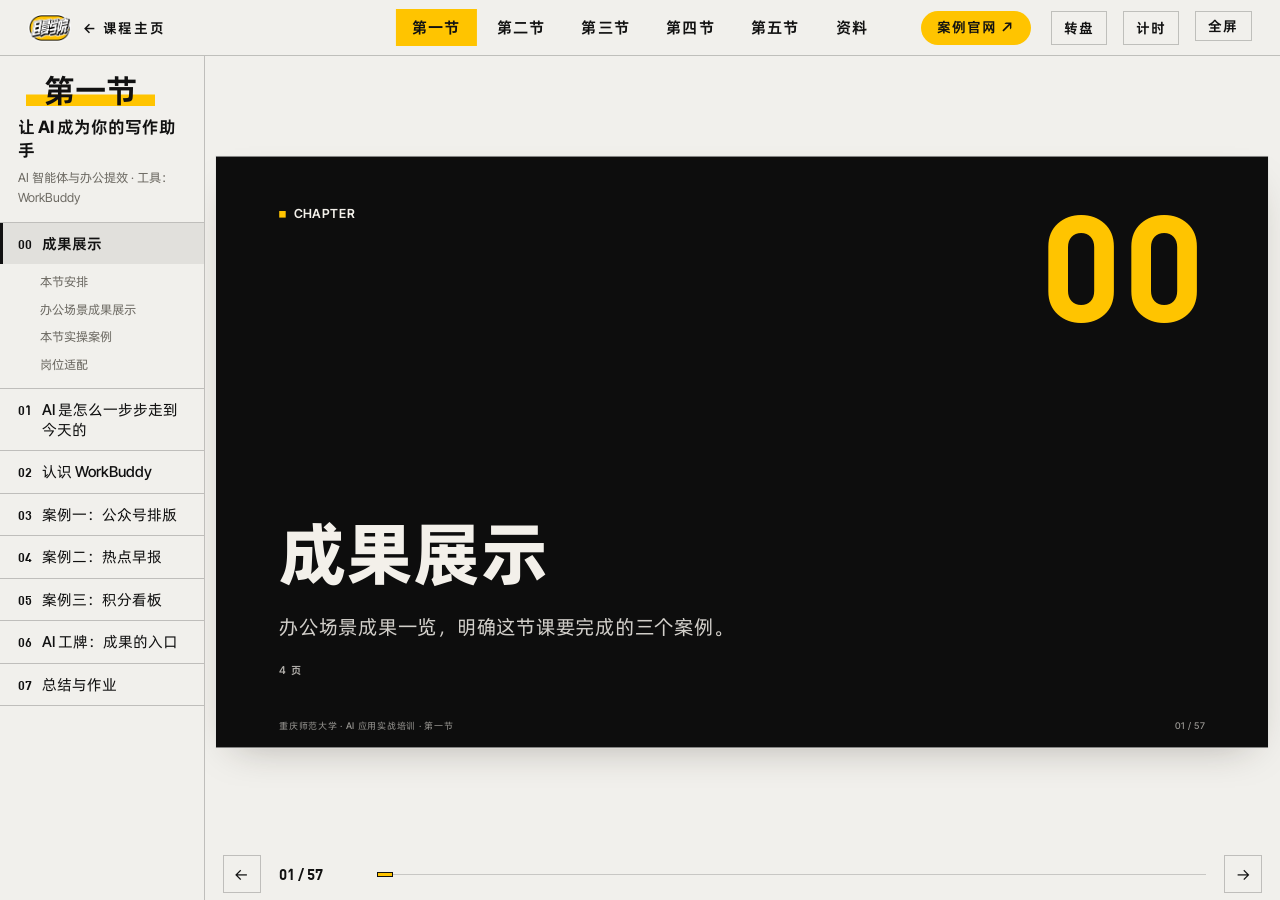
==== commit e847b6ee: "第一节改版：全黑体大字版、AI 三阶段、公众号排版案例、积分看板、工牌入口；各节称呼改为第一节至第五节 Co-Authored-By: Claude Opus 5.5 <noreply@anthrop" ====
--- a/day.html
+++ b/day.html
@@ -9,10 +9,14 @@
 <link rel="stylesheet" href="assets/lab.css">
 <link rel="stylesheet" href="assets/viz.css">
 <link rel="stylesheet" href="assets/viz-kit.css">
+<link rel="stylesheet" href="assets/badge.css">
 <link rel="stylesheet" href="assets/day1.css">
 <link rel="stylesheet" href="assets/day2.css">
 <link rel="stylesheet" href="assets/day3.css">
+<link rel="stylesheet" href="assets/day4.css">
+<link rel="stylesheet" href="assets/day5.css">
 <link rel="stylesheet" href="assets/day6.css">
+<link rel="stylesheet" href="assets/v3.css">
 </head>
 <body>
 <header class="bar">
@@ -43,6 +47,8 @@
 <script src="assets/day1.js"></script>
 <script src="assets/day2.js"></script>
 <script src="assets/day3.js"></script>
+<script src="assets/day4.js"></script>
+<script src="assets/day5.js"></script>
 <script src="assets/day6.js"></script>
 <script src="assets/deck.js"></script>
 <script src="assets/lab.js"></script>
--- a/assets/fonts.css
+++ b/assets/fonts.css
@@ -3,6 +3,8 @@
 @font-face{font-family:"Inter Tight";src:url(../fonts/intertight.woff2) format("woff2");font-weight:100 900;font-display:swap;unicode-range:U+0000-024F,U+2000-206F,U+2190-21FF}
 @font-face{font-family:"CQ Sans";src:url(../fonts/sans-400.woff2) format("woff2");font-weight:100 500;font-display:swap}
 @font-face{font-family:"CQ Sans";src:url(../fonts/sans-700.woff2) format("woff2");font-weight:600 900;font-display:swap}
+@font-face{font-family:"CQ Heavy";src:url(../fonts/sans-900.woff2) format("woff2");font-weight:100 900;font-display:swap}
 @font-face{font-family:"CQ Big";src:url(../fonts/sans-900.woff2) format("woff2");font-weight:800;font-display:block}
+@font-face{font-family:"CQ Num";src:url(../fonts/din.woff2) format("woff2");font-weight:100 900;font-display:swap;unicode-range:U+0000-007F,U+00B7,U+2013,U+2014}
 @font-face{font-family:"CQ Serif";src:url(../fonts/serif-400.woff2) format("woff2");font-weight:400;font-display:swap}
 @font-face{font-family:"CQ Serif";src:url(../fonts/serif-900.woff2) format("woff2");font-weight:900;font-display:swap}
--- a/assets/deck.css
+++ b/assets/deck.css
@@ -130,3 +130,14 @@
 .sl .ft{font-size:17px}
 .chip{font-size:14px}
 .sl .pgn{font-size:14px}
+
+/* ===== 舞台放大：左栏收窄、底栏压低，幻灯片尽量占满 ===== */
+:root{--sw:clamp(200px,16vw,256px)}
+.main{bottom:52px}.ctl{height:52px;padding:0 18px}
+.side{padding:18px 0 16px}
+.side .day{font-size:32px;padding:0 18px}
+.side h1{font-size:17px;padding:10px 18px 0}
+.side p{font-size:12.5px;padding:6px 18px 14px}
+.side .ch{font-size:15px;padding:11px 18px;gap:10px}
+.side .ch b{font-size:12.5px}
+.side .pg a{padding:5px 14px 5px 40px;font-size:12.5px}
--- a/assets/viz-kit.css
+++ b/assets/viz-kit.css
@@ -4,7 +4,7 @@
 /* ---------- 按 ↓ 走下一步 ---------- */
 .sth{position:absolute;left:50%;bottom:-44px;transform:translateX(-50%);display:flex;align-items:center;gap:10px;font:600 15px/1 var(--sans);color:#555;background:#fff;border:1.5px solid #111;padding:7px 12px 7px 8px;cursor:pointer;z-index:6;white-space:nowrap}
 .sth kbd{font:700 15px/1 var(--sans);background:#111;color:var(--yl);padding:5px 8px;animation:nud 1.6s ease-in-out infinite}
-.sth b{font:700 14px/1 "Inter Tight",var(--sans);color:#999;margin-left:4px}
+.sth b{font:700 14px/1 var(--num);color:#999;margin-left:4px}
 .sth.end kbd{animation:none;background:#ccc;color:#fff}
 @keyframes nud{50%{transform:translateY(3px)}}
 
@@ -12,11 +12,11 @@
 .lap{position:relative;flex:none;width:calc(var(--wn) * 1px);--k:calc((var(--wn) - 26) / var(--vw,1280))}
 .lap-s{position:relative;background:#0c0c0e;border-radius:20px 20px 6px 6px;padding:13px 13px 15px;box-shadow:inset 0 0 0 2px #2e2e33,0 44px 70px -36px rgba(0,0,0,.6)}
 .lap-s::before{content:"";position:absolute;left:50%;top:4px;width:6px;height:6px;margin-left:-3px;border-radius:50%;background:#2b2b30}
-.lap-c{position:relative;aspect-ratio:16/10;background:#fff;border-radius:4px;overflow:hidden}
+.lap-c{position:relative;aspect-ratio:1/var(--ar,.625);background:#fff;border-radius:4px;overflow:hidden}
 .lap-b{position:relative;height:calc(var(--wn) * .021px);margin:0 -6.5%;background:linear-gradient(#e6e7ea,#bfc1c6 55%,#8d8f95);border-radius:0 0 20px 20px/0 0 14px 14px;box-shadow:0 20px 24px -14px rgba(0,0,0,.45)}
 .lap-b::before{content:"";position:absolute;left:50%;top:0;width:15%;height:40%;margin-left:-7.5%;background:#9c9ea3;border-radius:0 0 9px 9px}
 .winf{position:relative;flex:none;width:calc(var(--wn) * 1px);--k:calc(var(--wn) / 1280);aspect-ratio:16/10;border-radius:12px;overflow:hidden;box-shadow:0 0 0 1px rgba(0,0,0,.14),0 44px 70px -34px rgba(0,0,0,.5);background:#fff}
-.vp{position:absolute;left:0;top:0;width:calc(var(--vw,1280) * 1px);height:calc(var(--vw,1280) * .625px);transform-origin:0 0;transform:scale(var(--k));background:#fff;overflow:hidden}
+.vp{position:absolute;left:0;top:0;width:calc(var(--vw,1280) * 1px);height:calc(var(--vw,1280) * var(--ar,.625) * 1px);transform-origin:0 0;transform:scale(var(--k));background:#fff;overflow:hidden}
 .pho{position:relative;flex:none;width:calc(var(--wn) * 1px);--k:calc((var(--wn) - 20) / 390);background:#0d0d0f;border-radius:calc(var(--wn) * .13px);padding:10px;box-shadow:inset 0 0 0 2px #3a3a40,0 40px 60px -30px rgba(0,0,0,.55)}
 .pho-c{position:relative;aspect-ratio:390/844;border-radius:calc(var(--wn) * .1px);overflow:hidden;background:#fff}
 .pho-c::before{content:"";position:absolute;left:50%;top:9px;width:30%;height:22px;margin-left:-15%;border-radius:12px;background:#0d0d0f;z-index:5;transform:scale(var(--k));transform-origin:50% 0}
@@ -164,7 +164,7 @@
 .ab dd.q{font-family:var(--serif);border-left:1.5px solid var(--yl);padding-left:6px}
 .ab .tg span{display:inline-block;font:600 7.5px/1 var(--sans);border:.7px solid #111;padding:3px 4px;margin:0 3px 3px 0}
 .ab .ft{margin-top:auto;display:flex;justify-content:space-between;align-items:flex-end;font:600 6.5px/1.3 var(--sans);color:#999;letter-spacing:.08em}
-.ab .ft b{font:800 26px/.9 "Inter Tight",var(--sans);color:#111;letter-spacing:-.03em}
+.ab .ft b{font:800 26px/.9 var(--num);color:#111;letter-spacing:-.03em}
 .ae{position:absolute;background:linear-gradient(#f4f1e8,#d9d5c9)}
 .ae.l{left:-3.5px;top:0;width:7px;height:100%;transform:rotateY(90deg)}.ae.r{right:-3.5px;top:0;width:7px;height:100%;transform:rotateY(90deg)}
 .ae.t{top:-3.5px;left:0;height:7px;width:100%;transform:rotateX(90deg)}.ae.d{bottom:-3.5px;left:0;height:7px;width:100%;transform:rotateX(90deg);background:#bdb9ad}
@@ -283,15 +283,15 @@
 .whl-p{position:absolute;left:50%;top:-22px;margin-left:-22px;width:0;height:0;border:22px solid transparent;border-top:44px solid #C8321F;z-index:2;filter:drop-shadow(0 4px 4px rgba(0,0,0,.5))}
 .whl-r{text-align:left}
 .whl-r small{font:700 15px/1 var(--sans);letter-spacing:.16em;color:#888}
-.whl-r b{display:block;font:800 120px/1 "Inter Tight",var(--sans);color:var(--yl);letter-spacing:-.03em;margin:14px 0 10px;min-height:1em;word-break:break-all}
+.whl-r b{display:block;font:800 120px/1 var(--num);color:var(--yl);letter-spacing:-.03em;margin:14px 0 10px;min-height:1em;word-break:break-all}
 .whl-r b.txt{font:800 52px/1.2 var(--sans);letter-spacing:0}
 .whl-r p{font:500 20px/1.5 var(--sans);color:#bbb;min-height:3em}
 .whl-r .hist{display:flex;flex-wrap:wrap;gap:6px;margin-top:14px}
-.whl-r .hist span{font:700 16px/1 "Inter Tight",var(--sans);padding:7px 9px;border:1px solid #555;color:#aaa}
+.whl-r .hist span{font:700 16px/1 var(--num);padding:7px 9px;border:1px solid #555;color:#aaa}
 .whl-r b.pop{animation:wpop .7s cubic-bezier(.3,1.7,.4,1) both}
 @keyframes wpop{from{transform:scale(.3);opacity:0}}
 .tmr{text-align:center}
-.tmr b{display:block;font:800 300px/1 "Inter Tight",var(--sans);letter-spacing:-.04em;font-variant-numeric:tabular-nums}
+.tmr b{display:block;font:800 300px/1 var(--num);letter-spacing:-.04em;font-variant-numeric:tabular-nums}
 .tmr.warn b{color:var(--yl)}.tmr.end b{color:#ff5a45;animation:tend .8s steps(2) infinite}
 @keyframes tend{50%{opacity:.25}}
 .tmr i{display:block;height:14px;background:#333;width:900px;margin:30px auto 0;position:relative}.tmr i u{position:absolute;left:0;top:0;bottom:0;background:var(--yl);transition:width 1s linear}
@@ -359,7 +359,7 @@
 .sw.on{background:#fff8d6;border-color:var(--ink)}.sw.on .ic{background:var(--yl)}.sw.on .tg{background:var(--ink)}.sw.on .tg::after{transform:translateX(26px);background:var(--yl)}
 .con-r{display:flex;flex-direction:column;align-items:center;gap:18px}
 .con-s{display:flex;align-items:baseline;gap:14px;font:600 22px/1.4 var(--sans);align-self:stretch;justify-content:center}
-.con-s b{font:800 70px/1 "Inter Tight",var(--sans);color:var(--red)}
+.con-s b{font:800 70px/1 var(--num);color:var(--red)}
 .con-s em{display:block;font:500 16.5px/1.4 var(--sans);font-style:normal;color:var(--red)}
 .con-s.ok b{color:#111;background:var(--yl);padding:0 14px}
 /* 全过程 */
@@ -420,7 +420,7 @@
 .prc{display:grid;grid-template-columns:repeat(4,1fr);gap:14px}
 .pr-c{background:#fff;border:2px solid #d8d6cf;padding:20px 22px;display:flex;flex-direction:column;gap:10px}
 .pr-c h3{font:700 28px/1 var(--sans)}
-.pr-p{font:800 34px/1.1 "Inter Tight",var(--sans);letter-spacing:-.01em}.pr-p small{display:block;font:500 15px/1.6 var(--sans);color:var(--muted);letter-spacing:0}
+.pr-p{font:800 34px/1.1 var(--num);letter-spacing:-.01em}.pr-p small{display:block;font:500 15px/1.6 var(--sans);color:var(--muted);letter-spacing:0}
 .pr-c dl{display:grid;grid-template-columns:auto 1fr;gap:6px 14px;font:500 18px/1.4 var(--sans);border-top:1px solid #ddd;padding-top:10px}
 .pr-c dt{color:var(--muted)}.pr-c dd b{font:800 24px/1 "Inter Tight"}
 .pr-a{margin-top:auto;font:700 18px/1.35 var(--sans);padding:10px 12px;background:#f1efe8}
@@ -452,7 +452,7 @@
 .dom.fall u{transform:rotate(68deg);background:var(--red)}
 .upg{display:grid;grid-template-columns:repeat(3,1fr);gap:16px;flex:1;min-height:0}
 .upg-c{background:#fff;border-top:4px solid var(--ink);padding:18px 20px;display:flex;flex-direction:column;gap:8px}
-.upg-c .big{font:800 54px/1 "Inter Tight",var(--sans)}.upg-c h3{font:700 28px/1.2 var(--sans)}.upg-c p{font:400 19px/1.45 var(--sans);color:#555}
+.upg-c .big{font:800 54px/1 var(--num)}.upg-c h3{font:700 28px/1.2 var(--sans)}.upg-c p{font:400 19px/1.45 var(--sans);color:#555}
 .upg-c .pc{margin-top:auto}
 
 /* ---------- 修版 ---------- */
--- a/assets/badge.css
+++ b/assets/badge.css
@@ -0,0 +1,103 @@
+/* 工牌真实效果（取自首页“怎么玩”的立体工牌），day.html 里用 VK.badge() 调用；所有规则限定在 .bdg 内 */
+.bdg{--bw:300px;--ease:cubic-bezier(.2,.7,.2,1);display:inline-flex;justify-content:center}
+.bdg .pp3{position:relative;flex:none;width:var(--bw);aspect-ratio:69/110;perspective:1100px}
+.bdg .pp{position:absolute;inset:0;transform-style:preserve-3d;transform:rotateX(var(--rx,6deg)) rotateY(var(--ry,-24deg));font-size:calc(var(--bw) / 29)}
+.bdg .pp>*{position:absolute;inset:0;border-radius:2.4em}
+.bdg .ppb{background:linear-gradient(135deg,#3a3d42,#17181b);transform:translateZ(-1.5em);box-shadow:0 5em 5em -2.5em rgba(20,16,10,.6)}
+.bdg .ppe{border:.16em solid rgba(190,196,204,.5);background:rgba(120,126,134,.08)}
+.bdg .e1{transform:translateZ(-1.2em)}
+.bdg .e2{transform:translateZ(-.8em)}
+.bdg .e3{transform:translateZ(-.4em)}
+.bdg .e4{transform:translateZ(.4em)}
+.bdg .e5{transform:translateZ(.8em)}
+.bdg .ppf{inset:.7em;border-radius:1.8em;background:linear-gradient(160deg,#2a2c30,#141517 60%,#1d1e21);transform:translateZ(.2em);overflow:hidden}
+.bdg .ppf>*{position:absolute}
+.bdg .scw{width:1.5em;height:1.5em;border-radius:50%;background:radial-gradient(circle,#555 0 22%,#c9a24a 26% 52%,#6d5520 56%)}
+.bdg .scw.a{left:1.6em;top:2.6em;background:radial-gradient(circle,#666 0 22%,#cfd2d6 26% 52%,#777 56%)}
+.bdg .scw.b{right:1.6em;top:2.6em}
+.bdg .scw.c{left:.5em;top:26.4em}
+.bdg .scw.d{right:.6em;top:26em;background:radial-gradient(circle,#666 0 22%,#cfd2d6 26% 52%,#777 56%)}
+.bdg .led{left:.9em;top:17em;width:1.2em;height:1.2em;border-radius:.3em;background:#35f29a;box-shadow:0 0 1em .2em rgba(53,242,154,.75);animation:bdg-led 2.4s ease-in-out infinite}
+@keyframes bdg-led{50%{opacity:.35}}
+.bdg .knob{right:1.1em;top:13.6em;width:3em;height:3em;border-radius:50%;background:radial-gradient(circle,#050505 0 12%,#26272a 15% 46%,#0c0c0d 50% 58%,#2c2d31 62%)}
+.bdg .usb{left:0;top:19.4em;width:1.4em;height:3.2em;background:linear-gradient(90deg,#9a9a9a,#555);border-radius:0 .2em .2em 0}
+.bdg .wire{right:1.2em;top:27.2em;width:6em;height:3em;border:.25em solid #a9b23b;border-left:0;border-bottom:0;border-radius:0 2em 0 0;opacity:.8}
+.bdg .bez{left:2.9em;top:4.3em;width:15.6em;height:23.6em;background:#0a0a0b;border:.1em solid #3a3b3f;padding:1.1em 1.1em 2.6em .9em}
+.bdg .bez .scr{position:relative;width:100%;height:100%;border-radius:1.5em;background:linear-gradient(#0b0e22,#070a1c 70%,#0c1638);color:#fff;overflow:hidden;font-family:"Inter Tight",var(--sans)}
+.bdg .scr .st{display:flex;align-items:baseline;gap:.7em;padding:1em 1.1em 0}
+.bdg .scr .st b{font:600 1.5em/1 "Inter Tight",var(--sans)}
+.bdg .scr .st span{font:500 .78em/1 "Inter Tight",var(--sans);letter-spacing:.14em;color:#c9cde0}
+.bdg .scr .st em{margin-left:auto;font:600 .8em/1 "Inter Tight",var(--sans);font-style:normal;display:flex;align-items:center;gap:.4em}
+.bdg .scr .st u{width:.6em;height:.6em;border-radius:50%;background:#35f29a}
+.bdg .who{display:grid;grid-template-columns:42% 1fr;gap:.6em;align-items:center;padding:1.5em .9em 0 .8em}
+.bdg .who img{width:100%;image-rendering:pixelated;display:block}
+.bdg .who strong{display:block;font:700 1.35em/1.2 var(--sans)}
+.bdg .who span{display:block;font:500 .8em/1 var(--sans);color:#35f29a;margin-top:1.3em}
+.bdg .who b{display:block;font:700 1.55em/1.15 "Inter Tight",var(--sans);color:#35f29a}
+.bdg .who i{display:block;height:.38em;border-radius:.2em;background:#1a2440;margin:.55em 0 .5em;overflow:hidden}
+.bdg .who i u{display:block;height:100%;width:100%;background:linear-gradient(90deg,#1c8a8e,#3b7bd6);transform:scaleX(0);transform-origin:0 50%;transition:transform 1.6s var(--ease) .9s}
+.bdg .who i u{transform:none}
+.bdg .who small{font:500 .7em/1 "Inter Tight",var(--sans);color:#d6d9e6}
+.bdg .tiles{position:absolute;left:0;right:0;bottom:0;height:5.6em;background:rgba(40,60,130,.28);display:flex;justify-content:center;align-items:center;gap:.9em}
+.bdg .tiles span{display:grid;justify-items:center;gap:.25em;width:4.2em;padding:.5em 0 .45em;border:.1em solid #2b3a6a;border-radius:.5em;font:600 .56em/1 "Inter Tight",var(--sans);letter-spacing:.04em}
+.bdg .tiles span{font-size:.6em;width:7em;padding:.9em 0 .7em;border-radius:.9em}
+.bdg .tiles svg{width:3.2em;height:3.2em;fill:#35f29a}
+.bdg .tiles .on{border-color:#35f29a;box-shadow:0 0 .8em rgba(53,242,154,.5)}
+.bdg .plate{left:.9em;right:.9em;bottom:1.1em;height:11.6em;border-radius:1em;background:linear-gradient(170deg,#1b1c1f,#0d0d0f);display:flex;align-items:flex-end;gap:.6em;padding:0 0 1.3em 1em}
+.bdg .plate{right:6.2em}
+.bdg .plate i{flex:none;width:1.7em;height:1.7em;border:.14em solid #cfe9dc;border-radius:.4em;background:radial-gradient(circle at 34% 50%,#35f29a 0 .2em,transparent .24em),radial-gradient(circle at 66% 50%,#35f29a 0 .2em,transparent .24em)}
+.bdg .plate span{font:500 .74em/1.9 "Inter Tight",var(--sans);color:#e8e8e8;white-space:nowrap}
+.bdg .spk{right:1.3em;bottom:1.6em;width:3.6em;height:9.4em;border-radius:1.8em;background:repeating-linear-gradient(-38deg,#050505 0 .32em,#2a2b2e .32em .62em);box-shadow:0 0 0 .22em #3b3c40}
+.bdg .ppg{transform:translateZ(1.2em);background:linear-gradient(118deg,rgba(255,255,255,.32),rgba(255,255,255,.05) 22%,rgba(255,255,255,0) 46%,rgba(255,255,255,.1) 72%,rgba(255,255,255,.02));border:.16em solid rgba(225,230,236,.75);box-shadow:inset 0 0 1.6em rgba(255,255,255,.14);pointer-events:none}
+.bdg .ppg::before{content:"";position:absolute;inset:0;border-radius:inherit;background:linear-gradient(100deg,transparent 30%,rgba(255,255,255,.26) 46%,transparent 58%);background-size:260% 100%;background-position:var(--gx,60%) 0}
+.bdg .ppg>*{position:absolute}
+.bdg .slot{left:50%;top:1.1em;width:6.4em;height:1.9em;margin-left:-3.2em;border-radius:1em;background:#2a2a2a;box-shadow:0 0 0 .5em rgba(120,124,130,.75),inset 0 .2em .3em rgba(0,0,0,.35)}
+.bdg .sbtn{right:-.42em;width:.42em;height:3.4em;border-radius:0 .2em .2em 0;background:linear-gradient(90deg,#55585d,#24262a)}
+.bdg .hang{position:relative;display:flex;flex-direction:column;align-items:center;transform-origin:50% 0;animation:bdg-sway 6.5s ease-in-out infinite}
+@keyframes bdg-sway{0%,100%{transform:rotate(-1.6deg)}50%{transform:rotate(1.6deg)}}
+.bdg .lany{position:relative;flex:none;width:var(--bw);height:38vh}
+.bdg .lany .s1,.bdg .lany .s2{position:absolute;left:50%;bottom:11%;width:9.5%;height:130%;margin-left:-4.75%;transform-origin:50% 100%;overflow:hidden;border-radius:1px;
+  background:repeating-linear-gradient(0deg,rgba(0,0,0,.07) 0 1px,transparent 1px 3px),repeating-linear-gradient(90deg,rgba(255,255,255,.10) 0 1px,transparent 1px 3px),linear-gradient(90deg,#b98a00,#ffc400 14%,#ffd23d 46%,#ffc400 80%,#a87e00);
+  box-shadow:0 0 0 .5px rgba(0,0,0,.35),4px 10px 14px -8px rgba(0,0,0,.35)}
+.bdg .lany .s1{transform:rotate(-7.5deg)}
+.bdg .lany .s2{transform:rotate(7.5deg);filter:brightness(.93)}
+.bdg .lany em{position:absolute;left:50%;bottom:8px;transform:translateX(-50%);writing-mode:vertical-rl;white-space:nowrap;font:800 calc(var(--bw) * .034)/1 "Inter Tight",var(--sans);font-style:normal;letter-spacing:.22em;color:#111}
+.bdg .lany .buckle{position:absolute;left:50%;bottom:7.5%;width:16%;height:8.5%;margin-left:-8%;border-radius:3px;background:linear-gradient(90deg,#0c0c0c,#3a3a3a 30%,#1a1a1a 62%,#050505);box-shadow:inset 0 1px 0 rgba(255,255,255,.25),0 6px 8px -4px rgba(0,0,0,.5)}
+.bdg .lany .buckle::after{content:"";position:absolute;left:18%;right:18%;top:38%;height:24%;border-radius:2px;background:#000;box-shadow:inset 0 1px 2px rgba(255,255,255,.2)}
+.bdg .lany .ring{position:absolute;left:50%;bottom:2.2%;width:8.5%;aspect-ratio:1;margin-left:-4.25%;border-radius:50%;border:calc(var(--bw) * .012) solid #b9bcc2;box-shadow:inset 1px 1px 1px rgba(255,255,255,.9),1px 2px 3px rgba(0,0,0,.4)}
+.bdg .lany .hook{position:absolute;left:50%;bottom:-9.5%;width:4.6%;height:14%;margin-left:-2.3%;border-radius:40% 40% 50% 50%/14% 14% 30% 30%;background:linear-gradient(90deg,#7d8087,#e9ebee 40%,#a4a7ad 70%,#6c6f75);box-shadow:1px 3px 4px rgba(0,0,0,.4);z-index:3}
+.bdg .vw{position:absolute;left:0;right:0;top:3.1em;bottom:0;opacity:0;transform:translateY(.8em);transition:opacity .35s,transform .5s var(--ease);pointer-events:none}
+.bdg .vw.on{opacity:1;transform:none}
+.bdg .vh{font:700 .82em/1 "Inter Tight",var(--sans);letter-spacing:.18em;color:#35f29a;padding:1.5em 1.2em .9em}
+.bdg .vs{font:500 .74em/1 var(--sans);color:#aab2d0;padding:1.1em 1.3em .6em}
+.bdg .vb{margin:0 1.1em;padding:.75em .6em;border:.1em solid #2b3a6a;border-radius:.6em;font:500 .86em/1.2 var(--sans);text-align:center;color:#d6d9e6}
+.bdg .vb.y{background:#ffc400;border-color:#ffc400;color:#111;font-weight:700;font-size:1.05em}
+.bdg .team{display:flex;gap:.45em;padding:.3em 1.1em 0}
+.bdg .team i{flex:none;width:2.1em;height:2.1em;border-radius:50%;background:#ffc400;display:grid;place-items:center;font:700 1em/1 var(--sans);font-style:normal;color:#8d97bd}
+.bdg .team i:nth-child(2){background:#35f29a}
+.bdg .team i:nth-child(3){background:#5b8cff}
+.bdg .team i:nth-child(4){background:#ff7a59}
+.bdg .team .add{background:transparent;border:.1em dashed #55608c}
+.bdg .clock{font:700 3.5em/1.1 "Inter Tight",var(--sans);text-align:center;letter-spacing:-.02em}
+.bdg .rank{padding:.2em 1.2em 0}
+.bdg .rank li{display:grid;grid-template-columns:1.2em 1fr;gap:.5em;align-items:center;padding:.42em 0}
+.bdg .rank b{font:700 1.05em/1 "Inter Tight",var(--sans);color:#ffc400}
+.bdg .rank i{display:block;height:.95em;border-radius:.2em;background:linear-gradient(90deg,#1c8a8e,#35f29a);width:var(--w)}
+.bdg .wheel{width:7.2em;height:7.2em;margin:.2em auto 1.2em;border-radius:50%;background:conic-gradient(#ffc400 0 45deg,#141a33 0 90deg,#ffc400 0 135deg,#141a33 0 180deg,#ffc400 0 225deg,#141a33 0 270deg,#ffc400 0 315deg,#141a33 0);box-shadow:0 0 0 .2em #2b3a6a;animation:bdg-wsp 5s linear infinite}
+@keyframes bdg-wsp{to{transform:rotate(360deg)}}
+/* day.html 里的补充：挂绳高度不跟视口走；自己慢慢转；不带挂绳时不摆 */
+.bdg .hang{animation:bdg-sway 6.5s ease-in-out infinite}
+.bdg .lany{height:calc(var(--bw) * .6)}
+.bdg .lany em{bottom:calc(var(--bw) * .03)}
+.bdg .pp{animation:bdg-turn 9s ease-in-out infinite alternate}
+@keyframes bdg-turn{from{transform:rotateX(6deg) rotateY(-26deg)}to{transform:rotateX(4deg) rotateY(14deg)}}
+.bdg.still .pp{animation:none;transform:rotateX(4deg) rotateY(-12deg)}
+.bdg .vw{transition:none}
+.bdg .scr .vl{list-style:none;margin:0;padding:.2em 1.1em 0;display:grid;gap:.45em}
+.bdg .scr .vl li{display:flex;justify-content:space-between;gap:.6em;padding:.55em .7em;border-radius:.5em;background:rgba(40,60,130,.32);font:500 .78em/1.2 var(--sans);color:#e6e9f5}
+.bdg .scr .vl li b{font-weight:700;color:#35f29a;white-space:nowrap}
+.bdg .scr .vl li.y{background:#ffc400;color:#111;font-weight:700}.bdg .scr .vl li.y b{color:#111}
+.bdg .scr .vq{width:7.4em;height:7.4em;margin:.3em auto .2em;border-radius:.5em;background:#fff;padding:.5em}
+.bdg .scr .vq i{display:block;width:100%;height:100%;background:conic-gradient(#111 25%,#fff 0 50%,#111 0 75%,#fff 0) 0 0/1.6em 1.6em,linear-gradient(#111,#111) 0 0/2em 2em no-repeat;box-shadow:inset 0 0 0 .5em #111,inset 0 0 0 .8em #fff}
+.bdg .scr .vs{text-align:center}
+.bdg .scr .who strong{white-space:nowrap}
--- a/assets/day1.css
+++ b/assets/day1.css
@@ -20,7 +20,7 @@
 /* —— 公共小件 —— */
 .d-ic{width:58px;height:58px;border-radius:50%;background:var(--yl);display:grid;place-items:center;flex:none}
 .d-ic svg{width:30px;height:30px;fill:none;stroke:#111;stroke-width:1.7;stroke-linecap:round;stroke-linejoin:round}
-.d-n{width:46px;height:46px;border-radius:50%;background:#111;color:var(--yl);display:grid;place-items:center;font:700 22px/1 "Inter Tight",var(--sans);flex:none}
+.d-n{width:46px;height:46px;border-radius:50%;background:#111;color:var(--yl);display:grid;place-items:center;font:700 22px/1 var(--num);flex:none}
 .d-pill{display:inline-flex;align-items:center;gap:8px;padding:10px 20px;border-radius:999px;background:#fff;font:600 19px/1.2 var(--sans);box-shadow:0 8px 20px -12px rgba(0,0,0,.3);white-space:nowrap}
 .d-pill.y{background:var(--yl);box-shadow:none}.d-pill.k{background:#111;color:#fff;box-shadow:none}
 .d-pill.r{background:#FDE8E4;color:#B3261E;box-shadow:none}.d-pill.g{background:#E8F5EC;color:#1E7A3C;box-shadow:none}
@@ -76,7 +76,7 @@
 .d-ag-k{width:112px;height:112px;border-radius:50%;background:#111;color:var(--yl);display:grid;place-items:center;font:700 28px/1 var(--sans);flex:none}
 .d-ag-l{flex:1;display:flex}
 .d-ag-i{flex:1;position:relative;padding:52px 16px 0 0}
-.d-ag-i b{position:absolute;left:0;top:0;font:700 28px/1 "Inter Tight",var(--sans);letter-spacing:-.01em}
+.d-ag-i b{position:absolute;left:0;top:0;font:700 28px/1 var(--num);letter-spacing:-.01em}
 .d-ag-i::before{content:"";position:absolute;left:0;right:0;top:40px;height:3px;background:#ECE9DF;border-radius:2px}
 .d-ag-i:last-child::before{right:40%}
 .d-ag-i::after{content:"";position:absolute;left:0;top:33px;width:17px;height:17px;border-radius:50%;background:var(--yl);box-shadow:0 0 0 4px #fff}
@@ -113,7 +113,7 @@
 .d-us-i .d-k{letter-spacing:.08em;font-size:17px;color:#777}
 .d-us-i h3{font:700 23px/1.35 var(--sans);max-width:300px}
 .d-us-s{display:flex;align-items:center;justify-content:center;gap:22px;margin-top:34px}
-.d-us-s b{font:800 54px/1 "Inter Tight",var(--sans);letter-spacing:-.02em;background:linear-gradient(transparent 62%,var(--yl) 62%)}
+.d-us-s b{font:800 54px/1 var(--num);letter-spacing:-.02em;background:linear-gradient(transparent 62%,var(--yl) 62%)}
 .d-us-s span{font:500 21px/1.5 var(--sans);color:#444;text-align:left}
 
 /* —— 两种产出 —— */
@@ -177,7 +177,7 @@
 .d-md{display:flex;flex-direction:column;gap:16px;flex:1;min-height:0}
 .d-md-t{display:flex;gap:10px;justify-content:center}
 .vb .d-md-t button{display:flex;align-items:center;gap:10px;font:700 20px/1 var(--sans);padding:9px 22px 9px 9px;border-radius:999px;color:#8d8a82;transition:background-color .4s,color .4s}
-.d-md-t button b{width:36px;height:36px;border-radius:50%;background:#E3E0D6;color:#fff;display:grid;place-items:center;font:700 17px/1 "Inter Tight",var(--sans);transition:background-color .4s}
+.d-md-t button b{width:36px;height:36px;border-radius:50%;background:#E3E0D6;color:#fff;display:grid;place-items:center;font:700 17px/1 var(--num);transition:background-color .4s}
 .d-md-t button.on{background:#fff;color:#111;box-shadow:0 14px 30px -20px rgba(0,0,0,.4)}
 .d-md-t button.on b{background:var(--yl);color:#111}.d-md-t button.done b{background:#111;color:var(--yl)}.d-md-t button.done{color:#333}
 .d-md-m{flex:1;min-height:0;display:grid;grid-template-columns:1fr 380px;gap:26px}
@@ -185,7 +185,7 @@
 .d-md-s svg{position:absolute;inset:0;width:100%;height:100%;pointer-events:none}
 .d-tk{position:absolute;left:34px;right:34px;top:150px;display:flex;justify-content:center;gap:9px;transition:top .6s cubic-bezier(.2,.8,.2,1)}
 .d-tk span{position:relative;font:700 30px/1 var(--serif);padding:13px 15px;border-radius:14px;background:#F3F0E7;white-space:nowrap;animation:vin .5s both}
-.d-tk span small{position:absolute;left:0;right:0;top:-24px;text-align:center;font:600 13px/1 "Inter Tight",var(--sans);color:#aaa}
+.d-tk span small{position:absolute;left:0;right:0;top:-24px;text-align:center;font:600 13px/1 var(--num);color:#aaa}
 .d-tk span.new{background:var(--yl)}.d-tk span.bad{background:#FDE0DB;color:#B3261E}
 .d-tk span.sel{background:#111;color:#fff}
 .d-md-c{position:absolute;left:36px;right:36px;bottom:26px;font:500 21px/1.5 var(--sans);color:#333;text-align:center}
@@ -199,7 +199,7 @@
 .d-cd{display:grid;grid-template-columns:1fr 90px 48px;gap:10px;align-items:center;padding:11px 18px;border-radius:999px;background:#fff;font:700 21px/1.2 var(--sans);transition:background-color .15s,opacity .5s,transform .3s}
 .d-cd i{height:10px;border-radius:5px;background:#ECE9DF;overflow:hidden}
 .d-cd i u{display:block;height:100%;background:#111;border-radius:5px;transition:width .6s cubic-bezier(.2,.8,.2,1)}
-.d-cd em{font:700 17px/1 "Inter Tight",var(--sans);font-style:normal;text-align:right;color:#555}
+.d-cd em{font:700 17px/1 var(--num);font-style:normal;text-align:right;color:#555}
 .d-cd.hi{background:#FFF1B8}.d-cd.pk{background:var(--yl);transform:scale(1.04)}.d-cd.pk.bad{background:#FDE0DB}
 .d-tp{display:grid;grid-template-columns:auto 1fr auto;gap:12px;align-items:center;font:600 16px/1 var(--sans);color:#666;margin-top:10px;padding:0 6px}
 .vb .d-tp input[type=range]::-webkit-slider-runnable-track{height:6px;border-radius:3px;background:#D9D6CC}
@@ -236,7 +236,7 @@
 .d-ring svg{width:100%;height:100%;transform:rotate(-90deg)}
 .d-ring circle{fill:none;stroke-width:16;stroke:#E3E0D6}
 .d-ring circle.v{stroke:var(--yl);stroke-linecap:round;transition:stroke-dashoffset .8s cubic-bezier(.2,.8,.2,1)}
-.d-ring b{position:absolute;inset:0;display:grid;place-content:center;justify-items:center;font:800 60px/1 "Inter Tight",var(--sans)}
+.d-ring b{position:absolute;inset:0;display:grid;place-content:center;justify-items:center;font:800 60px/1 var(--num)}
 .d-ring b small{font:600 16px/1.6 var(--sans);color:#777}
 .d-rg-f{display:flex;flex-wrap:wrap;gap:8px;justify-content:center}
 .d-rg-f .d-pill{font-size:17px;padding:9px 16px;opacity:.4;transition:opacity .4s,background-color .4s}
@@ -245,7 +245,7 @@
 /* —— WorkBuddy：界面、安装、费用、工作空间等 —— */
 .d-pp{display:grid;grid-template-columns:auto 1fr;gap:40px;align-items:center}
 .d-pp-d{position:relative}
-.vb .d-pin{position:absolute;width:40px;height:40px;margin:-20px 0 0 -20px;border-radius:50%;background:var(--yl);color:#111;font:800 19px/1 "Inter Tight",var(--sans);display:grid;place-items:center;box-shadow:0 0 0 4px rgba(255,255,255,.9),0 8px 16px rgba(0,0,0,.35);z-index:3;transition:transform .5s cubic-bezier(.3,1.5,.4,1),background-color .4s}
+.vb .d-pin{position:absolute;width:40px;height:40px;margin:-20px 0 0 -20px;border-radius:50%;background:var(--yl);color:#111;font:800 19px/1 var(--num);display:grid;place-items:center;box-shadow:0 0 0 4px rgba(255,255,255,.9),0 8px 16px rgba(0,0,0,.35);z-index:3;transition:transform .5s cubic-bezier(.3,1.5,.4,1),background-color .4s}
 .vb .d-pin.on{transform:scale(1.4);background:#111;color:var(--yl)}
 .d-ls{display:grid;gap:6px;list-style:none;margin:0;padding:0}
 .d-ls li{display:grid;grid-template-columns:46px 1fr;gap:16px;align-items:center;padding:12px 22px 12px 12px;border-radius:999px;cursor:pointer;transition:background-color .4s,box-shadow .4s}
@@ -263,12 +263,12 @@
 .d-pl{display:grid;grid-template-columns:repeat(4,1fr);gap:20px}
 .d-pl-c{position:relative;background:#fff;border-radius:34px;padding:30px 30px 26px;box-shadow:0 24px 50px -32px rgba(0,0,0,.3)}
 .d-pl-c h3{font:700 26px/1 var(--sans)}
-.d-pl-c .pp{font:800 44px/1 "Inter Tight",var(--sans);letter-spacing:-.02em;margin-top:20px}
+.d-pl-c .pp{font:800 44px/1 var(--num);letter-spacing:-.02em;margin-top:20px}
 .d-pl-c .pp small{font:600 18px/1 var(--sans);letter-spacing:0;margin-left:4px}
 .d-pl-c .ps{font:500 16px/1 var(--sans);color:#8a877f;margin-top:10px;height:16px}
 .d-pl-c dl{display:grid;grid-template-columns:auto 1fr;gap:12px 14px;margin-top:24px;font:500 18px/1.2 var(--sans);align-items:baseline}
 .d-pl-c dt{color:#8a877f}.d-pl-c dd{text-align:right;font-weight:700}
-.d-pl-c dd b{font:800 26px/1 "Inter Tight",var(--sans)}
+.d-pl-c dd b{font:800 26px/1 var(--num)}
 .d-pl-c .tg{position:absolute;right:22px;top:24px;font:700 15px/1 var(--sans);padding:8px 12px;border-radius:999px;background:#111;color:var(--yl)}
 .d-pl-c.y{background:var(--yl);box-shadow:none}.d-pl-c.y dt,.d-pl-c.y .ps{color:#6b5500}
 .d-pl-c.k{background:#111;color:#fff;box-shadow:none}.d-pl-c.k .tg{background:var(--yl);color:#111}.d-pl-c.k dt,.d-pl-c.k .ps{color:#aaa}
@@ -348,7 +348,7 @@
 .d-gt p{font:600 19px/1.5 var(--sans)}
 .d-fl{display:grid;grid-template-columns:repeat(4,1fr);gap:26px}
 .d-fl>div{display:flex;flex-direction:column;align-items:center;text-align:center;gap:8px}
-.d-fi{position:relative;width:120px;height:150px;background:#fff;border-radius:16px 40px 16px 16px;box-shadow:0 22px 40px -24px rgba(0,0,0,.4);display:grid;place-items:end center;padding-bottom:22px;font:800 22px/1 "Inter Tight",var(--sans);margin-bottom:10px}
+.d-fi{position:relative;width:120px;height:150px;background:#fff;border-radius:16px 40px 16px 16px;box-shadow:0 22px 40px -24px rgba(0,0,0,.4);display:grid;place-items:end center;padding-bottom:22px;font:800 22px/1 var(--num);margin-bottom:10px}
 .d-fi::before{content:"";position:absolute;right:0;top:0;width:40px;height:40px;border-radius:0 0 0 16px;background:var(--yl)}
 .d-fl h3{font:700 24px/1.3 var(--sans)}.d-fl p{font:400 18px/1.4 var(--sans);color:#666}
 .d-sm{display:grid;grid-template-columns:repeat(3,1fr);gap:26px}
@@ -358,9 +358,9 @@
 .d-six{display:flex;justify-content:center;gap:10px;margin-top:40px;flex-wrap:wrap}
 .d-hm{display:grid;grid-template-columns:auto 1fr;gap:70px;align-items:center;padding:0 30px}
 .d-hm-n{width:250px;height:250px;border-radius:50%;background:var(--yl);display:grid;place-content:center;justify-items:center;gap:4px;box-shadow:0 30px 50px -26px rgba(0,0,0,.45)}
-.d-hm-n b{font:800 110px/.9 "Inter Tight",var(--sans);letter-spacing:-.04em}
+.d-hm-n b{font:800 110px/.9 var(--num);letter-spacing:-.04em}
 .d-hm-n span{font:700 22px/1 var(--sans)}
-.d-cq.rv .d-cq-c p{font:800 34px/1.2 "Inter Tight",var(--sans);color:#111;opacity:0;transition:opacity .5s}
+.d-cq.rv .d-cq-c p{font:800 34px/1.2 var(--num);color:#111;opacity:0;transition:opacity .5s}
 .d-cq.rv .d-cq-c em{opacity:0;transition:opacity .5s .15s}
 .d-cq.rv .d-cq-c.on p,.d-cq.rv .d-cq-c.on em{opacity:1}
 .d-hw>div{min-height:0}
@@ -444,3 +444,156 @@
 @keyframes d-fl{0%,100%{filter:none}30%{filter:drop-shadow(0 0 26px rgba(255,196,0,.95))}}
 .d-cs-r .lap.d-glow{animation:d-fl 1s ease}
 .d-cs.x .d-mt{min-height:44px}
+
+/* 课堂互动：缺了哪一项 */
+.d-qz{display:grid;grid-template-columns:1.1fr 1fr;gap:50px;align-items:center;width:100%}
+.d-qz-l{display:flex;flex-direction:column;gap:20px}
+.d-qz-n{display:flex;gap:10px}.d-qz-n i{width:40px;height:40px;border-radius:50%;display:grid;place-items:center;font:700 18px/1 var(--num);font-style:normal;background:#E3E0D6;color:#fff}
+.d-qz-n i.on{background:#111;color:var(--yl)}.d-qz-n i.ok{background:var(--yl);color:#111}
+.d-qz-q,.d-qz-r{background:#fff;border-radius:28px;padding:26px 30px;box-shadow:0 16px 36px -22px rgba(0,0,0,.35)}
+.d-qz-q p{font:600 28px/1.5 var(--sans);margin-top:10px}
+.d-qz-r{background:#111;color:#fff}.d-qz-r .d-k{color:var(--yl)}.d-qz-r p{font:500 24px/1.5 var(--sans);margin-top:10px}
+.d-qz-o{display:flex;flex-direction:column;gap:16px}.d-qz-o>.d-k{font-size:22px;color:#111;font-weight:700}
+.d-qz-o .d-btn{align-self:flex-start;margin-top:6px}
+.d-qz-b{display:flex;flex-direction:column;gap:14px}
+.d-qz-c{display:flex;align-items:center;gap:18px;background:#fff;border-radius:999px;padding:12px 30px 12px 14px;box-shadow:0 12px 28px -20px rgba(0,0,0,.4);transition:all .5s}
+.d-qz-c>b{width:44px;height:44px;border-radius:50%;background:#111;color:var(--yl);display:grid;place-items:center;font:700 20px/1 var(--num);flex:none}
+.d-qz-c h3{font:700 25px/1.2 var(--sans)}.d-qz-c p{font:400 17px/1.3 var(--sans);color:#777}
+.d-qz-c.ok{background:var(--yl);transform:scale(1.04)}.d-qz-c.no{opacity:.3}
+/* 工作空间下拉、定时任务弹窗、手机助理 */
+.d-wsd{position:absolute;left:478px;top:226px;width:286px;border-radius:14px;box-shadow:0 16px 40px rgba(0,0,0,.18)}
+.d-wsb{position:absolute;left:463px;top:616px;width:152px;height:36px;border:3px solid #3b82f6;border-radius:8px}
+.d-dim{position:absolute;inset:0;background:rgba(0,0,0,.35);display:grid;place-items:center}.d-dim img{width:900px;border-radius:24px}
+.d-pcph{position:relative}.d-pcph>.pho{position:absolute;right:-34px;bottom:-30px;z-index:2}
+.d-pl-c dd small{display:block;font:500 13px/1.3 var(--sans);color:#888;margin-top:2px}
+
+/* 一起梳理（替代提示词卡） */
+.d-bd .d-bd-q{display:flex;flex-wrap:wrap;gap:8px;padding:6px 22px 4px 26px}
+.d-bd .d-bd-q .d-pill{font-size:16px;padding:7px 14px;background:#FFF4C2;box-shadow:none}
+.d-bd .d-bd-w{min-height:150px;margin:10px 18px 18px;border-radius:16px;background:repeating-linear-gradient(#fff 0 37px,#eee 37px 38px);outline:none;cursor:text;font:500 22px/38px var(--sans);padding:0 10px}
+.d-bd .d-bd-w:empty::before{content:attr(data-ph);color:#bbb}
+
+.d-wo{height:100%;background:#fafaf6;padding:34px 40px;display:flex;flex-direction:column;gap:14px;font-family:var(--sans)}
+.d-wo-h{display:flex;align-items:baseline;gap:14px;margin-bottom:8px}.d-wo-h b{font:800 34px/1 var(--sans);flex:1}.d-wo-h span{font:500 20px/1 var(--sans);color:#888}.d-wo-h em{font:700 38px/1 var(--num);font-style:normal;background:var(--yl);border-radius:14px;padding:8px 16px}
+.d-wo-r{display:grid;grid-template-columns:56px 1fr 200px 140px 100px;gap:18px;align-items:center;background:#fff;border-radius:18px;padding:16px 22px;box-shadow:0 8px 20px -14px rgba(0,0,0,.3)}
+.d-wo-r i{width:56px;height:56px;border-radius:14px;background:#111;color:var(--yl);display:grid;place-items:center;font:800 24px/1 var(--sans);font-style:normal}
+.d-wo-r h4{font:700 24px/1.2 var(--sans)}.d-wo-r small{font:400 17px/1 var(--sans);color:#888}.d-wo-r span{font:700 22px/1 var(--sans)}
+.d-wo-r a{font:700 18px/1 var(--sans);color:#2b5cd6}.d-wo-r u{text-decoration:none;font:700 18px/1 var(--sans);color:#aaa}
+.d-wo-r.ok{opacity:.55}.d-wo-r.ok u{color:#1f8a4c}.d-wo-r.nw{outline:3px dashed var(--yl)}
+.d-wo-p{height:100%;background:#ededed;padding:56px 14px;display:flex;flex-direction:column;gap:14px}.d-wo-p b{text-align:center;font:600 15px/1 var(--sans)}.d-wo-m{background:#fff;border-radius:10px;padding:12px;font:400 15px/1.5 var(--sans)}
+
+/* AI 的发展 */
+.d-era{display:grid;grid-template-columns:1fr 60px 1fr 60px 1fr;align-items:stretch;width:100%}
+.d-era-c{background:#fff;border-radius:30px;padding:34px 30px;display:flex;flex-direction:column;gap:14px;box-shadow:0 16px 36px -22px rgba(0,0,0,.35);opacity:.15;transform:translateY(14px);transition:all .6s}
+.d-era-c.on{opacity:1;transform:none}.d-era-c.c2{background:var(--yl)}
+.d-era-c .d-ic{width:84px;height:84px}.d-era-c .d-ic svg{width:42px;height:42px}.d-era-c.c2 .d-ic{background:#111}.d-era-c.c2 .d-ic svg{stroke:var(--yl)}
+.d-era-c h3{font:800 34px/1.2 var(--title)}.d-era-c p{font:400 21px/1.55 var(--sans);color:#444}
+.d-era-a{align-self:center;height:4px;background:#ddd;margin:0 8px;position:relative;opacity:.15;transition:opacity .6s}.d-era-a.on{opacity:1;background:#111}
+.d-era-a::after{content:"";position:absolute;right:-2px;top:-7px;border-left:12px solid currentColor;border-top:9px solid transparent;border-bottom:9px solid transparent;color:#111}
+.d-tree{width:560px}.d-tree rect{fill:#fff;stroke:#111;stroke-width:2.5}.d-tree path{fill:none;stroke:#111;stroke-width:2.5}.d-tree text{font:600 20px var(--sans);text-anchor:middle;fill:#111}
+.d-tree .x rect{fill:#111}.d-tree .x text{fill:#fff}.d-tree .x text.s{fill:var(--yl);font-size:18px}
+.d-gen{background:#fff;border-radius:30px;padding:40px 46px;box-shadow:0 16px 36px -22px rgba(0,0,0,.35)}
+.d-gen-l{display:flex;flex-wrap:wrap;gap:12px;margin-top:22px;min-height:80px}
+.d-gen-l span{font:700 40px/1.3 var(--sans);animation:vin .4s both;animation-delay:calc(var(--j) * 80ms)}
+.d-gen-l span.bad{background:#ffd9d2;color:#c8321f;border-radius:10px;padding:0 8px}.d-gen-l .cur{color:var(--yl);animation:none}
+.d-gen-n{margin-top:30px;font:500 24px/1.5 var(--sans);transition:opacity .5s}.d-gen-n b{color:#c8321f;margin-right:10px}
+.d-cons{position:relative;width:100%;height:600px}
+.d-cons-c{position:absolute;left:50%;top:50%;transform:translate(-50%,-50%);width:220px;height:220px;border-radius:50%;background:#111;color:#fff;display:flex;flex-direction:column;align-items:center;justify-content:center;gap:8px;transition:box-shadow .6s}
+.d-cons-c b{font:900 44px/1 var(--title)}.d-cons-c span{font:500 18px/1 var(--sans);color:#bbb}.d-cons-c.on{box-shadow:0 0 0 18px var(--yl)}
+.d-cons-i{position:absolute;display:flex;align-items:center;gap:16px;background:#fff;border-radius:999px;padding:12px 30px 12px 12px;box-shadow:0 14px 30px -18px rgba(0,0,0,.4);opacity:.12;transition:all .6s}
+.d-cons-i.on{opacity:1}.d-cons-i h3{font:800 26px/1.2 var(--sans)}.d-cons-i p{font:400 17px/1.3 var(--sans);color:#666}
+.d-cons-i.p0{left:6%;top:6%}.d-cons-i.p1{right:6%;top:6%}.d-cons-i.p2{left:6%;bottom:6%}.d-cons-i.p3{right:6%;bottom:6%;background:var(--yl)}
+.d-cmp3{width:100%;background:#fff;border-radius:28px;overflow:hidden;box-shadow:0 18px 40px -26px rgba(0,0,0,.4)}
+.d-cmp3-r{display:grid;grid-template-columns:200px repeat(3,1fr);border-bottom:1px solid #f0eee6}.d-cmp3.g4 .d-cmp3-r{grid-template-columns:80px repeat(4,1fr)}
+.d-cmp3-r>*{padding:22px 24px;font:500 22px/1.4 var(--sans)}.d-cmp3-r>b{font-weight:700;color:#777}
+.d-cmp3-r.h{background:#111}.d-cmp3-r.h>*{color:#fff;font-weight:800;font-family:var(--title);font-size:26px}
+.d-cmp3-r .c2{background:#FFF4C2}.d-cmp3-r.h .c2{background:var(--yl);color:#111}.d-cmp3-r .y{color:#1f8a4c;font-weight:800}
+.d-tri4{grid-template-columns:repeat(4,1fr)!important;gap:20px!important}
+.d-wo-u{align-self:flex-end;background:#95ec69;border-radius:10px;padding:10px 12px;font:400 14px/1.45 var(--sans);max-width:85%}
+.d-hw>div:only-child,.d-hw>div:first-child:last-child{grid-column:1/-1}
+/* —— 第一节·篇二（五页版）和工牌页 —— */
+.d-tri3{grid-template-columns:1fr .6fr 1fr!important;gap:40px!important}
+.d-ws2{grid-template-columns:1.1fr 1fr;width:100%}
+.d-era3{display:grid;grid-template-columns:1fr 46px 1fr 46px 1fr;align-items:stretch;width:100%}
+.d-era3 .d-era-c{padding:30px 32px 26px;gap:8px}
+.d-era-h{display:flex;align-items:center;justify-content:space-between;margin-bottom:6px}
+.d-era-h em{font:600 17px/1 var(--num);font-style:normal;letter-spacing:.06em;color:#8a877f}
+.d-era3 .d-era-c h3{font-size:44px}.d-era3 .d-era-c>p{font-size:24px;color:#333;font-weight:500}
+.d-era3 dl{display:grid;grid-template-columns:auto 1fr;gap:0 18px;margin:16px 0 0;border-top:2px solid #111}
+.d-era3 dt,.d-era3 dd{margin:0;padding:17px 0;border-bottom:1px solid rgba(17,17,17,.12);font:500 23px/1.4 var(--sans)}
+.d-era3 dt{color:#8a877f;font-size:18px;white-space:nowrap;padding-top:21px}.d-era3 dd{font-weight:600}
+.d-era3 dt:nth-last-of-type(1),.d-era3 dd:last-child{border-bottom:0}
+.d-era3 .era2{background:var(--yl)}.d-era3 .era2 dt,.d-era3 .era2 .d-era-h em{color:rgba(17,17,17,.6)}.d-era3 .era2 dt,.d-era3 .era2 dd{border-bottom-color:rgba(17,17,17,.18)}.d-era3 .era2>p{color:#111}
+.d-ws2 .d-gen{padding:34px 38px}.d-ws2 .d-gen-l span{font-size:36px}.d-ws2 .d-gen-n{font-size:23px}
+.d-cons-e{position:absolute;left:50%;bottom:2%;transform:translate(-50%,14px);display:flex;flex-direction:column;align-items:center;gap:8px;opacity:0;transition:all .6s}
+.d-cons-e.on{opacity:1;transform:translate(-50%,0)}
+.d-cons-e b{font:900 40px/1.2 var(--title);box-shadow:inset 0 -.42em 0 var(--yl);padding:0 6px}.d-cons-e span{font:500 21px/1.3 var(--sans);color:#555}
+.d-cons-i.p3{background:#fff}
+.d-ce-t{display:flex;align-items:baseline;gap:22px;margin-bottom:24px}
+.d-ce-t b{font:900 46px/1.1 var(--title);box-shadow:inset 0 -.4em 0 var(--yl);padding:0 6px;white-space:nowrap}.d-ce-t span{font:500 23px/1.4 var(--sans);color:#444}
+.d-ce .d-cmp3-r{grid-template-columns:70px .7fr 1fr 1.5fr}
+.d-ce .d-cmp3-r>*{padding:22px 22px;font-size:24px}.d-ce .d-cmp3-r>b{font-family:var(--num);color:#b9b5aa}
+.d-ce .d-cmp3-r .n{font-weight:800;font-size:25px}.d-ce .d-cmp3-r:last-child{border-bottom:0}
+.d-bv{display:grid;grid-template-columns:repeat(4,1fr);gap:20px;width:100%}
+.d-bv>div{display:flex;flex-direction:column;align-items:center;text-align:center;gap:6px}
+.d-bv h3{font:700 30px/1.2 var(--sans);margin-top:34px}.d-bv p{font:400 19px/1.4 var(--sans);color:#666}
+.d-ag3{display:grid;grid-template-columns:1.25fr 1fr 1fr;gap:22px;width:100%;align-items:stretch}
+.d-ag3>div{background:#fff;border-radius:30px;padding:28px 30px;box-shadow:0 16px 36px -22px rgba(0,0,0,.35)}
+.d-ag3 h3{font:800 30px/1.2 var(--title)}.d-ag3>div>p{font:400 19px/1.4 var(--sans);color:#666;margin:6px 0 16px}
+.d-ag3 ul{list-style:none;margin:0;padding:0;display:grid;gap:8px}
+.d-ag3>div:first-child ul{grid-template-columns:1fr 1fr}
+.d-ag3 li{display:flex;align-items:baseline;justify-content:space-between;gap:10px;padding:13px 18px;border-radius:16px;background:#F4F3EE}
+.d-ag3 li b{font:700 22px/1.2 var(--sans);white-space:nowrap}.d-ag3 li em{font:500 16px/1 var(--sans);font-style:normal;color:#8a877f;white-space:nowrap}
+.d-ag3 li.y{background:var(--yl)}.d-ag3 li.y em{color:#111}
+.d-why{display:grid;grid-template-columns:repeat(4,1fr);gap:20px;width:100%}
+.d-why>div{position:relative;background:#fff;border-radius:30px;padding:30px 26px 28px;display:flex;flex-direction:column;gap:10px;box-shadow:0 16px 36px -22px rgba(0,0,0,.35)}
+.d-why .d-n{position:absolute;right:22px;top:22px;width:38px;height:38px;font-size:18px;background:#F4F3EE;color:#111}
+.d-why .d-ic{width:84px;height:84px;margin-bottom:8px}.d-why .d-ic svg{width:40px;height:40px}
+.d-why h3{font:800 29px/1.2 var(--sans)}.d-why p{font:400 20px/1.5 var(--sans);color:#555}
+.d-why-f{display:flex;align-items:center;gap:12px;margin-top:30px;flex-wrap:wrap}.d-why-f .d-k{margin-left:18px;font-size:17px}
+.d-ws2 .bdg .lany{height:calc(var(--bw) * .34)}
+.d-bv h3{margin-top:30px}
+.d-era3 .era2 h3,.d-era3 .era2 dd{color:#111}
+/* —— 参考《认识 AI》课件的版式：描边卡片、大关键词、要点、底部一句结论；页面靠上排 —— */
+.r-pg{width:100%;margin-bottom:auto;padding-top:4px}
+.r-cols{display:grid;grid-template-columns:repeat(3,1fr);gap:22px;align-items:stretch}
+.r-cols.r-2{grid-template-columns:1fr 1fr}
+.r-card{background:#fff;border:2.5px solid #111;border-radius:24px;padding:34px 38px 36px;display:flex;flex-direction:column;transition:opacity .5s,transform .5s}
+.r-card.y{background:var(--yl)}.r-card.off{opacity:.13;transform:translateY(10px)}
+.r-eb{font:700 20px/1.2 var(--sans);letter-spacing:.12em;color:#8a877f}.r-card.y .r-eb{color:rgba(17,17,17,.62)}
+.r-kw{font:900 118px/1.1 var(--title);margin:12px 0 2px;color:#111}
+.r-card h3{font:800 47px/1.2 var(--title);margin:14px 0 2px;color:#111}
+.r-card ul{list-style:none;margin:20px 0 0;padding:0;display:grid;gap:17px}
+.r-card li{position:relative;padding-left:32px;font:500 30px/1.45 var(--sans);color:#222}
+.r-card li::before{content:"";position:absolute;left:0;top:.52em;width:13px;height:13px;background:var(--yl);box-shadow:0 0 0 1.5px #111}
+.r-card.y li::before{background:#111;box-shadow:none}.r-card li b{font-weight:800}
+.r-card.x li::before{content:"✕";background:none;box-shadow:none;top:0;width:auto;height:auto;font-weight:800;color:#c8321f}
+.r-card.v li::before{content:"✓";background:none;box-shadow:none;top:0;width:auto;height:auto;font-weight:800;color:#111}
+.r-foot{margin-top:32px;text-align:center;font:500 32px/1.5 var(--sans);color:#333;transition:opacity .5s}.r-foot.off{opacity:0}
+.r-foot b{font-weight:800;color:#111;box-shadow:inset 0 -.4em 0 var(--yl)}
+.r-gen{grid-template-columns:1.25fr 1fr}
+.r-gen .d-gen-l{margin-top:22px;min-height:130px;align-content:flex-start}.r-gen .d-gen-l span{font-size:44px}
+.r-nt{margin-top:auto;padding-top:14px;font:500 27px/1.4 var(--sans);transition:opacity .5s}.r-nt b{color:#c8321f;margin-right:10px}
+.r-stat{display:grid;grid-template-columns:1fr 1fr;gap:16px;margin-top:20px}
+.r-stat>div{border-radius:16px;background:#F4F3EE;padding:18px 10px 16px;text-align:center}
+.r-stat b{display:block;font:800 96px/1 var(--num)}.r-stat small{font:700 30px/1 var(--sans);margin-left:6px}.r-stat span{display:block;margin-top:8px;font:500 25px/1.3 var(--sans);color:#555}
+.r-eq{display:grid;grid-template-columns:1fr auto 1.4fr auto 1fr;gap:20px;align-items:stretch}
+.r-eq>div{border:2.5px solid #111;border-radius:22px;background:#fff;padding:24px 26px;text-align:center}
+.r-eq>div.k{background:#111}.r-eq>div.k h3{color:var(--yl)}.r-eq>div.k p{color:#ddd}.r-eq>div.y{background:var(--yl)}
+.r-eq h3{font:900 46px/1.2 var(--title)}.r-eq p{font:500 25px/1.4 var(--sans);color:#555;margin-top:4px}.r-eq .y p{color:#111}
+.r-eq>i{font:800 54px/1 var(--num);font-style:normal;align-self:center}
+.r-tbl{width:100%;border-collapse:collapse;margin-top:24px}
+.r-tbl th{text-align:left;font:600 19px/1 var(--sans);letter-spacing:.12em;color:#8a877f;padding:12px 16px;border-top:3px solid #111;border-bottom:1.5px solid #111}
+.r-tbl td{padding:16px 16px;font:500 29px/1.35 var(--sans);border-bottom:1px solid rgba(17,17,17,.14)}
+.r-tbl td:first-child{font-family:var(--num);color:#8a877f;width:56px}.r-tbl td:nth-child(2){font-weight:800;white-space:nowrap}
+.r-chips{display:flex;flex-wrap:wrap;gap:9px;margin-top:14px}
+.r-chips span{display:inline-flex;align-items:baseline;gap:8px;padding:14px 18px;border-radius:14px;background:#F4F3EE;white-space:nowrap}
+.r-chips b{font:700 27px/1.2 var(--sans)}.r-chips em{font:500 18px/1 var(--sans);font-style:normal;color:#8a877f}
+.r-chips span.y{background:var(--yl)}.r-chips span.y em{color:#111}
+.r-kc{display:flex;align-items:center;flex-wrap:wrap;gap:10px;margin-top:18px}
+.r-kc kbd{font:800 30px/1 var(--sans);background:#111;color:var(--yl);border-radius:12px;padding:14px 20px;box-shadow:0 5px 0 #444}
+.r-card.y .r-kc kbd{box-shadow:0 5px 0 rgba(0,0,0,.35)}
+.r-kc i{font:800 28px/1 var(--num);font-style:normal}.r-kc span{font:700 26px/1.3 var(--sans);margin-left:8px}
+.r-say{align-self:center}.r-say li b{display:inline-block;min-width:4.2em}
+.r-cols.r-4{grid-template-columns:repeat(4,1fr);gap:18px}.r-4 .r-card{padding:30px 28px 32px}.r-4 .r-card li{font-size:27px}
+.d-sw3 img{object-fit:cover;object-position:50% 0}
--- a/assets/day2.css
+++ b/assets/day2.css
@@ -84,7 +84,7 @@
 .d2-pd-ph{position:absolute;inset:0;display:grid;place-items:center;background:#F3F0E7}
 .d2-pd-ph .d-ic{width:90px;height:90px;background:#E4E0D4}.d2-pd-ph .d-ic svg{width:44px;height:44px;stroke:#9a968a}
 .d2-pd-b{display:flex;flex-direction:column;align-items:center;justify-content:center;gap:6px;border-radius:0 0 24px 24px;background:#111;color:#fff}
-.d2-pd-b b{font:800 64px/1 "Inter Tight",var(--sans)}.d2-pd-b span{font:600 19px/1 var(--sans);color:#bbb}
+.d2-pd-b b{font:800 64px/1 var(--num)}.d2-pd-b span{font:600 19px/1 var(--sans);color:#bbb}
 .d2-pd-c.r1 .d2-pd-b{height:190px;background:var(--yl);color:#111}.d2-pd-c.r1 .d2-pd-b span{color:#5a4700}
 .d2-pd-c.r2 .d2-pd-b{height:140px}.d2-pd-c.r3 .d2-pd-b{height:110px}
 
@@ -153,7 +153,7 @@
 .d2-gm-two{display:grid;grid-template-columns:1fr 1fr;gap:18px}
 .d2-gm-c{position:relative;height:400px;border-radius:24px;overflow:hidden;box-shadow:0 24px 50px -30px rgba(0,0,0,.45);outline:6px solid transparent;outline-offset:-6px;transition:outline-color .4s}
 .d2-gm-c img{width:100%;height:100%;object-fit:cover}
-.d2-gm-c>b{position:absolute;left:16px;top:16px;width:50px;height:50px;border-radius:50%;background:#111;color:var(--yl);display:grid;place-items:center;font:800 24px/1 "Inter Tight",var(--sans)}
+.d2-gm-c>b{position:absolute;left:16px;top:16px;width:50px;height:50px;border-radius:50%;background:#111;color:var(--yl);display:grid;place-items:center;font:800 24px/1 var(--num)}
 .d2-gm-c .d-pill{position:absolute;right:16px;top:20px;font-size:19px;animation:vin .5s both}
 .d2-gm-c.ai{outline-color:#D9483B}.d2-gm-c.real{outline-color:#1E9E4A}
 .d2-gm-r p{display:grid;grid-template-columns:36px 1fr;gap:12px;align-items:center;font:500 19px/1.45 var(--sans);color:#444;padding:8px 0}
@@ -227,7 +227,7 @@
 .d2-sm h3{font:700 30px/1.2 var(--sans)}.d2-sm p{font:400 20px/1.4 var(--sans);color:#666}
 .d2-gp{display:flex;gap:22px;margin-bottom:26px}
 .d2-gp>div{width:170px;height:170px;border-radius:50%;background:#fff;box-shadow:0 24px 44px -26px rgba(0,0,0,.4);display:flex;flex-direction:column;align-items:center;justify-content:center;gap:6px}
-.d2-gp b{font:800 46px/1 "Inter Tight",var(--sans)}.d2-gp span{font:600 18px/1 var(--sans);color:#666}
+.d2-gp b{font:800 46px/1 var(--num)}.d2-gp span{font:600 18px/1 var(--sans);color:#666}
 .d2-gp>div:first-child{background:var(--yl)}
 
 /* —— 修版 1 —— */
@@ -266,3 +266,10 @@
 
 /* —— 修版 3 —— */
 .d2-sm>div:nth-child(3) .d2-sm-i>img{object-fit:contain}
+
+.d2-pv{display:grid;grid-template-columns:1.25fr auto 1fr auto 1fr;gap:22px;align-items:center;width:100%}
+.d2-pv-i{display:flex;flex-direction:column;gap:10px;opacity:.15;transition:opacity .6s,transform .6s;transform:translateY(14px)}
+.d2-pv-i.on,.d2-pv .d-arr.on{opacity:1;transform:none}.d2-pv .d-arr{opacity:.15;transition:opacity .6s}
+.d2-pv-i img{width:100%;height:470px;object-fit:cover;border-radius:22px;box-shadow:0 18px 40px -24px rgba(0,0,0,.5)}
+.d2-pv-i h3{display:flex;align-items:center;gap:12px;font:700 25px/1.2 var(--sans);margin-top:6px}.d2-pv-i h3 .d-n{width:38px;height:38px;font-size:18px}
+.d2-pv-i p{font:400 18px/1.4 var(--sans);color:#666;padding-left:50px}
--- a/assets/day3.css
+++ b/assets/day3.css
@@ -110,7 +110,7 @@
 .d3-md{display:grid;grid-template-columns:auto 1fr;gap:40px;align-items:center}
 .d3-md-c{display:grid;grid-template-columns:1fr 1fr;gap:16px}
 .d3-md-c>div{background:#fff;border-radius:26px;padding:22px 24px;box-shadow:0 20px 44px -30px rgba(0,0,0,.35);display:flex;flex-direction:column;gap:8px;align-items:flex-start}
-.d3-md-c h3{font:800 26px/1.1 "Inter Tight",var(--sans)}.d3-md-c p{font:400 18px/1.45 var(--sans);color:#555}
+.d3-md-c h3{font:800 26px/1.1 var(--num)}.d3-md-c p{font:400 18px/1.45 var(--sans);color:#555}
 .d3-md-c .d-tip{grid-column:1/-1;background:#FFF4CC;box-shadow:none;border-radius:999px;padding:12px 22px;margin:0}
 .d3-ff{display:grid;grid-template-columns:1fr 1.5fr 1fr;gap:12px;align-items:center;height:340px}
 .d3-ff>div{display:flex;flex-direction:column;align-items:center;gap:10px}
@@ -124,7 +124,7 @@
 .d3-in-a img{width:100%;border-radius:20px;box-shadow:0 24px 50px -30px rgba(0,0,0,.45)}
 .d3-sb{display:grid;gap:12px}
 .d3-sb-r{display:grid;grid-template-columns:40px 150px 1fr auto;gap:16px;align-items:center;background:#fff;border-radius:22px;padding:10px 18px 10px 10px;box-shadow:0 16px 34px -24px rgba(0,0,0,.35);transition:opacity .4s}
-.d3-sb-r>b{width:40px;height:40px;border-radius:50%;background:#111;color:var(--yl);display:grid;place-items:center;font:700 19px/1 "Inter Tight",var(--sans)}
+.d3-sb-r>b{width:40px;height:40px;border-radius:50%;background:#111;color:var(--yl);display:grid;place-items:center;font:700 19px/1 var(--num)}
 .d3-sb-r img{width:150px;aspect-ratio:16/9;object-fit:cover;border-radius:12px}
 .d3-sb-r h4{font:700 22px/1.25 var(--sans)}.d3-sb-r div span{font:500 16px/1 var(--sans);color:#888}
 .d3-sb-r .d-pill{font-size:20px;padding:8px 18px}
--- a/assets/day4.css
+++ b/assets/day4.css
@@ -0,0 +1,136 @@
+/* 第 4 天的版式，配 assets/day4.js。复用 day1.css（d-）和 day2.css（d2-）；这里只放第 4 天新增的部件，类名 d4- 开头。 */
+.d4 .conx,.d5 .conx{display:none}
+.d4-p{font:400 20px/1.5 var(--sans);color:#555;max-width:340px}
+/* 文件夹 */
+.d4-fd{background:#fff;border-radius:26px;padding:24px 26px;box-shadow:0 18px 40px -26px rgba(0,0,0,.4);min-width:380px;display:flex;flex-direction:column;gap:10px;align-self:center}
+.d4-fd-h{display:flex;align-items:center;gap:12px;padding-bottom:10px;border-bottom:1px solid #eee;margin-bottom:4px}
+.d4-fd-h svg{width:30px;height:30px;fill:var(--yl);stroke:#111;stroke-width:1.5}
+.d4-fd-h b{font:700 21px/1.2 var(--sans)}
+.d4-fd-i{display:flex;align-items:center;gap:14px;font:500 20px/1.3 var(--sans);padding:6px 4px}
+.d4-fd-i span{width:34px;height:40px;border-radius:6px;display:grid;place-items:center;font:700 14px/1 var(--num);color:#fff;background:#2b5cd6;flex:none}
+.d4-fd-i span.X{background:#1f8a4c}.d4-fd-i span.P{background:var(--yl);color:#111}.d4-fd-i span.V{background:#111}
+/* 手机通知 */
+.d4-ph{height:100%;background:linear-gradient(160deg,#2a2d36,#111);padding:56px 14px 14px;display:flex;flex-direction:column;gap:10px;color:#fff}
+.d4-ph-t{font:300 64px/1 var(--num);text-align:center}
+.d4-ph-d{font:500 15px/1 var(--sans);text-align:center;opacity:.8;margin-bottom:14px}
+.d4-nt{background:rgba(255,255,255,.92);color:#111;border-radius:18px;padding:12px 14px;opacity:0;transform:translateY(-10px);transition:opacity .5s,transform .5s}
+.d4-nt.on{opacity:1;transform:none}
+.d4-nt-h{display:flex;align-items:center;gap:8px;margin-bottom:5px}
+.d4-nt-h i{width:24px;height:24px;border-radius:7px;background:var(--yl);display:grid;place-items:center;font:700 13px/1 var(--sans);font-style:normal}
+.d4-nt-h b{font:700 14px/1 var(--sans);flex:1}.d4-nt-h small{font:400 12px/1 var(--sans);color:#888}
+.d4-nt p{font:400 14px/1.45 var(--sans)}
+/* 翻牌 */
+.d4-cd{display:grid;grid-template-columns:repeat(6,200px);gap:22px;justify-content:center}
+.d4-cd.s3{grid-template-columns:repeat(3,210px);justify-content:start}
+.d4-cv{position:relative;height:270px;border:0;padding:0;background:none;cursor:pointer;perspective:1200px}
+.d4-cd.s3 .d4-cv{height:260px}
+.d4-cv .f{position:absolute;inset:0;border-radius:24px;backface-visibility:hidden;transition:transform .8s cubic-bezier(.2,.8,.2,1);display:flex;flex-direction:column;align-items:center;justify-content:center;gap:12px;padding:22px;text-align:center}
+.d4-cv .b{background:#111;color:var(--yl);box-shadow:0 20px 40px -24px rgba(0,0,0,.6);background-image:radial-gradient(circle at 50% 42%,rgba(255,196,0,.16) 0 60px,transparent 61px)}
+.d4-cv .b b{font:800 30px/1 var(--sans);letter-spacing:.1em}.d4-cv .b small{font:500 15px/1 var(--sans);color:#aaa}
+.d4-cv .r{background:var(--yl);color:#111;transform:rotateY(180deg);box-shadow:0 20px 40px -24px rgba(0,0,0,.5)}
+.d4-cv .r h3{font:800 30px/1.2 var(--sans)}.d4-cv .r p{font:500 18px/1.5 var(--sans);color:#3d3200}.d4-cv .r .d-k{font-size:15px;color:#5a4700}
+.d4-cv.on .b{transform:rotateY(-180deg)}.d4-cv.on .r{transform:none}
+.d4-cv.sm{width:170px;height:200px;cursor:default}.d4-cv.sm .r h3{font-size:24px}
+.d4-cv.k .r{background:#111;color:#fff}.d4-cv.k .r .d-k{color:var(--yl)}
+/* 三个案例 */
+.d4-tri{display:grid;grid-template-columns:repeat(3,1fr);gap:28px;width:100%}
+.d4-tri-c{display:flex;flex-direction:column;gap:22px}
+.d4-tri-v{height:330px;border-radius:28px;background:#fff;box-shadow:0 18px 40px -26px rgba(0,0,0,.4);display:grid;place-items:center;overflow:hidden}
+.d4-t1{position:relative;width:100%;height:100%}
+.d4-t1 img{position:absolute;width:150px;border-radius:10px;box-shadow:0 12px 26px -12px rgba(0,0,0,.5)}
+.d4-t1 img:nth-child(1){left:40px;top:40px;transform:rotate(-6deg)}.d4-t1 img:nth-child(2){left:130px;top:70px;transform:rotate(4deg)}
+.d4-mini{position:absolute;width:150px;background:#fafaf6;border-radius:12px;padding:14px;box-shadow:0 12px 26px -12px rgba(0,0,0,.45);display:flex;flex-direction:column;gap:8px}
+.d4-mini b{font:700 16px/1 var(--sans)}.d4-mini i{height:7px;border-radius:4px;background:#ddd}.d4-mini i.s{width:60%}
+.d4-t1 .d4-mini:nth-of-type(1){right:34px;top:54px;transform:rotate(5deg)}.d4-t1 .d4-mini:nth-of-type(2){right:70px;bottom:50px;transform:rotate(-4deg)}
+.d4-t2{display:flex;flex-direction:column;gap:12px;width:80%}
+.d4-t2>div{display:flex;align-items:center;gap:12px;background:#f5f3ec;border-radius:16px;padding:14px 16px}
+.d4-t2 i{width:36px;height:36px;border-radius:10px;background:var(--yl);display:grid;place-items:center;font:700 17px/1 var(--sans);font-style:normal}
+.d4-t2 b{font:700 19px/1 var(--sans);flex:1}.d4-t2 small{font:500 15px/1 var(--sans);color:#777}
+.d4-t3{display:flex;gap:18px}
+/* 七样产出 */
+.d4-hub{position:relative;width:100%;height:640px}
+.d4-hub-l{position:absolute;left:50%;top:50%;width:1400px;height:640px;transform:translate(-50%,-50%)}
+.d4-hub-l line{stroke:#111;stroke-width:2.4;stroke-dasharray:6 8;opacity:0;transition:opacity .5s}.d4-hub-l line.on{opacity:.5}
+.d4-hub-c{position:absolute;left:50%;top:50%;transform:translate(-50%,-50%);width:250px;height:250px;border-radius:50%;background:#111;color:#fff;display:flex;flex-direction:column;align-items:center;justify-content:center;gap:10px;z-index:2;box-shadow:0 30px 60px -30px rgba(0,0,0,.6)}
+.d4-hub-c b{font:800 26px/1.2 var(--sans)}.d4-hub-c small{font:500 17px/1 var(--sans);color:#bbb}
+.d4-hub-o{position:absolute;left:50%;top:50%;transform:translate(calc(-50% + var(--x)),calc(-50% + var(--y))) scale(.85);display:flex;align-items:center;gap:14px;background:#fff;border-radius:999px;padding:12px 26px 12px 12px;box-shadow:0 16px 34px -20px rgba(0,0,0,.45);opacity:0;transition:opacity .5s,transform .6s cubic-bezier(.2,.8,.2,1);z-index:2}
+.d4-hub-o.on{opacity:1;transform:translate(calc(-50% + var(--x)),calc(-50% + var(--y)))}
+.d4-hub-o b{display:block;font:700 24px/1.2 var(--sans)}
+.d4-hub-o small{font:600 14px/1 var(--sans);color:#777}.d4-hub-o small.R{color:#b07d00}
+/* 三个检查点 */
+.d4-cp{width:100%;display:flex;flex-direction:column;gap:46px}
+.d4-cp-r{display:grid;grid-template-columns:1fr 1.3fr 1fr 1.3fr 1fr 1.3fr 1fr;align-items:center}
+.d4-cp-r span{background:#111;color:#fff;border-radius:999px;padding:20px 10px;text-align:center;font:700 23px/1 var(--sans)}
+.d4-cp-r i{height:6px;margin:0 10px;border-radius:3px;background:#E3E0D6;position:relative;transition:background-color .5s}
+.d4-cp-r i::after{content:"";position:absolute;left:50%;top:50%;width:34px;height:34px;border-radius:50%;transform:translate(-50%,-50%) scale(.6);background:#E3E0D6;transition:all .5s}
+.d4-cp-r i.on{background:var(--yl)}.d4-cp-r i.on::after{background:var(--yl);transform:translate(-50%,-50%) scale(1);box-shadow:0 0 0 8px rgba(255,196,0,.25)}
+.d4-cp-k{display:grid;grid-template-columns:repeat(3,1fr);gap:26px;padding:0 4%}
+.d4-cp-k>div{background:#fff;border-radius:28px;padding:28px;display:flex;flex-direction:column;gap:10px;box-shadow:0 16px 36px -22px rgba(0,0,0,.35);opacity:.25;transform:translateY(12px);transition:opacity .5s,transform .5s}
+.d4-cp-k>div.on{opacity:1;transform:none}
+.d4-cp-k h3{font:700 28px/1.2 var(--sans);margin-top:6px}.d4-cp-k p{font:400 20px/1.5 var(--sans);color:#555}
+/* 审核清单 */
+.d4-ck{display:grid;grid-template-columns:repeat(4,1fr);gap:20px;width:100%}
+.d4-ck .d-ck{background:#fff;border-radius:24px;padding:24px;display:flex;gap:14px;align-items:flex-start;box-shadow:0 14px 32px -22px rgba(0,0,0,.35);cursor:pointer;font:inherit}
+.d4-ck .d-ck h3{font:700 24px/1.25 var(--sans)}.d4-ck .d-ck p{font:400 18px/1.45 var(--sans);color:#666;margin-top:6px}
+.d4-ck .d-ck.on{background:var(--yl)}
+/* 案例介绍 */
+.d4-in{display:grid;grid-template-columns:auto auto 1fr;gap:40px;align-items:center;width:100%}
+.d4-in-o{display:grid;grid-template-columns:repeat(4,1fr);gap:18px}
+.d4-in-i{background:#fff;border-radius:20px;padding:12px;display:flex;flex-direction:column;gap:10px;align-items:center;box-shadow:0 14px 30px -22px rgba(0,0,0,.4)}
+.d4-in-i img{width:100%;height:150px;object-fit:cover;border-radius:12px}
+.d4-in-i .pg{width:100%;height:150px;border-radius:12px;background:#f5f3ec;padding:20px 18px;display:flex;flex-direction:column;gap:12px}
+.d4-in-i .pg i{height:9px;border-radius:5px;background:#d9d5c8}.d4-in-i .pg i.s{width:55%}
+.d4-in-i .pg.x{background:var(--yl);display:grid;place-items:center}
+.d4-in-i b{font:700 19px/1.2 var(--sans)}
+.d4-in-i.k{background:#111;color:#fff}
+/* 审核表 */
+.d4-tb{background:#fff;border-radius:22px;overflow:hidden;box-shadow:0 18px 40px -26px rgba(0,0,0,.4);width:100%;align-self:center}
+.d4-tb>div{display:grid;grid-template-columns:.8fr 1.3fr 1.3fr 1fr;border-bottom:1px solid #f0eee6}
+.d4-tb>div span{padding:16px 16px;font:400 18px/1.35 var(--sans)}
+.d4-tb .h{background:#111}.d4-tb .h span{color:var(--yl);font-weight:700}
+/* 两栏对比 */
+.d4-vs{display:flex;flex-direction:column;gap:26px;width:100%}
+.d4-vs>.d-pr{max-width:820px;margin:0 auto;width:100%}
+.d4-vs-c{display:grid;grid-template-columns:1fr 1fr;gap:26px}
+.d4-vs-i{border-radius:28px;padding:26px 30px;min-height:290px;display:flex;flex-direction:column;gap:14px;background:#fff;box-shadow:0 16px 36px -22px rgba(0,0,0,.35)}
+.d4-vs-i.y{border-top:10px solid var(--yl)}.d4-vs-i.k{border-top:10px solid #111}
+.d4-vs-i .d-k{font-size:22px;color:#111;font-weight:700}
+.d4-ed{flex:1;outline:none;font:400 22px/1.6 var(--sans);background:repeating-linear-gradient(transparent 0 34px,#eee 34px 35px);cursor:text}
+/* 数字员工 */
+.d4-de{display:grid;grid-template-columns:1fr auto;gap:80px;align-items:center;width:100%;padding:0 60px}
+.d4-de-l{display:flex;flex-direction:column;gap:40px}
+.d4-eq{display:flex;align-items:center;gap:18px}.d4-eq .d-pill{font-size:30px;padding:20px 34px}.d4-eq b{font:800 40px/1 var(--sans)}
+.d4-id{display:grid;grid-template-columns:repeat(3,1fr);gap:28px;width:100%}
+.d4-id-c{background:#fff;border-radius:30px;padding:32px 30px;display:flex;flex-direction:column;gap:16px;box-shadow:0 18px 40px -24px rgba(0,0,0,.4);border-top:12px solid #111}
+.d4-id-h{display:flex;align-items:center;justify-content:space-between}
+.d4-id-c h3{font:800 32px/1.2 var(--sans)}
+.d4-id-c dl{display:grid;grid-template-columns:auto 1fr;gap:10px 16px;margin:0}
+.d4-id-c dt{font:600 17px/1.5 var(--sans);color:#888}.d4-id-c dd{margin:0;font:500 20px/1.5 var(--sans)}
+.d4-id-c .d-pill{align-self:flex-start;margin-top:auto}
+.d4-wk{display:grid;grid-template-columns:auto auto;gap:70px;align-items:center;justify-content:center;width:100%}
+.d4-wk-t{display:flex;flex-direction:column;gap:12px}
+.d4-wk-t button{font:700 26px/1 var(--sans);padding:20px 44px;border-radius:999px;border:0;background:#fff;color:#999;cursor:pointer;box-shadow:0 10px 24px -16px rgba(0,0,0,.35);transition:all .4s}
+.d4-wk-t button.on{background:#111;color:var(--yl)}
+/* 黑客松 */
+.d4-dr{width:100%}
+.d4-tl{display:grid;grid-template-columns:repeat(6,1fr);position:relative;width:100%}
+.d4-tl::before{content:"";position:absolute;left:8%;right:8%;top:68px;height:4px;background:#111;border-radius:2px}
+.d4-tl-i{display:flex;flex-direction:column;align-items:center;gap:12px;text-align:center;position:relative}
+.d4-tl-i b{font:800 30px/1 var(--num);height:40px}
+.d4-tl-i i{width:30px;height:30px;border-radius:50%;background:#fff;border:5px solid #111;z-index:1}
+.d4-tl-i.k i{background:var(--yl);width:40px;height:40px;margin:-5px 0}
+.d4-tl-i h3{font:700 25px/1.2 var(--sans);margin-top:6px}.d4-tl-i p{font:400 18px/1.4 var(--sans);color:#666}
+.d4-tl-i.k h3{background:var(--yl);border-radius:999px;padding:6px 16px}
+.d4-cr{display:grid;grid-template-columns:auto 1fr;gap:44px;align-items:center;width:100%}
+.d4-rd{display:flex;flex-direction:column;gap:18px}
+.d4-rd>div{display:flex;align-items:center;gap:20px;background:#fff;border-radius:999px;padding:12px 30px 12px 12px;box-shadow:0 12px 28px -20px rgba(0,0,0,.4)}
+.d4-rd h3{font:700 28px/1.2 var(--sans)}
+/* 今日小结 */
+.d4-sm3{display:grid;grid-template-columns:repeat(3,1fr);gap:30px;width:100%}
+.d4-sm3>div{display:flex;flex-direction:column;align-items:center;gap:12px;text-align:center}
+.d4-sm3-v{height:320px;width:100%;border-radius:28px;background:#fff;box-shadow:0 18px 40px -26px rgba(0,0,0,.4);display:grid;place-items:center;overflow:hidden;margin-bottom:8px}
+.d4-sm3-v>img{height:86%;width:auto;border-radius:12px;box-shadow:0 12px 26px -12px rgba(0,0,0,.45)}
+.d4-sm3 .d4-t2{text-align:left}
+.d4-sm3 h3{font:700 28px/1.2 var(--sans)}.d4-sm3 p{font:400 19px/1.4 var(--sans);color:#666}
+
+.d4-thx{display:grid;grid-template-columns:repeat(3,1fr);gap:12px;margin-top:30px}.d4-thx>div{background:#f3f1ea;border-radius:18px;padding:14px 20px;display:flex;gap:14px;align-items:baseline}.d4-thx b{font:800 20px/1.2 var(--sans);white-space:nowrap}.d4-thx span{font:400 16px/1.4 var(--sans);color:#666}
--- a/assets/day5.css
+++ b/assets/day5.css
@@ -0,0 +1,253 @@
+/* 第 5 天的版式，配 assets/day5.js。复用 day1.css（d-）、day4.css（d4-）、day6.css（工牌 d6-）；这里只放第 5 天新增的部件，类名 d5- 开头。 */
+/* DeepSeek Harness 桌面版（示意） */
+.d5-ds{height:100%;display:flex;flex-direction:column;background:#fff;font-family:var(--sans);color:#111}
+.d5-ds-tb{height:34px;display:flex;align-items:center;gap:7px;padding:0 14px;background:#f3f4f7;border-bottom:1px solid #e5e7ec}
+.d5-ds-tb i{width:11px;height:11px;border-radius:50%;background:#d9dbe0}.d5-ds-tb span{margin-left:10px;font:600 14px/1 var(--sans);color:#555}
+.d5-ds-b{flex:1;display:flex;min-height:0}
+.d5-ds-sd{width:230px;background:#f7f8fa;border-right:1px solid #e9ebf0;padding:16px 12px;display:flex;flex-direction:column;gap:6px}
+.d5-ds-lg{display:flex;align-items:center;gap:8px;margin-bottom:12px}.d5-ds-lg i{width:24px;height:24px;border-radius:7px;background:#4d6bfe}.d5-ds-lg b{font:700 16px/1 var(--sans)}
+.d5-ds-h{font:600 12px/1 var(--sans);color:#999;margin:12px 6px 4px}
+.d5-ds-w,.d5-ds-n{display:flex;align-items:center;gap:8px;padding:9px 10px;border-radius:9px;font:500 15px/1.2 var(--sans)}
+.d5-ds-w svg,.d5-ds-n svg{width:18px;height:18px;fill:none;stroke:#555;stroke-width:1.7;stroke-linecap:round;stroke-linejoin:round;flex:none}
+.d5-ds-n.on{background:#e6ebff;color:#2747d9}.d5-ds-n.on svg{stroke:#2747d9}
+.d5-ds-m{margin-top:auto;font:500 12px/1.3 var(--sans);color:#888;padding:8px 10px;background:#fff;border-radius:8px}
+.d5-ds-mn{flex:1;padding:22px 26px;min-width:0;overflow:hidden;background:#fff}
+.d5-mh{display:flex;align-items:baseline;gap:12px;margin-bottom:16px}.d5-mh b{font:700 21px/1.2 var(--sans)}.d5-mh span{font:500 14px/1 var(--sans);color:#888}
+.d5-ch{height:100%;display:flex;flex-direction:column;gap:14px}
+.d5-ch-u{align-self:flex-end;background:#eef1ff;border-radius:14px;padding:12px 16px;font:400 15px/1.5 var(--sans);max-width:80%}
+.d5-ch-a{display:flex;flex-direction:column;gap:8px;font:400 15px/1.5 var(--sans)}
+.d5-st{display:flex;align-items:center;gap:8px;color:#555}.d5-st i{width:14px;height:14px;border-radius:50%;background:#4d6bfe}
+.d5-ch-in{margin-top:auto;border:1px solid #e1e4ea;border-radius:14px;padding:14px;font:400 14px/1 var(--sans);color:#aaa}
+.d5-cal-g{display:grid;grid-template-columns:repeat(7,1fr);gap:6px}
+.d5-cal-g em{font:600 13px/1 var(--sans);font-style:normal;color:#999;text-align:center;padding-bottom:4px}
+.d5-cal-g span{height:66px;border-radius:9px;background:#f6f7f9;padding:6px 8px;font:600 14px/1 var(--sans);display:flex;flex-direction:column;gap:6px}
+.d5-cal-g span.t{background:#fff4c2}.d5-cal-g span i{font:600 11px/1.2 var(--sans);font-style:normal;background:var(--yl);border-radius:5px;padding:3px 5px}
+.d5-q{align-self:flex-end;background:#eef1ff;border-radius:14px;padding:12px 16px;font:400 16px/1.5 var(--sans);margin-left:auto;width:fit-content}
+.d5-qa{display:flex;flex-direction:column;gap:14px}
+.d5-a{font:400 16px/1.7 var(--sans)}.d5-src{display:flex;gap:8px;flex-wrap:wrap;margin-top:10px}.d5-src span{font:500 13px/1 var(--sans);background:#f3f4f7;border-radius:6px;padding:6px 8px;color:#555}
+.d5-wr-b{display:grid;grid-template-columns:150px 1fr;gap:16px}
+.d5-wr-l{display:flex;flex-direction:column;gap:6px}.d5-wr-l span{padding:10px 12px;border-radius:9px;font:500 15px/1 var(--sans);background:#f6f7f9}.d5-wr-l span.on{background:#111;color:var(--yl)}
+.d5-pg{background:#fafaf6;border-radius:12px;padding:22px;display:flex;flex-direction:column;gap:13px;box-shadow:inset 0 0 0 1px #eee}
+.d5-pg b{font:700 18px/1.2 var(--sans);margin-bottom:6px}.d5-pg i{height:9px;border-radius:5px;background:#e1ded4}.d5-pg i.s{width:60%}
+.d5-vv-g{display:grid;grid-template-columns:repeat(4,1fr);gap:12px}.d5-vv-g img{width:100%;height:280px;object-fit:cover;border-radius:10px}
+.d5-au-b{display:grid;grid-template-columns:200px 1fr;gap:20px;align-items:start}
+.d5-au-p{position:relative}.d5-au-p img{width:100%;border-radius:10px;display:block}.d5-au-p i{position:absolute;width:90px;height:44px;border:3px solid #e33;border-radius:8px;transform:translate(-20%,-50%)}
+.d5-au-l{display:flex;flex-direction:column;gap:10px}
+.d5-au-l>div{border-radius:12px;padding:12px 14px;background:#f2f8f3;display:flex;flex-direction:column;gap:4px}.d5-au-l>div.y{background:#fff4c2}
+.d5-au-l b{font:700 16px/1.2 var(--sans)}.d5-au-l span{font:400 14px/1.4 var(--sans);color:#555}
+.d5-ds .d4-tb>div span{font-size:15px;padding:12px}
+.d5-yq{height:100%}
+.d5-bars{display:flex;flex-direction:column;gap:16px;margin-top:10px}
+.d5-bars div{display:grid;grid-template-columns:100px 1fr 40px;gap:12px;align-items:center;font:500 16px/1 var(--sans)}
+.d5-bars i{height:22px;border-radius:11px;background:linear-gradient(90deg,#111 var(--w),#f0eee6 var(--w))}
+.d5-rl{display:flex;flex-direction:column;gap:10px}
+.d5-rl div{display:flex;align-items:center;gap:14px;background:#f7f8fa;border-radius:12px;padding:12px 14px;font:400 16px/1.3 var(--sans)}
+.d5-rl i{width:34px;height:34px;border-radius:50%;display:grid;place-items:center;font:700 15px/1 var(--sans);font-style:normal;flex:none}
+.d5-rl i.h{background:#e33;color:#fff}.d5-rl i.m{background:var(--yl)}.d5-rl i.l{background:#dfe3ea}
+.d5-pl3{display:grid;grid-template-columns:repeat(3,1fr);gap:12px}
+.d5-pl3>div{border-radius:14px;padding:16px;display:flex;flex-direction:column;gap:8px;background:#f7f8fa}
+.d5-pl3 .s1{background:#fff4c2}.d5-pl3 .s2{background:#111;color:#fff}.d5-pl3 .s2 .d-k{color:var(--yl)}
+.d5-pl3 h4{font:700 19px/1.2 var(--sans)}.d5-pl3 p{font:400 14px/1.45 var(--sans);opacity:.8}
+/* 两栏：左侧步骤，右侧界面 */
+.d5-mw{display:grid;grid-template-columns:330px 1fr;gap:34px;align-items:center;width:100%}
+.d5-mw-r{display:flex;justify-content:center}
+/* 校史闯关 */
+.d5-op1{display:grid;grid-template-columns:auto 1fr;gap:90px;align-items:center;width:100%;padding:0 80px}
+.d5-gm{height:100%;background:#fff;padding:48px 16px 16px;display:flex;flex-direction:column;gap:10px}
+.d5-gm-h{display:flex;justify-content:space-between;align-items:baseline}.d5-gm-h b{font:800 18px/1 var(--sans)}.d5-gm-h span{font:500 12px/1 var(--sans);color:#888}
+.d5-gm img{width:100%;height:150px;object-fit:cover;border-radius:12px}
+.d5-gm h4{font:700 17px/1.4 var(--sans);margin:4px 0}
+.d5-op{border-radius:12px;background:#f3f1ea;padding:11px 14px;font:500 15px/1.2 var(--sans)}.d5-op.ok{background:var(--yl);font-weight:700}
+.d5-gm-s{text-align:center;font:800 18px/1 var(--sans);color:#b07d00;margin-top:4px}
+.d5-rk{display:flex;align-items:center;gap:12px;background:#f6f5f0;border-radius:12px;padding:12px 14px}
+.d5-rk i{width:28px;height:28px;border-radius:50%;background:#111;color:var(--yl);display:grid;place-items:center;font:700 14px/1 var(--sans);font-style:normal}
+.d5-rk:first-of-type i{background:var(--yl);color:#111}
+.d5-rk b{flex:1;font:700 16px/1 var(--sans)}.d5-rk span{font:700 16px/1 var(--num)}
+.d5-op1-r{display:flex;flex-direction:column;gap:50px;align-items:flex-start}
+.d5-qr{display:flex;align-items:center;gap:22px}.d5-qr svg{width:120px;height:120px;fill:#111;background:#fff;border-radius:20px;padding:14px;box-shadow:0 14px 30px -20px rgba(0,0,0,.4)}
+.d5-qr span{font:700 30px/1 var(--sans)}
+.d5-rv{display:flex;flex-direction:column;gap:12px;opacity:0;transform:translateY(20px);transition:opacity .7s,transform .7s}
+.d5-rv.on{opacity:1;transform:none}
+.d5-rv .d-k{font-size:24px;color:#555}.d5-rv b{font:900 64px/1.1 var(--num);background:var(--yl);border-radius:20px;padding:10px 26px}
+/* 引擎和底盘 */
+.d5-eg{display:grid;grid-template-columns:520px 1fr;gap:70px;align-items:center;width:100%}
+.d5-eg-v{position:relative;height:420px;display:grid;place-items:center}
+.d5-eg-o{position:absolute;inset:20px;border-radius:60px;border:4px dashed #ccc;display:flex;align-items:flex-start;justify-content:center;padding-top:22px;opacity:0;transform:scale(.9);transition:all .7s cubic-bezier(.2,.8,.2,1)}
+.d5-eg-o span{font:800 26px/1 var(--num)}
+.d5-eg-i{width:190px;height:190px;border-radius:50%;background:#111;color:#fff;display:flex;flex-direction:column;align-items:center;justify-content:center;gap:12px;z-index:1;transition:all .7s}
+.d5-eg-i b{font:800 28px/1 var(--sans)}
+.d5-eg-v.s1 .d5-eg-o,.d5-eg-v.s2 .d5-eg-o{opacity:1;transform:none}
+.d5-eg-v.s2 .d5-eg-o{border:0;background:var(--yl);box-shadow:0 30px 60px -30px rgba(0,0,0,.5)}
+.d5-eg-l{display:flex;flex-direction:column;gap:16px}
+.d5-eg-r{background:#fff;border-radius:26px;padding:22px 28px;box-shadow:0 14px 32px -22px rgba(0,0,0,.35);opacity:.2;transition:opacity .5s,transform .5s;transform:translateX(16px)}
+.d5-eg-r.on{opacity:.55;transform:none}.d5-eg-r.cur{opacity:1}
+.d5-eg-r h3{font:800 28px/1.2 var(--sans);margin:4px 0}.d5-eg-r p{font:400 19px/1.45 var(--sans);color:#444}.d5-eg-r em{display:inline-block;margin-top:8px;font:600 17px/1.3 var(--sans);font-style:normal;background:var(--yl);border-radius:999px;padding:5px 14px}
+/* DSH 是什么 */
+.d5-wt{display:grid;grid-template-columns:auto 1fr;gap:50px;align-items:center;width:100%}
+.d5-wt-r{display:flex;flex-direction:column;gap:16px}
+.d5-slg b{display:block;font:900 40px/1.1 var(--sans)}.d5-slg span{font:500 18px/1 var(--sans);color:#777}
+.d5-slg{margin-bottom:8px}
+.d5-pl{display:flex;align-items:center;gap:18px;background:#fff;border-radius:999px;padding:10px 26px 10px 10px;box-shadow:0 12px 28px -20px rgba(0,0,0,.4)}
+.d5-pl h3{font:700 23px/1.2 var(--sans)}.d5-pl p{font:400 17px/1.3 var(--sans);color:#666}
+/* 国产开源模型 */
+.d5-why{display:grid;grid-template-columns:1fr 1fr;gap:60px;align-items:center;width:100%}
+.d5-why-l{display:flex;flex-direction:column;gap:20px}
+.d5-why-i{display:flex;align-items:center;gap:22px;background:#fff;border-radius:28px;padding:22px 28px;box-shadow:0 14px 32px -22px rgba(0,0,0,.35)}
+.d5-why-i h3{font:800 30px/1.2 var(--sans)}.d5-why-i p{font:400 19px/1.4 var(--sans);color:#555}
+.d5-pt{background:#111;color:#fff;border-radius:32px;padding:34px 38px;display:flex;flex-direction:column;gap:22px}
+.d5-pt-h{display:flex;justify-content:space-between;align-items:baseline}.d5-pt-h b{font:800 26px/1 var(--num)}.d5-pt-h span{font:500 16px/1 var(--sans);color:#aaa}
+.d5-pt-t{display:grid;grid-template-columns:1fr 1fr 1fr;gap:16px 10px;align-items:center}
+.d5-pt-t span{font:600 18px/1 var(--sans);color:#aaa}.d5-pt-t span.y{color:var(--yl)}
+.d5-pt-t b{font:800 46px/1 var(--num)}.d5-pt-t b.y{color:var(--yl)}
+.d5-pt p{font:500 17px/1.4 var(--sans);color:#ccc;border-top:1px solid #333;padding-top:16px}
+/* 小工具 */
+.d5-tl4{display:grid;grid-template-columns:repeat(4,1fr);gap:24px;width:100%}
+.d5-tl4>div{background:#fff;border-radius:30px;padding:34px 28px;display:flex;flex-direction:column;gap:12px;box-shadow:0 16px 36px -22px rgba(0,0,0,.35)}
+.d5-tl4 .d-ic{width:76px;height:76px}.d5-tl4 .d-ic svg{width:38px;height:38px}
+.d5-tl4 h3{font:800 27px/1.25 var(--sans);margin-top:8px}.d5-tl4 p{font:400 19px/1.5 var(--sans);color:#555}
+/* 26 条 */
+.d5-n3{display:grid;grid-template-columns:1.25fr 1fr .85fr;gap:24px;width:100%}
+.d5-n3-c{background:#fff;border-radius:30px;padding:26px;display:flex;flex-direction:column;gap:20px;box-shadow:0 16px 36px -22px rgba(0,0,0,.35);opacity:.15;transform:translateY(16px);transition:opacity .6s,transform .6s}
+.d5-n3-c.on{opacity:1;transform:none}
+.d5-n3-c.c0{background:var(--yl)}.d5-n3-c.c2{background:#111;color:#fff}.d5-n3-c.c2 p{color:#bbb}
+.d5-n3-h{display:flex;gap:14px;align-items:center}.d5-n3-h h3{font:800 27px/1.2 var(--sans)}.d5-n3-h p{font:400 17px/1.4 var(--sans);color:#5a4700}
+.d5-n3-c.c1 .d5-n3-h p{color:#666}
+.d5-n3-b{display:flex;flex-wrap:wrap;gap:10px}
+.d5-n3-b span{background:rgba(255,255,255,.75);border-radius:999px;padding:10px 16px;font:600 18px/1 var(--sans)}
+.d5-n3-c.c1 .d5-n3-b span{background:#f3f1ea}.d5-n3-c.c2 .d5-n3-b span{background:#2a2a2a}
+/* 设置界面 */
+.d5-set{display:flex;flex-direction:column;gap:10px;max-width:420px;margin:20px auto}
+.d5-set label{font:600 14px/1 var(--sans);color:#777;margin-top:6px}
+.d5-in{border:1px solid #e1e4ea;border-radius:10px;padding:12px 14px;font:500 16px/1 var(--sans)}.d5-in.k{border-color:#4d6bfe;box-shadow:0 0 0 3px #e6ebff}
+.d5-btn{align-self:flex-start;margin-top:12px;background:#4d6bfe;color:#fff;border-radius:10px;padding:12px 24px;font:600 16px/1 var(--sans)}
+.d5-dl{display:flex;align-items:center;gap:16px;background:#f7f8fa;border-radius:14px;padding:18px}.d5-dl b{display:block;font:700 18px/1.3 var(--sans)}.d5-dl span{font:400 14px/1 var(--sans);color:#777}
+.d5-pr{height:12px;border-radius:6px;background:#eef0f4;overflow:hidden}.d5-pr i{display:block;height:100%;background:#4d6bfe}
+.d5-sm{font:400 15px/1.4 var(--sans);color:#777}
+.d5-set .d4-fd-i span svg{width:20px;height:20px;fill:none;stroke:#111;stroke-width:1.7}
+/* 工作台文件夹 */
+.d5-ws{display:grid;grid-template-columns:auto auto;gap:80px;align-items:center;justify-content:center;width:100%}
+.d5-ws .d4-fd{min-width:460px}
+.d5-ws .d4-fd-i span svg{width:20px;height:20px;fill:none;stroke:#111;stroke-width:1.7}
+.d5-ws .d4-fd-i small{margin-left:auto;font:500 15px/1 var(--sans);color:#999}
+.d5-ws-r{display:flex;flex-direction:column;gap:18px}.d5-ws-r>.d-k{font-size:19px}
+/* 我教你一招 */
+.d5-tc{display:flex;gap:14px;width:100%}
+.d5-tc>div{background:#fff;border-radius:28px;padding:28px;display:flex;flex-direction:column;gap:10px;box-shadow:0 16px 36px -22px rgba(0,0,0,.35);border-top:10px solid #111}
+.d5-tc>div:nth-child(2){border-top-color:var(--yl)}
+.d5-tc b{font:700 20px/1 var(--num);color:#888}.d5-tc h3{font:800 30px/1.2 var(--sans)}.d5-tc p{font:400 19px/1.45 var(--sans);color:#555}
+/* 路演 */
+.d5-rs{width:100%;display:flex;flex-direction:column;gap:44px}
+.d5-rs-c{display:grid;grid-template-columns:repeat(4,1fr);gap:22px}
+.d5-rs-c>div{background:#fff;border-radius:30px;padding:30px 28px;display:flex;flex-direction:column;gap:10px;box-shadow:0 16px 36px -22px rgba(0,0,0,.35)}
+.d5-rs-c b{align-self:flex-start;font:800 20px/1 var(--num);background:var(--yl);border-radius:999px;padding:8px 14px}
+.d5-rs-c h3{font:800 34px/1.2 var(--sans);margin-top:8px}.d5-rs-c p{font:400 19px/1.45 var(--sans);color:#555}
+.d5-rs-b{display:flex;gap:14px;align-items:center;justify-content:center;flex-wrap:wrap}
+/* 成果数字 */
+.d5-nm{display:grid;grid-template-columns:repeat(4,1fr);gap:24px;width:100%}
+.d5-nm>div{background:#fff;border-radius:30px;padding:40px 20px;display:flex;flex-direction:column;align-items:center;gap:14px;box-shadow:0 16px 36px -22px rgba(0,0,0,.35)}
+.d5-nm b{font:900 96px/1 var(--num);min-width:120px;text-align:center;outline:none;border-bottom:4px solid var(--yl);cursor:text}
+.d5-nm span{font:700 24px/1 var(--sans)}.d5-nm small{font:500 18px/1 var(--sans);color:#888;margin-left:4px}
+/* 五个方法 */
+.d5-hb{display:grid;grid-template-columns:repeat(5,1fr);gap:18px;width:100%;align-items:end}
+.d5-hb-i{background:#fff;border-radius:28px;padding:26px 22px;display:flex;flex-direction:column;gap:12px;box-shadow:0 16px 36px -22px rgba(0,0,0,.35);opacity:.15;transform:translateY(20px);transition:opacity .6s,transform .6s}
+.d5-hb-i:nth-child(2){margin-bottom:30px}.d5-hb-i:nth-child(3){margin-bottom:60px}.d5-hb-i:nth-child(4){margin-bottom:90px}.d5-hb-i:nth-child(5){margin-bottom:120px}
+.d5-hb-i.on{opacity:1;transform:none}
+.d5-hb-i h3{font:800 23px/1.25 var(--sans);white-space:nowrap}.d5-hb-i p{font:400 17px/1.45 var(--sans);color:#555}
+.d5-hb-i:last-child{background:var(--yl)}.d5-hb-i:last-child p{color:#3d3200}
+/* 提示词工程 */
+.d5-pe{width:100%;display:flex;flex-direction:column;align-items:center;gap:40px;text-align:center}
+.d5-pe-s{display:flex;gap:12px;flex-wrap:wrap;justify-content:center}
+.d5-pe-q{font:600 30px/1.4 var(--sans);color:#555}
+.d5-pe-a{display:flex;flex-direction:column;align-items:center;gap:14px;opacity:0;transform:scale(.9);transition:opacity .8s,transform .8s cubic-bezier(.2,.8,.2,1)}
+.d5-pe.on .d5-pe-a{opacity:1;transform:none}
+.d5-pe-a b{font:900 110px/1 var(--sans);background:var(--yl);border-radius:36px;padding:24px 56px}
+.d5-pe-a span{font:600 26px/1 var(--num);letter-spacing:.1em;color:#888}
+/* 颁奖 */
+.d5-aw{display:grid;grid-template-columns:1fr auto;gap:70px;align-items:center;width:100%}
+.d5-pod{display:grid;grid-template-columns:repeat(3,1fr);gap:16px;align-items:end}
+.d5-pod>div{display:flex;flex-direction:column;align-items:center;gap:16px}
+.d5-pod-a .d-ic{width:90px;height:90px}.d5-pod-a .d-ic svg{width:44px;height:44px}
+.d5-pod-b{width:100%;border-radius:26px 26px 0 0;background:#fff;display:flex;flex-direction:column;align-items:center;justify-content:flex-start;gap:10px;padding-top:24px;box-shadow:0 16px 36px -22px rgba(0,0,0,.35)}
+.d5-pod-b b{font:900 60px/1 var(--num)}.d5-pod-b span{font:700 21px/1 var(--sans)}
+.r1 .d5-pod-b{height:300px;background:var(--yl)}.r2 .d5-pod-b{height:220px}.r3 .d5-pod-b{height:170px}
+.d5-aw-r{display:flex;flex-direction:column;align-items:center;gap:22px;opacity:.15;transition:opacity .7s}
+.d5-aw-r.on{opacity:1}
+.d5-aw-r .d6-m{cursor:default;width:280px}
+.d5-aw-t{text-align:center;display:flex;flex-direction:column;gap:8px}.d5-aw-t .d-k{font-size:18px}.d5-aw-t b{font:800 26px/1.2 var(--sans)}
+/* 课后 */
+.d5-nx{display:grid;grid-template-columns:1fr 1fr;gap:30px;width:100%;max-width:1200px;margin:0 auto}
+.d5-nx>div{position:relative;background:#fff;border-radius:32px;padding:40px 40px 44px;display:flex;flex-direction:column;gap:14px;box-shadow:0 16px 36px -22px rgba(0,0,0,.35);overflow:hidden}
+.d5-nx-n{position:absolute;right:30px;top:6px;font:900 140px/1 var(--num);color:#f3f1ea}
+.d5-nx .d-ic{width:90px;height:90px;position:relative}.d5-nx .d-ic svg{width:44px;height:44px}
+.d5-nx h3{font:800 36px/1.25 var(--sans);position:relative}.d5-nx p{font:400 21px/1.5 var(--sans);color:#555;position:relative}
+.d5-rs2{display:grid;grid-template-columns:auto 1fr;gap:60px;align-items:center;width:100%}
+.d5-site{display:flex;flex-direction:column;align-items:center;gap:20px;text-decoration:none;color:inherit}
+.d5-site .lap{cursor:pointer}
+.d5-site-f{height:100%;display:flex;flex-direction:column;align-items:center;justify-content:center;gap:16px;background:#111;color:#fff}
+.d5-site-f b{font:900 80px/1 var(--sans);color:var(--yl)}.d5-site-f span{font:500 30px/1 var(--num)}
+.d5-rs2-r{display:flex;flex-direction:column;gap:20px}
+.d5-cw{display:grid;grid-template-columns:1fr auto 1fr auto 1fr;gap:20px;align-items:center;width:100%}
+.d5-cw-i{background:#fff;border-radius:30px;padding:34px 30px;display:flex;flex-direction:column;align-items:center;text-align:center;gap:12px;box-shadow:0 16px 36px -22px rgba(0,0,0,.35)}
+.d5-cw-i .d-ic{width:90px;height:90px}.d5-cw-i .d-ic svg{width:44px;height:44px}
+.d5-cw-i h3{font:800 28px/1.25 var(--sans)}.d5-cw-i p{font:400 19px/1.45 var(--sans);color:#555}
+/* 篇二、三：BRP 第 3 天内容 */
+.d5-cc{display:grid;grid-template-columns:repeat(var(--n),1fr);gap:24px;width:100%}
+.d5-cc>div{background:#fff;border-radius:30px;padding:32px 30px;display:flex;flex-direction:column;gap:12px;box-shadow:0 16px 36px -22px rgba(0,0,0,.35)}
+.d5-cc .d-ic{width:76px;height:76px}.d5-cc .d-ic svg{width:38px;height:38px}
+.d5-cc h3{font:800 29px/1.25 var(--sans);margin-top:8px}.d5-cc p{font:400 20px/1.55 var(--sans);color:#555}
+.d5-cc.g>div:first-child{background:var(--yl)}.d5-cc.g>div:first-child p{color:#3d3200}
+.d5-two{display:grid;grid-template-columns:1fr auto 1fr;gap:28px;align-items:stretch;width:100%}
+.d5-two .d-arr{align-self:center;font:900 44px/1 var(--num)}
+.d5-two-c{background:var(--yl);border-radius:32px;padding:36px 40px;display:flex;flex-direction:column;gap:12px}
+.d5-two-c.k{background:#111;color:#fff}.d5-two-c.k .d-k{color:var(--yl)}
+.d5-two-c .d-k{font-size:18px;letter-spacing:.08em}
+.d5-two-c h3{font:900 56px/1.1 var(--num);margin-bottom:10px}
+.d5-two-c p{font:500 22px/1.5 var(--sans);padding-left:22px;position:relative}
+.d5-two-c p::before{content:"";position:absolute;left:0;top:.65em;width:9px;height:9px;border-radius:50%;background:currentColor;opacity:.5}
+.d5-tb{background:#fff;border-radius:26px;overflow:hidden;box-shadow:0 18px 40px -26px rgba(0,0,0,.4);width:100%}
+.d5-tb>div{display:grid;grid-template-columns:repeat(var(--c),1fr);border-bottom:1px solid #f0eee6}
+.d5-tb>div span{padding:18px 22px;font:400 20px/1.4 var(--sans)}
+.d5-tb>div span:first-child{font-weight:700}
+.d5-tb .h{background:#111}.d5-tb .h span{color:var(--yl);font-weight:700;font-size:18px}
+.d5-tb>div.y{background:#fff4c2}
+.d5-qt{display:flex;flex-direction:column;align-items:center;gap:20px;width:100%;text-align:center}
+.d5-qt b{font:900 64px/1.4 var(--sans);background:linear-gradient(transparent 62%,var(--yl) 62%);padding:0 10px}
+.d5-sc{display:flex;gap:24px;align-items:center;margin-top:30px;background:#111;border-radius:30px;padding:26px 34px;color:#fff}
+.d5-sc>div{flex:1;display:flex;align-items:baseline;gap:14px}.d5-sc b{font:900 60px/1 var(--num);color:var(--yl)}.d5-sc span{font:500 19px/1.3 var(--sans)}
+.d5-sc em{font:500 16px/1 var(--sans);font-style:normal;color:#aaa;white-space:nowrap}
+.d5-tl .d4-tl-i h3{font-size:22px;white-space:nowrap}.d5-tl .d4-tl-i p{font-size:17px;max-width:240px}.d5-tl .d4-tl-i b{font-size:26px}
+.d5-q4{display:grid;grid-template-columns:200px 1fr 1fr;gap:16px;width:100%;max-width:1200px;margin:0 auto}
+.d5-q4>b{font:800 26px/1.2 var(--sans);display:flex;flex-direction:column;justify-content:center;align-items:center;text-align:center;gap:6px}
+.d5-q4>b small{font:500 16px/1 var(--sans);color:#888}
+.d5-q4>div{background:#fff;border-radius:26px;padding:34px 28px;font:700 26px/1.4 var(--sans);text-align:center;box-shadow:0 14px 32px -22px rgba(0,0,0,.35);display:grid;place-items:center;min-height:130px}
+.d5-q4>div.y{background:var(--yl)}
+.d5-q4n{display:flex;gap:14px;justify-content:center;margin-top:30px}
+.d5-hs{display:grid;grid-template-columns:1.35fr 1fr;gap:46px;align-items:center;width:100%}
+.d5-hs-i{background:#fff;border-radius:26px;padding:16px;box-shadow:0 18px 40px -26px rgba(0,0,0,.4);display:grid;place-items:center;max-height:600px}
+.d5-hs-i img{max-width:100%;max-height:568px;display:block}
+.d5-hs-t{display:flex;flex-direction:column;gap:18px}
+.d5-hs-t .d-k{font:800 30px/1.35 var(--sans);color:#111}
+.d5-hs-t p{font:400 22px/1.6 var(--sans);color:#444}
+.d5-hs-n{background:var(--yl);border-radius:22px;padding:20px 24px;font:500 21px/1.5 var(--sans)}
+.d5-hs-n b{display:block;font:800 17px/1 var(--sans);letter-spacing:.08em;margin-bottom:8px}
+.d5-hr{display:grid;grid-template-columns:1fr auto 1fr auto 1fr;gap:20px;align-items:center;width:100%}
+.d5-hr .d-arr{font:900 44px/1 var(--num)}
+.d5-hr-i{background:#fff;border-radius:30px;padding:36px 30px;display:flex;flex-direction:column;align-items:center;text-align:center;gap:12px;box-shadow:0 16px 36px -22px rgba(0,0,0,.35)}
+.d5-hr-i.y{background:var(--yl)}
+.d5-hr-i .d-ic{width:90px;height:90px}.d5-hr-i .d-ic svg{width:44px;height:44px}
+.d5-hr-i.y .d-ic{background:#111}.d5-hr-i.y .d-ic svg{stroke:var(--yl)}
+.d5-hr-i h3{font:800 29px/1.25 var(--sans)}.d5-hr-i p{font:400 19px/1.5 var(--sans);color:#555}
+/* AI 宠物 */
+.d5-pet{display:grid;grid-template-columns:auto 1fr;gap:80px;align-items:center;width:100%;padding:0 40px}
+.d5-pet-p{display:flex;flex-direction:column;align-items:center;gap:20px}
+.d5-pet-r{display:flex;flex-direction:column;gap:14px}
+.d5-st10{display:grid;grid-template-columns:repeat(5,1fr);gap:16px;width:100%}
+.d5-st10-i{background:#fff;border-radius:24px;padding:20px 22px;display:flex;flex-direction:column;gap:6px;box-shadow:0 12px 28px -20px rgba(0,0,0,.35);opacity:.18;transition:opacity .5s}
+.d5-st10-i.on{opacity:1}
+.d5-st10-i span{font:900 34px/1 var(--num);color:#ccc}
+.d5-st10-i.t{background:var(--yl)}.d5-st10-i.t span{color:#111}
+.d5-st10-i h3{font:800 23px/1.25 var(--sans);margin-top:6px}.d5-st10-i p{font:400 17px/1.4 var(--sans);color:#555}
+
+.d5-3d{display:grid;grid-template-columns:auto 1fr;align-items:center;gap:50px;width:100%}
+.d5-3d-p{position:absolute;left:50%;top:50%;transform:translate(-50%,-50%) scale(1.8);background:var(--yl);color:#111;border-radius:999px;padding:14px 28px;font:800 20px/1 var(--sans);box-shadow:0 20px 40px -10px rgba(0,0,0,.5)}
+.d5-3d-t{display:flex;flex-direction:column;gap:14px;align-items:flex-start}.d5-3d-t .d-pill{font-size:22px;padding:14px 24px}
--- a/assets/day6.css
+++ b/assets/day6.css
@@ -38,7 +38,7 @@
 .d6-wxm>i{width:38px;height:38px;border-radius:8px;background:#111;flex:none}
 .d6-fc{background:#fff;border-radius:8px;padding:10px;display:flex;gap:10px;align-items:center;width:178px}
 .d6-fc b{display:block;font:600 15px/1.3 var(--sans)}.d6-fc small{font:400 12px/1.3 var(--sans);color:#888}
-.d6-fz{width:42px;height:50px;border-radius:6px;background:var(--yl);display:grid;place-items:center;font:700 13px/1 "Inter Tight",var(--sans);flex:none}
+.d6-fz{width:42px;height:50px;border-radius:6px;background:var(--yl);display:grid;place-items:center;font:700 13px/1 var(--num);flex:none}
 .d6-pk-r{list-style:none;display:flex;flex-direction:column;gap:20px;padding:0;margin:0}
 .d6-pk-r li{display:flex;align-items:center;gap:22px}
 .d6-pk-r h3{font:700 32px/1.2 var(--sans)}
@@ -50,3 +50,33 @@
 .d6-pc p{font:400 20px/1.6 var(--sans);color:#555}
 .gbtn.cases{background:var(--yl);color:#111;border:0;border-radius:999px;padding:9px 16px;margin-right:12px;text-decoration:none;font-weight:700}
 .gbtn.cases:hover{background:#111;color:var(--yl)}
+
+/* —— 字体分工（课件内页）：标题用宋体黑（Noto Serif SC Black），数字用 DIN，正文用阿里巴巴普惠体 —— */
+:root{--num:"CQ Num","Inter Tight","CQ Sans",sans-serif;--title:"Inter Tight","CQ Serif","Songti SC",serif}
+.sl h2{font-family:var(--title);font-weight:900;letter-spacing:.01em}
+.sl.cover h2{font-family:var(--title);font-weight:900}
+.sl .num,.cnt,.side .ch b,.side .day{font-family:var(--num);letter-spacing:0}
+.sl .num{font-weight:700}
+.vb h3{letter-spacing:.01em}
+.vb p{letter-spacing:.01em}
+.d-ag-i b,.d4-tl-i b,.d2-pd-b b,.d5-pod-b b,.d5-nm b,.d-hm-n b{font-family:var(--num)}
+.d5-pe-a b,.d5-qt b,.d-us-s b{font-family:var(--title);font-weight:900}
+
+/* 讲师用的计时：小号、低调，不抢画面 */
+.vb .d-tm{font:500 15px/1 var(--sans);color:#999;padding:10px 18px;border-radius:999px;border:1px solid #ddd;background:none}
+.vb .d-tm:hover{color:#111;border-color:#111}
+.d-ok:has(.d-tm){grid-template-columns:1fr}.d-ok:has(.d-tm) .d-ok-b{position:absolute;right:0;bottom:-10px}
+
+.gbtn.dl{border-radius:999px;padding:9px 16px;text-decoration:none;font-weight:700;color:#111;border:1px solid #d6d3c9;margin-right:10px}
+.gbtn.dl:hover{background:#111;color:var(--yl);border-color:#111}
+
+.d6-dl{display:grid;grid-template-columns:repeat(5,1fr);gap:20px}
+.d6-dl-i{background:#fff;border-radius:28px;padding:28px 24px;display:flex;flex-direction:column;gap:10px;box-shadow:0 16px 36px -22px rgba(0,0,0,.35);color:#111;text-decoration:none;transition:transform .3s}
+.d6-dl-i:hover{transform:translateY(-6px)}
+.d6-dl-i h3{font:800 26px/1.25 var(--sans)}.d6-dl-i p{font:400 17px/1.5 var(--sans);color:#666;flex:1}
+.d6-dl-i b{align-self:flex-start;background:var(--yl);border-radius:999px;padding:10px 18px;font:700 17px/1 var(--sans);margin-top:10px}
+.d6-dl-b{display:flex;justify-content:space-between;align-items:center;margin-top:36px}
+
+/* 不写具体时间：本节安排只显示顺序 */
+.d-ag-i b{display:none}
+.side .ch small{display:none}
--- a/assets/v3.css
+++ b/assets/v3.css
@@ -0,0 +1,119 @@
+/* ===== v3 大字版（2026-11-23）=====
+   1. 全部黑体：标题用阿里巴巴普惠体 Heavy，正文用普惠体 Regular / Bold，数字用 DIN；不再用宋体
+   2. 一页一个重点：每块只放一个关键词 + 一句话，细节由讲师口头讲
+   3. 1600×900 画布上正文不小于 24px，关键词 60px 起
+   4. 卡片不描边：白底软阴影，重点块用黄色；内容在页面里上下居中 */
+:root{--title:"Inter Tight","CQ Heavy","CQ Sans","PingFang SC","Microsoft YaHei",sans-serif;--serif:"Inter Tight","CQ Sans","PingFang SC","Microsoft YaHei",sans-serif}
+.d2-pt .t b,.d2-cp dd{font-family:"CQ Serif","Noto Serif SC","Songti SC",serif}   /* 第二节海报样张保留书法感 */
+
+/* 页头 */
+.sl h2,.sl.cover h2{font-family:var(--title);font-weight:900;letter-spacing:0}
+.sl.vz h2{font-size:60px}
+.sl .tag{font-size:19px;letter-spacing:.06em}
+.vb{justify-content:center}
+
+/* 常用组件：字号下限 */
+.vb .d-st li h3{font-size:30px}.vb .d-st li p{font-size:24px;color:#555}
+.vb .d-rw h3{font-size:32px}.vb .d-rw p{font-size:24px}
+.vb .d-sm h3{font-size:38px}.vb .d-sm p{font-size:26px}
+.vb .d-ls li h3{font-size:28px}.vb .d-ls li p{font-size:24px}
+.vb .d-2 h3{font-size:36px}.vb .d-2 p{font-size:27px;color:#444}
+.vb .d-f3 h3{font-size:32px}.vb .d-f3 p{font-size:24px}
+.vb .d-tri-t h3{font-size:34px}.vb .d-tri-t p{font-size:24px}
+.vb .d-pill{font-size:22px}
+.vb .d-k{font-size:20px;letter-spacing:.06em}
+.vb .d-line{font-size:30px}
+.vb .d-m3 span{font-size:26px}.vb .d-m3 span small{font-size:20px}
+.vb .d-o3 p{font-size:25px;color:#444}
+.vb .d-fd span{font-size:24px}.vb .d-fd small{font-size:20px!important}
+.r-card{border:0;box-shadow:0 26px 60px -38px rgba(0,0,0,.38);border-radius:32px}
+
+/* v3 卡片 */
+.v3{width:100%}
+.v3-cards{display:grid;grid-template-columns:repeat(var(--n,3),1fr);gap:28px;align-items:stretch}
+.v3-c{position:relative;background:#fff;border-radius:32px;padding:42px 40px 44px;box-shadow:0 26px 60px -38px rgba(0,0,0,.38);display:flex;flex-direction:column;gap:12px;transition:opacity .5s,transform .5s}
+.v3-c.y{background:var(--yl);box-shadow:none}
+.v3-c.off{opacity:.12;transform:translateY(12px)}
+.v3-l{font:700 26px/1.25 var(--sans);color:#8a877f}.v3-c.y .v3-l{color:rgba(17,17,17,.62)}
+.v3-k{display:block;font:900 64px/1.12 var(--title);color:#111}
+.v3-k small{font:700 26px/1 var(--sans);margin-left:8px}
+.v3-c p{font:500 30px/1.45 var(--sans);color:#3a3a3a}.v3-c.y p{color:#111}
+.huge .v3-k{font-size:170px;line-height:1;margin:8px 0 12px}
+.sm .v3-c{padding:32px 32px 34px}.sm .v3-k{font-size:46px}.sm .v3-c p{font-size:27px}
+.ic4 .v3-c{align-items:flex-start}.v3-c>.d-ic{width:92px;height:92px;margin-bottom:14px}.v3-c>.d-ic svg{width:46px;height:46px}
+.ic4 .v3-k{font-size:56px}
+.price .v3-k{font-family:var(--num);font-size:82px;line-height:1.05}
+.v3-f{margin-top:46px;text-align:center;font:500 34px/1.5 var(--sans);color:#333;transition:opacity .5s}
+.v3-f.off{opacity:0}
+.v3-f b{font-weight:900;color:#111;box-shadow:inset 0 -.38em 0 var(--yl);padding:0 4px}
+
+/* 生成式：逐词生成 + 两个数字 */
+.v3-gen{display:grid;grid-template-columns:1.35fr 1fr;gap:28px}
+.v3-gen .d-gen-l{margin-top:16px;min-height:150px;align-content:flex-start}.v3-gen .d-gen-l span{font-size:46px}
+.v3 .v3-nt{margin-top:auto;font-size:28px;transition:opacity .5s}.v3-nt b{color:#c8321f;margin-right:12px}
+.v3-st{display:grid;grid-template-columns:1fr 1fr;gap:18px;margin-top:10px;flex:1}
+.v3-st>div{background:#F4F3EE;border-radius:22px;display:flex;flex-direction:column;align-items:center;justify-content:center;padding:22px 8px}
+.v3-st b{font:900 104px/1 var(--num)}.v3-st small{font:800 32px/1 var(--sans);margin-left:6px}.v3-st span{font:600 26px/1.3 var(--sans);color:#555;margin-top:12px}
+
+/* 大模型 + 约束 = 智能体 */
+.v3-eq{display:grid;grid-template-columns:1fr auto 1.2fr auto 1fr;gap:22px;align-items:center;margin-bottom:30px}
+.v3-eq>div{background:#fff;border-radius:28px;padding:26px 20px;text-align:center;box-shadow:0 26px 60px -38px rgba(0,0,0,.38)}
+.v3-eq>div.k{background:#111}.v3-eq>div.k b{color:var(--yl)}.v3-eq>div.k span{color:#ccc}.v3-eq>div.y{background:var(--yl);box-shadow:none}
+.v3-eq b{display:block;font:900 60px/1.15 var(--title)}.v3-eq span{display:block;font:600 26px/1.4 var(--sans);color:#555;margin-top:4px}.v3-eq .y span{color:#111}
+.v3-eq>i{font:900 64px/1 var(--num);font-style:normal}
+
+/* 产品名单 */
+.v3-names .v3-c>div{display:flex;flex-direction:column;gap:10px;margin-top:8px}
+.v3-names .v3-c>div span{font:700 34px/1.3 var(--sans);color:#111}
+.v3-names .v3-c>div span.y{align-self:flex-start;background:var(--yl);border-radius:12px;padding:2px 14px;margin-left:-14px}
+
+/* 按键 */
+.v3-kc{display:flex;align-items:center;gap:14px;margin:16px 0 10px}
+.v3-kc kbd{font:800 44px/1 var(--sans);background:#111;color:var(--yl);border-radius:16px;padding:20px 26px;box-shadow:0 7px 0 #444}
+.v3-c.y .v3-kc kbd{box-shadow:0 7px 0 rgba(0,0,0,.35)}
+.v3-kc i{font:900 38px/1 var(--num);font-style:normal}
+
+/* 说清三件事 */
+.v3-say{align-self:center}
+.v3-say dl{display:grid;grid-template-columns:auto 1fr;gap:18px 24px;margin:12px 0 0}
+.v3-say dt{font:800 30px/1.35 var(--sans);color:#111}.v3-say dd{margin:0;font:500 30px/1.35 var(--sans);color:#333}
+
+/* 问题 → 规则 */
+.v3-rule{display:grid;gap:20px;max-width:1180px;margin:0 auto}
+.v3-rule>div{display:grid;grid-template-columns:1fr 80px 1.3fr;align-items:center}
+.v3-rule span{border-radius:999px;padding:24px 34px;font:700 32px/1.2 var(--sans);text-align:center}
+.v3-rule .bad{background:#FDE8E4;color:#B3261E}.v3-rule .ok{background:#fff;box-shadow:0 20px 44px -30px rgba(0,0,0,.4)}
+.v3-rule i{font:900 40px/1 var(--num);font-style:normal;text-align:center}
+
+/* 卡片再大一些：关键词放大，卡片撑高，说明句压到底部 */
+.v3-c{min-height:300px;padding:48px 44px 46px}
+.v3-k{font-size:72px}
+.v3-c p{font-size:32px;margin-top:auto}
+.v3-c .v3-l+.v3-k{margin-top:6px}
+.huge .v3-k{font-size:200px}
+.sm .v3-c{min-height:0}.sm .v3-c p{margin-top:0}
+.ic4 .v3-k{font-size:60px}.ic4 .v3-c p{margin-top:0}
+.v3-names .v3-c,.v3-say{min-height:0}
+.v3-gen .v3-c{min-height:340px}.v3 .v3-nt{margin-top:auto}
+.v3-f{margin-top:54px;font-size:36px}
+/* 本节安排：只留标题，去掉小字说明 */
+.vb .d-ag-i h3{font-size:30px}.vb .d-ag-i p{display:none}
+.v3-c{min-height:330px}
+.v3-cards[style*="--n:4"] .v3-k{font-size:58px}
+.v3-cards[style*="--n:4"] .v3-c{padding:44px 36px 42px}
+/* 角色、核对、小结等页的小字 */
+.vb .d-us-i .d-k{font-size:24px}.vb .d-us-i h3{font-size:30px}
+.vb .d-rl-i .d-k{font-size:22px}.vb .d-rl-i h3{font-size:32px}.vb .d-rl-b{font-size:24px}
+.vb .d-cq-c h3{font-size:32px}.vb .d-cq-c p{font-size:24px}.vb .d-cq-c em{font-size:22px}
+.vb .d-ok .d-k,.vb .d-six .d-k,.vb .d-ag-o .d-k{font-size:24px}
+.vb .d-ck{font-size:30px}
+/* 步骤、要点列表再放大一档 */
+.vb .d-st li h3{font-size:34px}.vb .d-st li p{font-size:26px}
+.vb .d-rw h3{font-size:34px}.vb .d-rw p{font-size:26px}
+.vb .d-f3 h3{font-size:40px}.vb .d-f3 p{font-size:28px}
+.vb .d-ck{font-size:32px}
+/* 补充说明一级（如“约束式 AI”页的四件事）：不做卡片，只用细线分隔，字号降一档 */
+.v3-cards.sm{gap:36px}
+.sm .v3-c{background:none;box-shadow:none;border-radius:0;border-top:3px solid #111;padding:20px 4px 0;min-height:0;gap:6px}
+.sm .v3-k{font:800 36px/1.25 var(--sans)}
+.sm .v3-c p{font-size:25px;color:#666}
